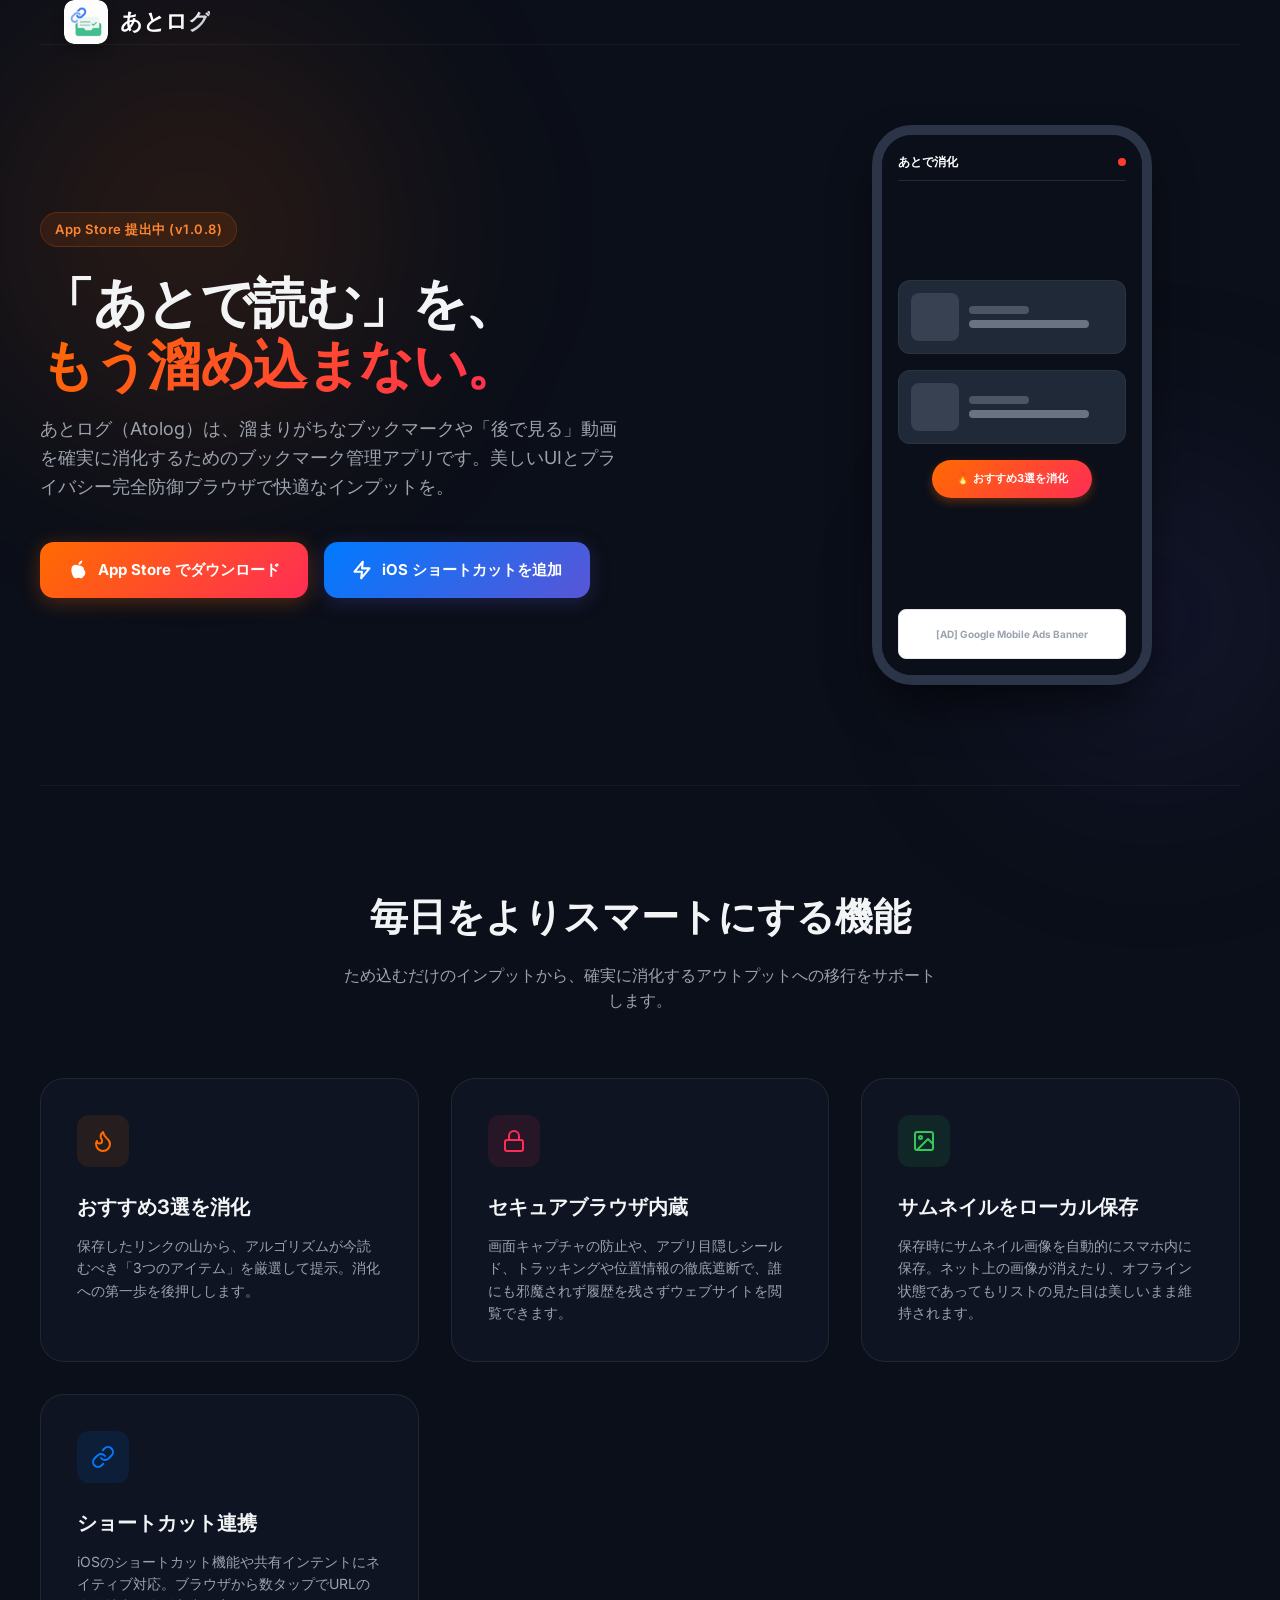
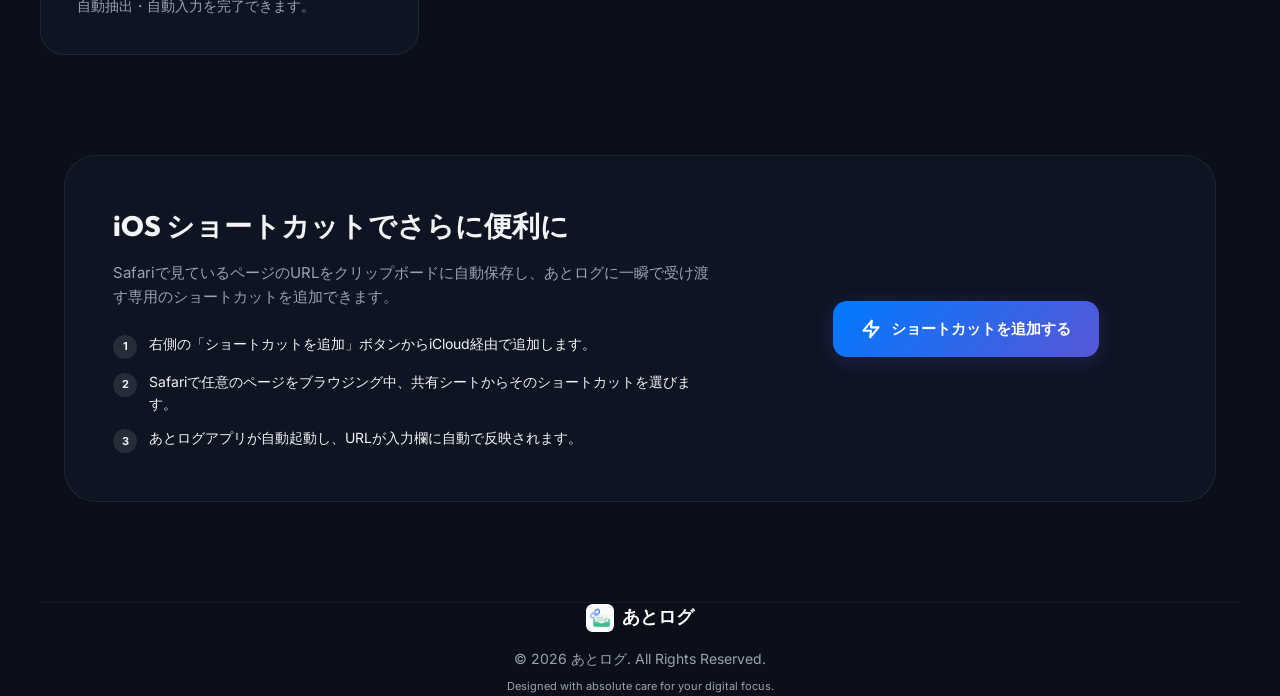
==== index.html @ 211afc04 "deploy: deploy Atolog (あとログ) product landing page v1.0.8" ====
<!DOCTYPE html>
<html lang="ja">
<head>
    <meta charset="UTF-8">
    <meta name="viewport" content="width=device-width, initial-scale=1.0">
    <title>あとログ - 「あとで読む」を、もう溜め込まない。</title>
    <meta name="description" content="あとログ（Atolog）は、あなたの積読消化を強力にサポートするプライバシー重視のあとで読む・消化する管理アプリです。おすすめ3選機能やセキュアブラウザ、オフライン対応のサムネイルキャッシュ、iOSショートカット連携を搭載。">
    <!-- Google Fonts -->
    <link rel="preconnect" href="https://fonts.googleapis.com">
    <link rel="preconnect" href="https://fonts.gstatic.com" crossorigin>
    <link href="https://fonts.googleapis.com/css2?family=Inter:wght@300;400;600;700;800&family=Outfit:wght@400;600;800&display=swap" rel="stylesheet">
    <style>
        :root {
            --bg-color: #0B0F19;
            --card-bg: rgba(17, 24, 39, 0.7);
            --card-border: rgba(255, 255, 255, 0.08);
            --text-color: #F3F4F6;
            --text-muted: #9CA3AF;
            --primary-grad: linear-gradient(135deg, #FF6B00 0%, #FF2D55 100%);
            --accent-grad: linear-gradient(135deg, #007AFF 0%, #5856D6 100%);
            --accent-blue: #007AFF;
            --accent-orange: #FF6B00;
        }

        * {
            box-sizing: border-box;
            margin: 0;
            padding: 0;
        }

        body {
            font-family: 'Inter', -apple-system, BlinkMacSystemFont, "Segoe UI", Roboto, sans-serif;
            background-color: var(--bg-color);
            color: var(--text-color);
            line-height: 1.6;
            overflow-x: hidden;
        }

        /* Background Glows */
        .glow-1 {
            position: absolute;
            top: -10%;
            left: -10%;
            width: 50vw;
            height: 50vw;
            background: radial-gradient(circle, rgba(255, 107, 0, 0.15) 0%, transparent 70%);
            z-index: -1;
            filter: blur(80px);
        }

        .glow-2 {
            position: absolute;
            top: 40%;
            right: -10%;
            width: 40vw;
            height: 40vw;
            background: radial-gradient(circle, rgba(88, 86, 214, 0.12) 0%, transparent 70%);
            z-index: -1;
            filter: blur(80px);
        }

        /* Container */
        .container {
            max-width: 1200px;
            margin: 0 auto;
            padding: 0 24px;
        }

        /* Header */
        header {
            padding: 24px 0;
            display: flex;
            justify-content: space-between;
            align-items: center;
            border-bottom: 1px solid rgba(255, 255, 255, 0.05);
        }

        .logo-container {
            display: flex;
            align-items: center;
            gap: 12px;
        }

        .app-icon {
            width: 44px;
            height: 44px;
            border-radius: 10px;
            box-shadow: 0 4px 12px rgba(0, 0, 0, 0.3);
        }

        .logo-text {
            font-family: 'Outfit', sans-serif;
            font-size: 22px;
            font-weight: 800;
            background: linear-gradient(135deg, #fff 60%, #9CA3AF 100%);
            -webkit-background-clip: text;
            -webkit-text-fill-color: transparent;
            letter-spacing: -0.5px;
        }

        /* Hero Section */
        .hero {
            padding: 80px 0 100px 0;
            display: flex;
            align-items: center;
            gap: 60px;
        }

        .hero-info {
            flex: 1.2;
        }

        .hero-visual {
            flex: 0.8;
            display: flex;
            justify-content: center;
            align-items: center;
            position: relative;
        }

        .hero-badge {
            display: inline-block;
            padding: 6px 14px;
            background: rgba(255, 107, 0, 0.1);
            border: 1px solid rgba(255, 107, 0, 0.2);
            color: #FF8533;
            border-radius: 20px;
            font-size: 13px;
            font-weight: 600;
            margin-bottom: 24px;
            letter-spacing: 0.5px;
            animation: pulse 2s infinite;
        }

        h1 {
            font-family: 'Outfit', sans-serif;
            font-size: 54px;
            line-height: 1.15;
            font-weight: 800;
            letter-spacing: -1.5px;
            margin-bottom: 20px;
        }

        h1 span {
            background: var(--primary-grad);
            -webkit-background-clip: text;
            -webkit-text-fill-color: transparent;
        }

        .hero-desc {
            font-size: 18px;
            color: var(--text-muted);
            margin-bottom: 40px;
            max-width: 580px;
        }

        .btn-group {
            display: flex;
            flex-wrap: wrap;
            gap: 16px;
        }

        .btn {
            display: inline-flex;
            align-items: center;
            justify-content: center;
            gap: 10px;
            padding: 16px 28px;
            border-radius: 14px;
            font-size: 15px;
            font-weight: 700;
            text-decoration: none;
            transition: all 0.2s ease;
            cursor: pointer;
        }

        .btn-primary {
            background: var(--primary-grad);
            color: white;
            box-shadow: 0 4px 20px rgba(255, 107, 0, 0.3);
        }

        .btn-primary:hover {
            transform: translateY(-2px);
            box-shadow: 0 6px 24px rgba(255, 107, 0, 0.4);
        }

        .btn-secondary {
            background: var(--accent-grad);
            color: white;
            box-shadow: 0 4px 20px rgba(88, 86, 214, 0.25);
        }

        .btn-secondary:hover {
            transform: translateY(-2px);
            box-shadow: 0 6px 24px rgba(88, 86, 214, 0.35);
        }

        /* Mock Phone Visualization */
        .mock-phone {
            width: 280px;
            height: 560px;
            background: #111827;
            border: 10px solid #2B3547;
            border-radius: 40px;
            box-shadow: 0 25px 50px -12px rgba(0, 0, 0, 0.7);
            position: relative;
            overflow: hidden;
            display: flex;
            flex-direction: column;
        }

        .mock-screen {
            flex: 1;
            background: #0B0F19;
            padding: 16px;
            display: flex;
            flex-direction: column;
            justify-content: space-between;
        }

        .mock-header {
            height: 30px;
            display: flex;
            justify-content: space-between;
            align-items: center;
            border-bottom: 1px solid #1F2937;
            padding-bottom: 8px;
        }

        .mock-logo-text {
            font-size: 12px;
            font-weight: bold;
            color: #fff;
        }

        .mock-content {
            flex: 1;
            justify-content: center;
            align-items: center;
            display: flex;
            flex-direction: column;
            gap: 16px;
        }

        .mock-card {
            width: 100%;
            background: #1F2937;
            border-radius: 12px;
            padding: 12px;
            border: 1px solid rgba(255,255,255,0.05);
            display: flex;
            gap: 10px;
            align-items: center;
        }

        .mock-card-img {
            width: 48px;
            height: 48px;
            background: #374151;
            border-radius: 8px;
        }

        .mock-card-text {
            flex: 1;
        }

        .mock-line-short {
            width: 60px;
            height: 8px;
            background: #4B5563;
            border-radius: 4px;
            margin-bottom: 6px;
        }

        .mock-line-long {
            width: 120px;
            height: 8px;
            background: #6B7280;
            border-radius: 4px;
        }

        .mock-ad {
            height: 50px;
            width: 100%;
            background: #fff;
            border-radius: 8px;
            display: flex;
            justify-content: center;
            align-items: center;
            border: 1px solid #E5E7EB;
        }

        .mock-ad-text {
            color: #9CA3AF;
            font-size: 10px;
            font-weight: bold;
        }

        .mock-btn {
            background: var(--primary-grad);
            width: 160px;
            height: 38px;
            border-radius: 20px;
            display: flex;
            justify-content: center;
            align-items: center;
            box-shadow: 0 4px 10px rgba(255,107,0,0.3);
            margin-bottom: 12px;
        }

        .mock-btn-text {
            color: #fff;
            font-size: 11px;
            font-weight: bold;
        }

        /* Feature Section */
        .features {
            padding: 100px 0;
            border-top: 1px solid rgba(255, 255, 255, 0.05);
        }

        .section-header {
            text-align: center;
            margin-bottom: 64px;
        }

        .section-header h2 {
            font-family: 'Outfit', sans-serif;
            font-size: 38px;
            font-weight: 800;
            margin-bottom: 16px;
        }

        .section-header p {
            color: var(--text-muted);
            font-size: 16px;
            max-width: 600px;
            margin: 0 auto;
        }

        .feature-grid {
            display: grid;
            grid-template-columns: repeat(auto-fit, minmax(280px, 1fr));
            gap: 32px;
        }

        .feature-card {
            background: var(--card-bg);
            border: 1px solid var(--card-border);
            border-radius: 24px;
            padding: 36px;
            transition: all 0.3s ease;
            backdrop-filter: blur(12px);
        }

        .feature-card:hover {
            transform: translateY(-5px);
            border-color: rgba(255, 255, 255, 0.15);
            box-shadow: 0 20px 40px rgba(0, 0, 0, 0.2);
        }

        .icon-box {
            width: 52px;
            height: 52px;
            border-radius: 12px;
            display: flex;
            justify-content: center;
            align-items: center;
            margin-bottom: 24px;
            background: rgba(255, 255, 255, 0.05);
        }

        .feature-card:nth-child(1) .icon-box { background: rgba(255, 107, 0, 0.1); color: #FF6B00; }
        .feature-card:nth-child(2) .icon-box { background: rgba(255, 45, 85, 0.1); color: #FF2D55; }
        .feature-card:nth-child(3) .icon-box { background: rgba(52, 199, 89, 0.1); color: #34C759; }
        .feature-card:nth-child(4) .icon-box { background: rgba(0, 122, 255, 0.1); color: #007AFF; }

        .feature-card h3 {
            font-size: 20px;
            font-weight: 700;
            margin-bottom: 12px;
        }

        .feature-card p {
            color: var(--text-muted);
            font-size: 14px;
            line-height: 1.6;
        }

        /* How to install Section */
        .installation {
            padding: 80px 0;
            background: radial-gradient(circle at center, rgba(88, 86, 214, 0.05) 0%, transparent 60%);
            border-top: 1px solid rgba(255, 255, 255, 0.05);
            border-bottom: 1px solid rgba(255, 255, 255, 0.05);
        }

        .install-box {
            background: var(--card-bg);
            border: 1px solid var(--card-border);
            border-radius: 32px;
            padding: 48px;
            display: flex;
            align-items: center;
            gap: 48px;
            backdrop-filter: blur(12px);
        }

        .install-text {
            flex: 1.2;
        }

        .install-btn-container {
            flex: 0.8;
            display: flex;
            justify-content: center;
        }

        .install-title {
            font-family: 'Outfit', sans-serif;
            font-size: 28px;
            font-weight: 800;
            margin-bottom: 12px;
        }

        .install-desc {
            color: var(--text-muted);
            font-size: 15px;
            margin-bottom: 24px;
        }

        .step-list {
            list-style: none;
            display: flex;
            flex-direction: column;
            gap: 12px;
        }

        .step-item {
            display: flex;
            align-items: flex-start;
            gap: 12px;
            font-size: 14px;
            color: var(--text-color);
        }

        .step-num {
            background: rgba(255, 255, 255, 0.1);
            width: 24px;
            height: 24px;
            border-radius: 50%;
            display: flex;
            justify-content: center;
            align-items: center;
            font-size: 11px;
            font-weight: bold;
            flex-shrink: 0;
            margin-top: 2px;
        }

        /* Footer */
        footer {
            padding: 60px 0;
            text-align: center;
            border-top: 1px solid rgba(255, 255, 255, 0.05);
            color: var(--text-muted);
            font-size: 14px;
        }

        .footer-logo {
            display: inline-flex;
            align-items: center;
            gap: 8px;
            margin-bottom: 16px;
        }

        .footer-logo-text {
            font-family: 'Outfit', sans-serif;
            font-size: 18px;
            font-weight: 800;
            color: #fff;
        }

        /* Animations */
        @keyframes pulse {
            0% { transform: scale(1); opacity: 1; }
            50% { transform: scale(1.05); opacity: 0.8; }
            100% { transform: scale(1); opacity: 1; }
        }

        /* Responsive design */
        @media (max-width: 968px) {
            .hero {
                flex-direction: column;
                text-align: center;
                padding: 40px 0 60px 0;
            }

            .hero-desc {
                margin: 0 auto 30px auto;
            }

            .btn-group {
                justify-content: center;
            }

            h1 {
                font-size: 40px;
            }

            .install-box {
                flex-direction: column;
                padding: 32px;
                text-align: center;
            }

            .step-item {
                text-align: left;
            }
        }
    </style>
</head>
<body>
    <div class="glow-1"></div>
    <div class="glow-2"></div>

    <!-- Navigation Header -->
    <header class="container">
        <div class="logo-container">
            <img class="app-icon" src="icon.png" alt="あとログ アプリのアイコン">
            <span class="logo-text">あとログ</span>
        </div>
        <div>
            <!-- Header items can go here if needed -->
        </div>
    </header>

    <!-- Hero Section -->
    <section class="container hero">
        <div class="hero-info">
            <span class="hero-badge">App Store 提出中 (v1.0.8)</span>
            <h1>「あとで読む」を、<br><span>もう溜め込まない。</span></h1>
            <p class="hero-desc">
                あとログ（Atolog）は、溜まりがちなブックマークや「後で見る」動画を確実に消化するためのブックマーク管理アプリです。美しいUIとプライバシー完全防御ブラウザで快適なインプットを。
            </p>
            <div class="btn-group">
                <a href="#" class="btn btn-primary">
                    <svg width="20" height="20" viewBox="0 0 24 24" fill="currentColor"><path d="M18.71,19.5C17.88,20.74,17,21.95,15.66,22c-1.31,0-1.72-.8-3.22-.8c-1.49,0-1.95.78-3.2.83-1.28.05-2.22-1.16-3.06-2.37C4.47,17,3.13,11.23,4.9,8.19c.88-1.5,2.43-2.45,4.13-2.48,1.3-.02,2.52.88,3.32.88c.8,0,2.27-.1,3.81.47a5.16,5.16,0,0,1,3.22,4.8A5.06,5.06,0,0,1,18.71,19.5ZM15.9,4.17a5,5,0,0,0,1.21-3.48,5.1,5.1,0,0,0-3.34,1.72,4.8,4.8,0,0,0-1.26,3.4A4.77,4.77,0,0,0,15.9,4.17Z"/></svg>
                    App Store でダウンロード
                </a>
                <a href="https://www.icloud.com/shortcuts/5d36f9e62f9043fb8826926f4b369603" class="btn btn-secondary">
                    <svg width="20" height="20" viewBox="0 0 24 24" fill="none" stroke="currentColor" stroke-width="2.5" stroke-linecap="round" stroke-linejoin="round"><polygon points="13 2 3 14 12 14 11 22 21 10 12 10 13 2"></polygon></svg>
                    iOS ショートカットを追加
                </a>
            </div>
        </div>

        <div class="hero-visual">
            <div class="mock-phone">
                <div class="mock-screen">
                    <div class="mock-header">
                        <span class="mock-logo-text">あとで消化</span>
                        <div style="width: 8px; height: 8px; border-radius: 4px; background: #FF3B30;"></div>
                    </div>
                    <div class="mock-content">
                        <div class="mock-card">
                            <div class="mock-card-img"></div>
                            <div class="mock-card-text">
                                <div class="mock-line-short"></div>
                                <div class="mock-line-long"></div>
                            </div>
                        </div>
                        <div class="mock-card">
                            <div class="mock-card-img"></div>
                            <div class="mock-card-text">
                                <div class="mock-line-short"></div>
                                <div class="mock-line-long"></div>
                            </div>
                        </div>
                        <div class="mock-btn">
                            <span class="mock-btn-text">🔥 おすすめ3選を消化</span>
                        </div>
                    </div>
                    <div class="mock-ad">
                        <span class="mock-ad-text">[AD] Google Mobile Ads Banner</span>
                    </div>
                </div>
            </div>
        </div>
    </section>

    <!-- Feature Grid Section -->
    <section class="features container">
        <div class="section-header">
            <h2>毎日をよりスマートにする機能</h2>
            <p>ため込むだけのインプットから、確実に消化するアウトプットへの移行をサポートします。</p>
        </div>

        <div class="feature-grid">
            <!-- Feature 1 -->
            <div class="feature-card">
                <div class="icon-box">
                    <svg width="24" height="24" viewBox="0 0 24 24" fill="none" stroke="currentColor" stroke-width="2" stroke-linecap="round" stroke-linejoin="round"><path d="M8.5 14.5A2.5 2.5 0 0 0 11 12c0-1.38-.5-2-1-3-1.072-2.143-.224-4.054 2-6 .5 2.5 2 4.9 4 6.5 2 1.6 3 3.5 3 5.5a7 7 0 1 1-14 0c0-1.153.433-2.294 1-3a2.5 2.5 0 0 0 2.5 2.5z"/></svg>
                </div>
                <h3>おすすめ3選を消化</h3>
                <p>保存したリンクの山から、アルゴリズムが今読むべき「3つのアイテム」を厳選して提示。消化への第一歩を後押しします。</p>
            </div>

            <!-- Feature 2 -->
            <div class="feature-card">
                <div class="icon-box">
                    <svg width="24" height="24" viewBox="0 0 24 24" fill="none" stroke="currentColor" stroke-width="2" stroke-linecap="round" stroke-linejoin="round"><rect x="3" y="11" width="18" height="11" rx="2" ry="2"/><path d="M7 11V7a5 5 0 0 1 10 0v4"/></svg>
                </div>
                <h3>セキュアブラウザ内蔵</h3>
                <p>画面キャプチャの防止や、アプリ目隠しシールド、トラッキングや位置情報の徹底遮断で、誰にも邪魔されず履歴を残さずウェブサイトを閲覧できます。</p>
            </div>

            <!-- Feature 3 -->
            <div class="feature-card">
                <div class="icon-box">
                    <svg width="24" height="24" viewBox="0 0 24 24" fill="none" stroke="currentColor" stroke-width="2" stroke-linecap="round" stroke-linejoin="round"><rect x="3" y="3" width="18" height="18" rx="2" ry="2"/><circle cx="8.5" cy="8.5" r="1.5"/><polyline points="21 15 16 10 5 21"/></svg>
                </div>
                <h3>サムネイルをローカル保存</h3>
                <p>保存時にサムネイル画像を自動的にスマホ内に保存。ネット上の画像が消えたり、オフライン状態であってもリストの見た目は美しいまま維持されます。</p>
            </div>

            <!-- Feature 4 -->
            <div class="feature-card">
                <div class="icon-box">
                    <svg width="24" height="24" viewBox="0 0 24 24" fill="none" stroke="currentColor" stroke-width="2" stroke-linecap="round" stroke-linejoin="round"><path d="M10 13a5 5 0 0 0 7.54.54l3-3a5 5 0 0 0-7.07-7.07l-1.72 1.71"/><path d="M14 11a5 5 0 0 0-7.54-.54l-3 3a5 5 0 0 0 7.07 7.07l1.71-1.71"/></svg>
                </div>
                <h3>ショートカット連携</h3>
                <p>iOSのショートカット機能や共有インテントにネイティブ対応。ブラウザから数タップでURLの自動抽出・自動入力を完了できます。</p>
            </div>
        </div>
    </section>

    <!-- Installation Box Section -->
    <section class="container" style="margin-bottom: 100px;">
        <div class="install-box">
            <div class="install-text">
                <h2 class="install-title">iOS ショートカットでさらに便利に</h2>
                <p class="install-desc">Safariで見ているページのURLをクリップボードに自動保存し、あとログに一瞬で受け渡す専用のショートカットを追加できます。</p>
                <ul class="step-list">
                    <li class="step-item">
                        <span class="step-num">1</span>
                        <span>右側の「ショートカットを追加」ボタンからiCloud経由で追加します。</span>
                    </li>
                    <li class="step-item">
                        <span class="step-num">2</span>
                        <span>Safariで任意のページをブラウジング中、共有シートからそのショートカットを選びます。</span>
                    </li>
                    <li class="step-item">
                        <span class="step-num">3</span>
                        <span>あとログアプリが自動起動し、URLが入力欄に自動で反映されます。</span>
                    </li>
                </ul>
            </div>
            <div class="install-btn-container">
                <a href="https://www.icloud.com/shortcuts/5d36f9e62f9043fb8826926f4b369603" class="btn btn-secondary">
                    <svg width="20" height="20" viewBox="0 0 24 24" fill="none" stroke="currentColor" stroke-width="2.5" stroke-linecap="round" stroke-linejoin="round"><polygon points="13 2 3 14 12 14 11 22 21 10 12 10 13 2"></polygon></svg>
                    ショートカットを追加する
                </a>
            </div>
        </div>
    </section>

    <!-- Footer -->
    <footer class="container">
        <div class="footer-logo">
            <img class="app-icon" src="icon.png" alt="あとログ アプリのアイコン" style="width: 28px; height: 28px; border-radius: 6px;">
            <span class="footer-logo-text">あとログ</span>
        </div>
        <p style="margin-bottom: 8px;">© 2026 あとログ. All Rights Reserved.</p>
        <p style="font-size: 11px;">Designed with absolute care for your digital focus.</p>
    </footer>
</body>
</html>
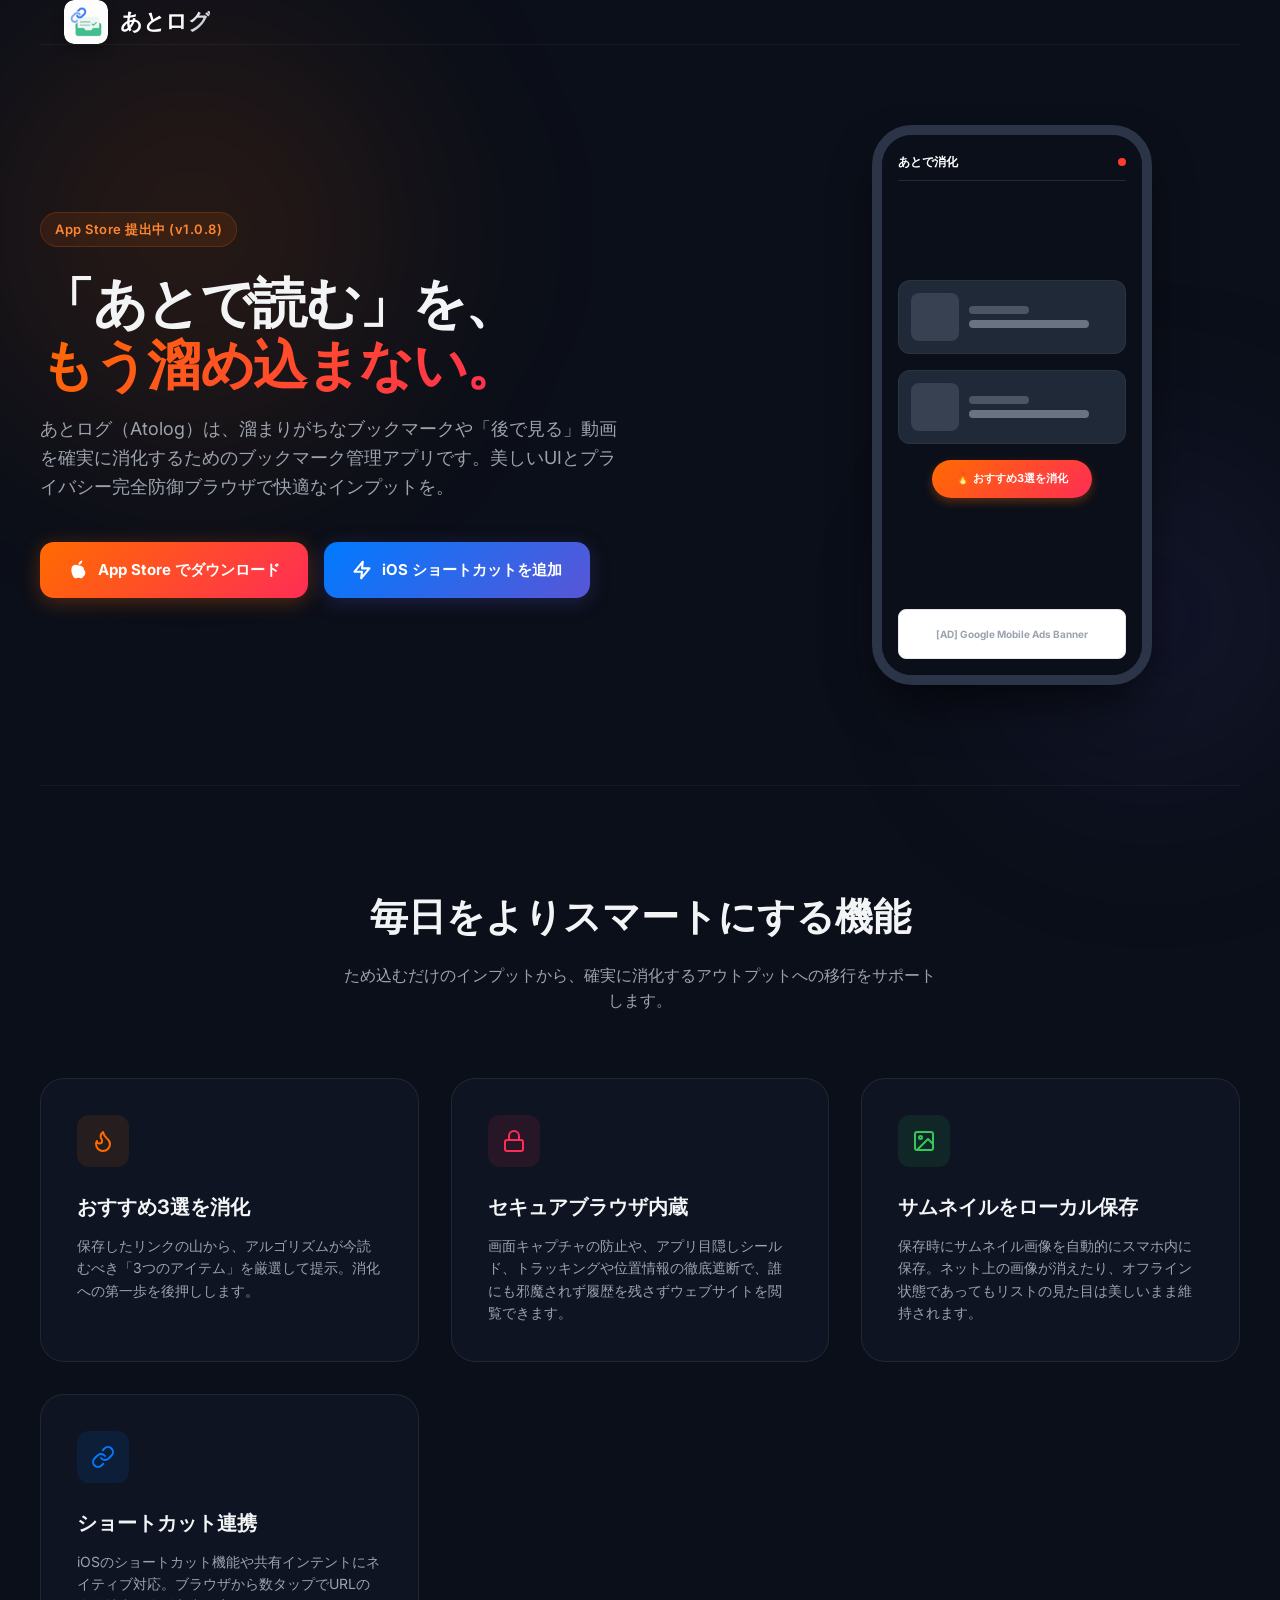
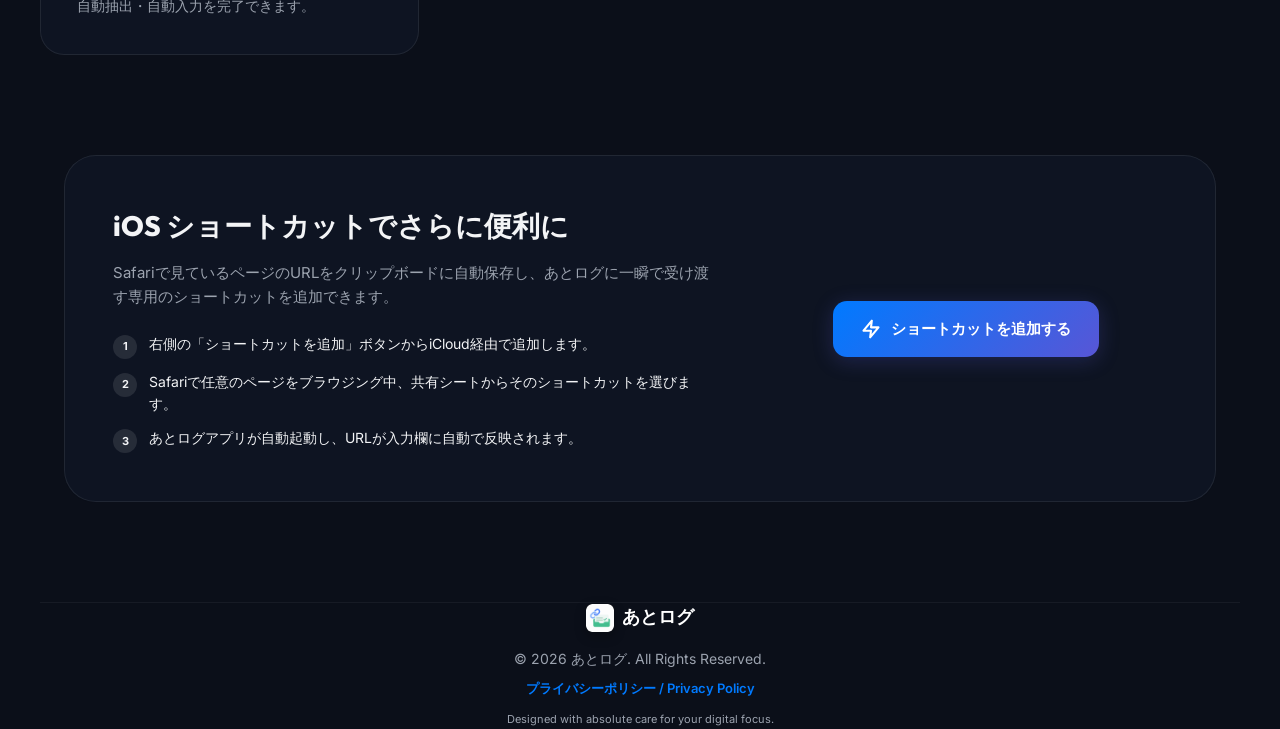
==== commit 83367d0f: "feat: add privacy policy page and link to footer" ====
--- a/index.html
+++ b/index.html
@@ -674,6 +674,9 @@
             <span class="footer-logo-text">あとログ</span>
         </div>
         <p style="margin-bottom: 8px;">© 2026 あとログ. All Rights Reserved.</p>
+        <p style="margin-bottom: 12px; font-size: 13px;">
+            <a href="privacy.html" style="color: var(--accent-blue); text-decoration: none; font-weight: 600;">プライバシーポリシー / Privacy Policy</a>
+        </p>
         <p style="font-size: 11px;">Designed with absolute care for your digital focus.</p>
     </footer>
 </body>
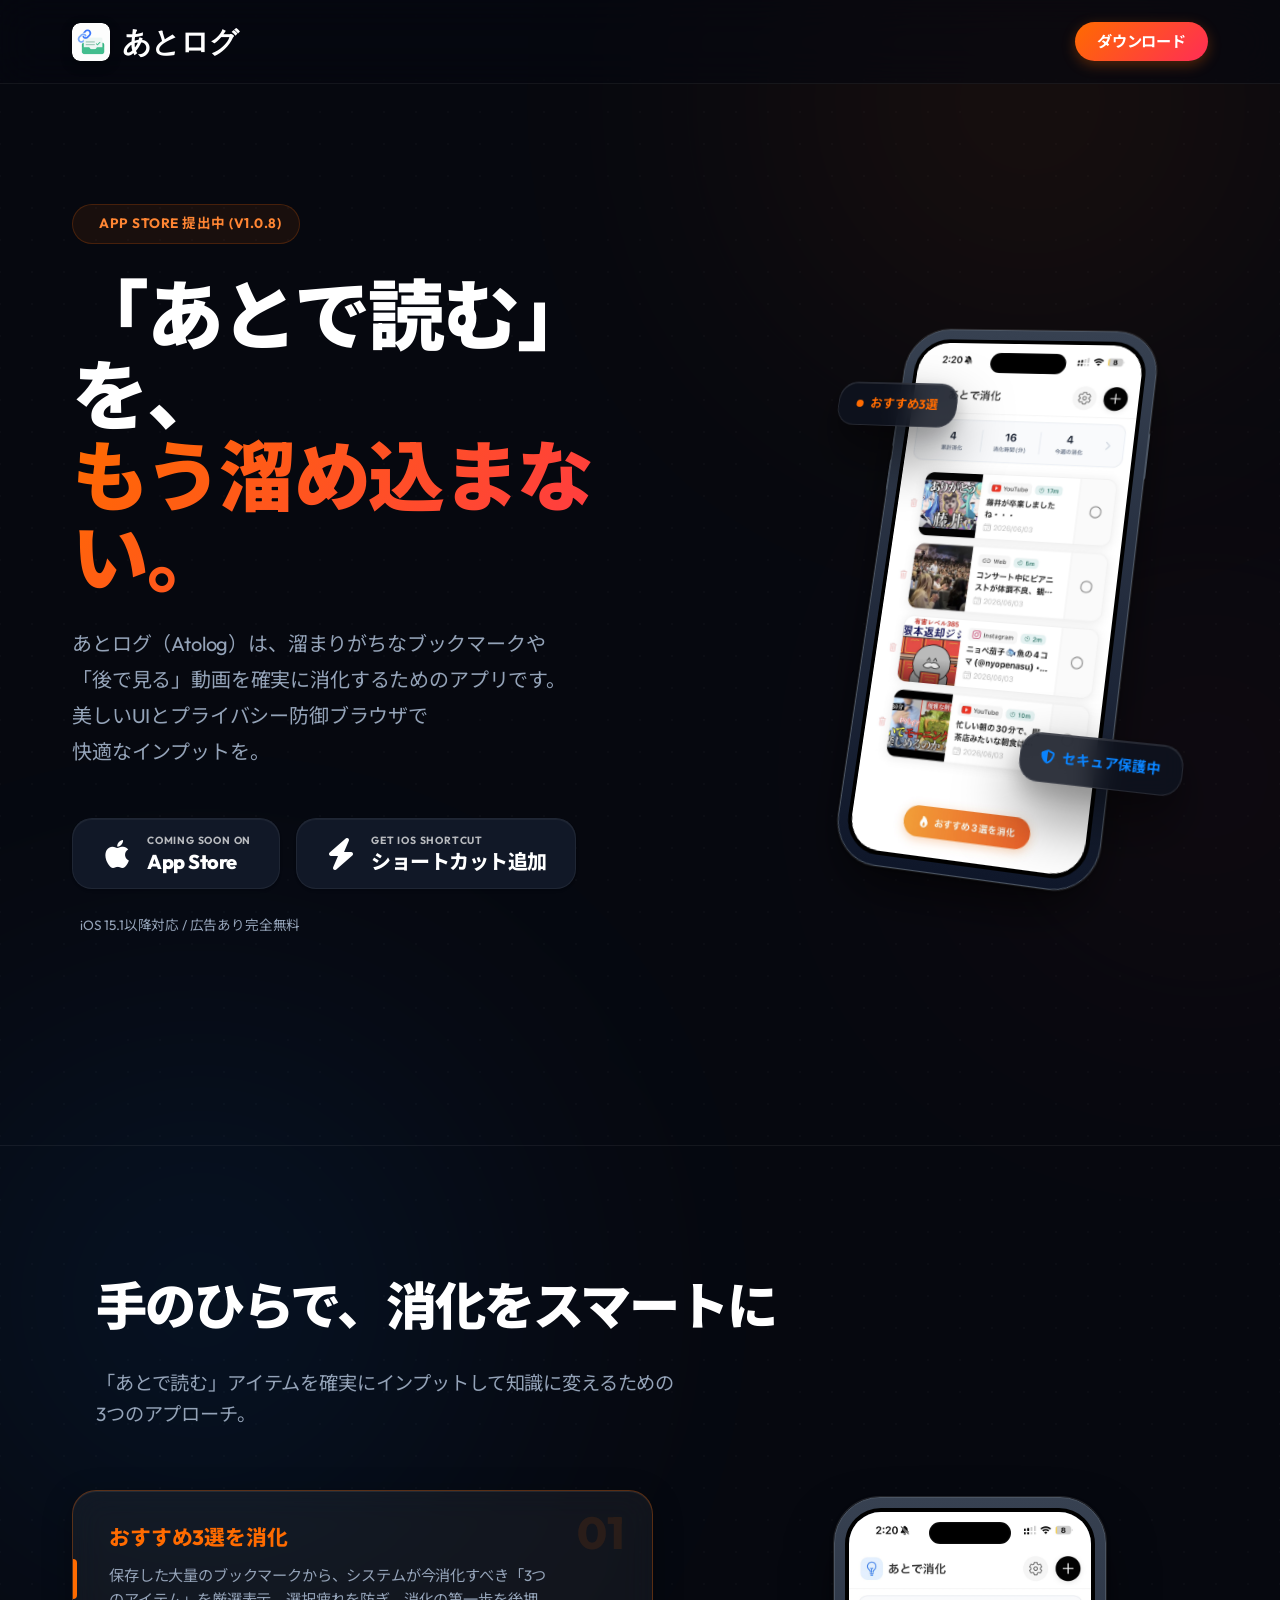
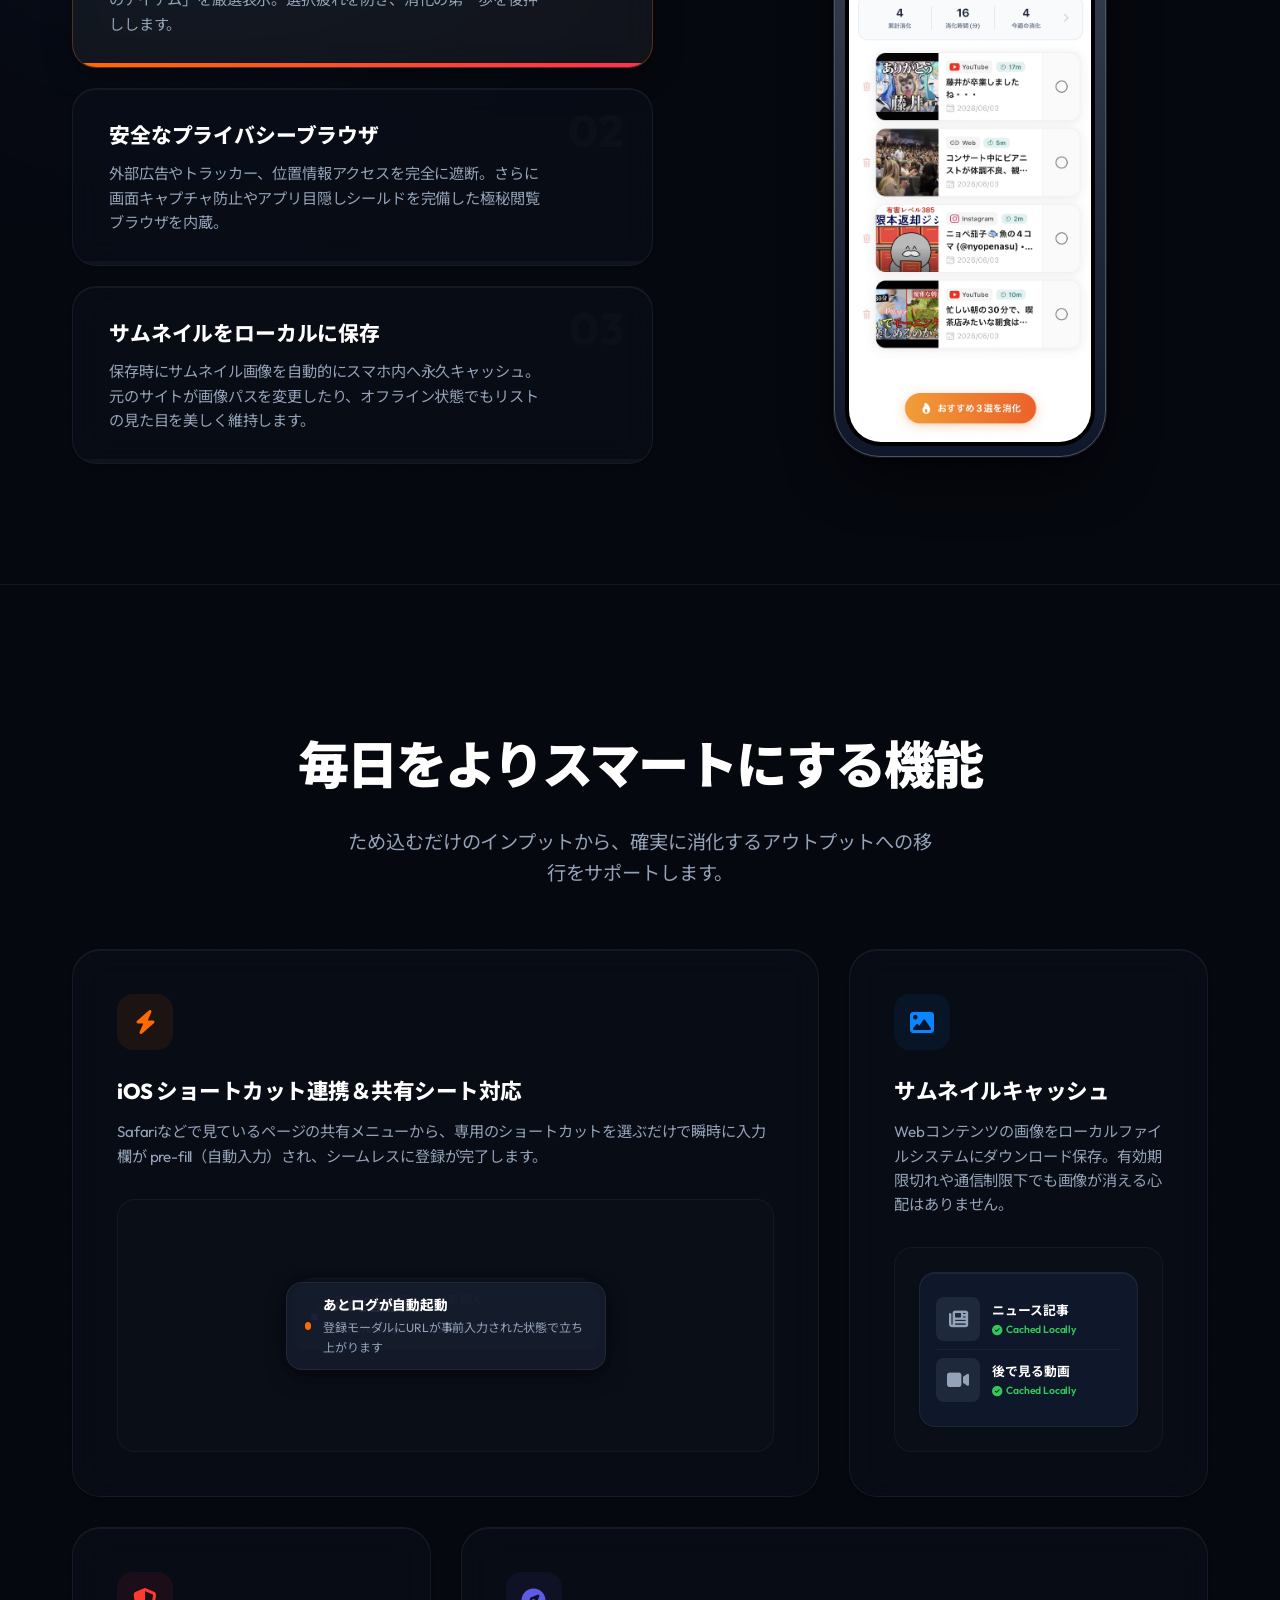
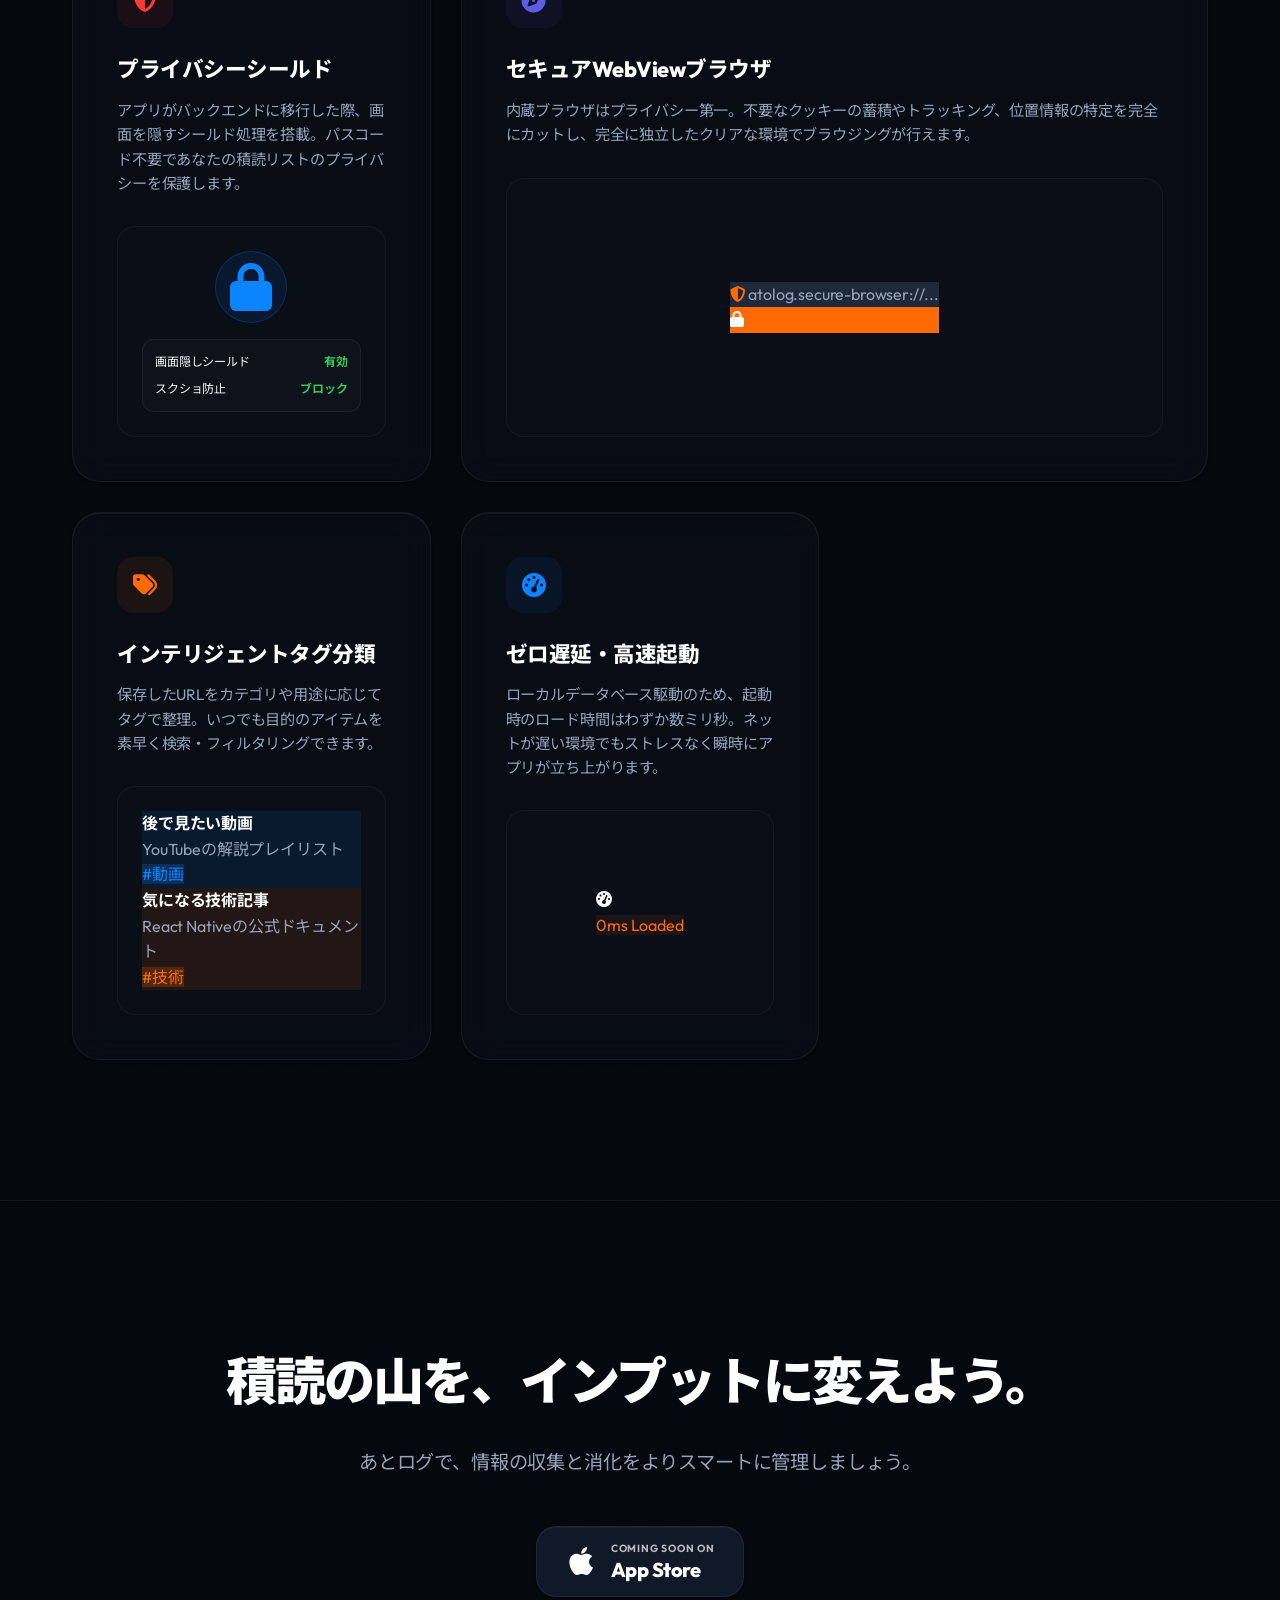
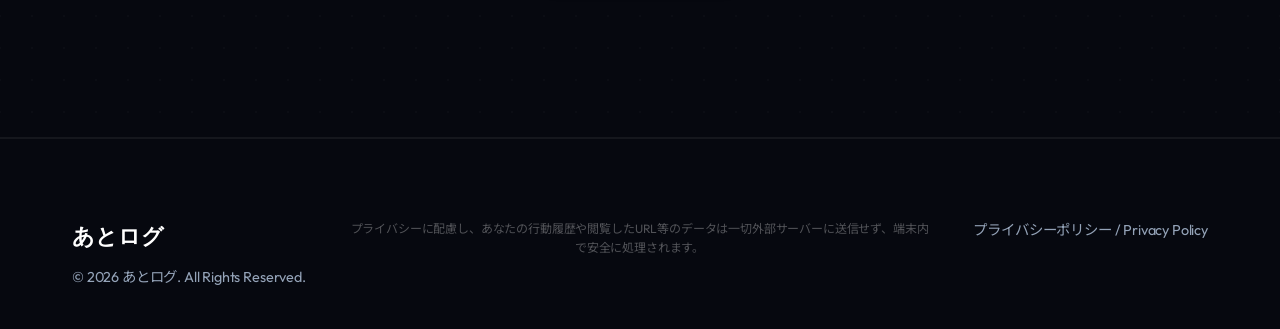
==== commit c5d96ff7: "Upgrade Atolog landing page to premium tech theme with live showcase and bento grid" ====
--- a/index.html
+++ b/index.html
@@ -1,683 +1,407 @@
 <!DOCTYPE html>
 <html lang="ja">
+
 <head>
     <meta charset="UTF-8">
     <meta name="viewport" content="width=device-width, initial-scale=1.0">
     <title>あとログ - 「あとで読む」を、もう溜め込まない。</title>
-    <meta name="description" content="あとログ（Atolog）は、あなたの積読消化を強力にサポートするプライバシー重視のあとで読む・消化する管理アプリです。おすすめ3選機能やセキュアブラウザ、オフライン対応のサムネイルキャッシュ、iOSショートカット連携を搭載。">
+    <meta name="description" content="あとログ（Atolog）は、あなたの積読や「後で見る」動画の消化を強力にサポートするプライバシー重視のブックマーク管理アプリです。おすすめ3選機能やセキュアブラウザ、オフライン対応のサムネイルキャッシュ、iOSショートカット連携を搭載。">
+    <meta name="keywords" content="あとログ, Atolog, あとで読む, 積読, ブックマーク, セキュアブラウザ, サムネイルキャッシュ, iOSショートカット">
+    <link rel="stylesheet" href="style.css">
+    
     <!-- Google Fonts -->
     <link rel="preconnect" href="https://fonts.googleapis.com">
     <link rel="preconnect" href="https://fonts.gstatic.com" crossorigin>
-    <link href="https://fonts.googleapis.com/css2?family=Inter:wght@300;400;600;700;800&family=Outfit:wght@400;600;800&display=swap" rel="stylesheet">
-    <style>
-        :root {
-            --bg-color: #0B0F19;
-            --card-bg: rgba(17, 24, 39, 0.7);
-            --card-border: rgba(255, 255, 255, 0.08);
-            --text-color: #F3F4F6;
-            --text-muted: #9CA3AF;
-            --primary-grad: linear-gradient(135deg, #FF6B00 0%, #FF2D55 100%);
-            --accent-grad: linear-gradient(135deg, #007AFF 0%, #5856D6 100%);
-            --accent-blue: #007AFF;
-            --accent-orange: #FF6B00;
+    <link href="https://fonts.googleapis.com/css2?family=Plus+Jakarta+Sans:wght@300;400;500;600;700;800&family=Outfit:wght@300;400;600;800;900&family=Noto+Sans+JP:wght@300;400;500;700;900&display=swap" rel="stylesheet">
+    
+    <!-- Font Awesome -->
+    <link rel="stylesheet" href="https://cdnjs.cloudflare.com/ajax/libs/font-awesome/6.4.0/css/all.min.css">
+
+    <!-- Favicon -->
+    <link rel="icon" type="image/png" href="icon.png">
+
+    <!-- Open Graph Protocol (OGP) -->
+    <meta property="og:title" content="あとログ - 「あとで読む」を、もう溜め込まない。">
+    <meta property="og:description" content="積読や「後で見る」動画の消化を強力にサポート。おすすめ3選機能、セキュアブラウザ、サムネイルキャッシュ、iOSショートカット連携を搭載。">
+    <meta property="og:image" content="icon.png">
+    <meta property="og:type" content="website">
+    <meta property="og:site_name" content="あとログ">
+</head>
+
+<body>
+
+    <!-- Ambient Grid & Fluid Mesh Background -->
+    <div class="grid-overlay"></div>
+    <div class="mesh-glow mesh-glow-1"></div>
+    <div class="mesh-glow mesh-glow-2"></div>
+    <div class="mesh-glow mesh-glow-3"></div>
+
+    <!-- Navbar -->
+    <nav class="navbar">
+        <div class="container navbar-container">
+            <a href="#" class="logo">
+                <img src="icon.png" alt="あとログ" class="logo-icon">
+                <span>あとログ</span>
+            </a>
+            <ul class="nav-links">
+                <li><a href="#download" class="nav-cta">ダウンロード</a></li>
+            </ul>
+        </div>
+    </nav>
+
+    <!-- Hero Section -->
+    <header class="hero">
+        <div class="container hero-container">
+            <div class="hero-content">
+                <span class="hero-tag"><i class="fa-solid fa-sparkles"></i> App Store 提出中 (v1.0.8)</span>
+                <h1>「あとで読む」を、<br><span>もう溜め込まない。</span></h1>
+                <p><span class="nobr">あとログ（Atolog）は、</span><span class="nobr">溜まりがちなブックマークや</span><span class="nobr">「後で見る」動画を確実に</span><span class="nobr">消化するためのアプリです。</span><span class="nobr">美しいUIと</span><span class="nobr">プライバシー防御ブラウザで</span><span class="nobr">快適なインプットを。</span></p>
+                <div class="app-buttons">
+                    <a href="#" class="btn-store">
+                        <i class="fa-brands fa-apple"></i>
+                        <div class="btn-text">
+                            <span class="small-text">Coming soon on</span>
+                            <span class="big-text">App Store</span>
+                        </div>
+                    </a>
+                    <a href="https://www.icloud.com/shortcuts/5d36f9e62f9043fb8826926f4b369603" class="btn-store" target="_blank" rel="noopener noreferrer">
+                        <i class="fa-solid fa-bolt"></i>
+                        <div class="btn-text">
+                            <span class="small-text">Get iOS Shortcut</span>
+                            <span class="big-text">ショートカット追加</span>
+                        </div>
+                    </a>
+                </div>
+                <p class="release-note"><i class="fa-solid fa-shield-check"></i> iOS 15.1以降対応 / 広告あり完全無料</p>
+            </div>
+            
+            <div class="hero-image">
+                <div class="phone-mockup-perspective">
+                    <div class="iphone-frame">
+                        <div class="iphone-screen-area">
+                            <div class="dynamic-island"></div>
+                            <img src="images/screen-home.jpg" alt="あとログ ホーム画面" class="phone-screenshot">
+                            <div class="glass-reflection"></div>
+                        </div>
+                    </div>
+                    <!-- Floating abstract UI badges for world-class look -->
+                    <div class="floating-badge badge-live"><span></span>おすすめ3選</div>
+                    <div class="floating-badge badge-bell"><i class="fa-solid fa-shield-halved"></i> セキュア保護中</div>
+                </div>
+            </div>
+        </div>
+    </header>
+
+    <!-- Interactive App Showcase Section -->
+    <section id="interactive-showcase" class="interactive-sec">
+        <div class="container">
+            <div class="section-header-left">
+                <h2>手のひらで、消化をスマートに</h2>
+                <p><span class="nobr">「あとで読む」アイテムを</span><span class="nobr">確実にインプットして</span><span class="nobr">知識に変えるための</span><span class="nobr">3つのアプローチ。</span></p>
+            </div>
+            
+            <div class="showcase-container">
+                <!-- Interactive Controllers -->
+                <div class="showcase-controls">
+                    <!-- Tab 01 -->
+                    <div class="showcase-tab active" onclick="switchShowcase(0)">
+                        <div class="tab-num">01</div>
+                        <div class="tab-content">
+                            <h3>おすすめ3選を消化</h3>
+                            <p>保存した大量のブックマークから、システムが今消化すべき「3つのアイテム」を厳選表示。選択疲れを防ぎ、消化の第一歩を後押しします。</p>
+                        </div>
+                        <div class="tab-progress-bar"><div class="progress"></div></div>
+                    </div>
+                    
+                    <!-- Tab 02 -->
+                    <div class="showcase-tab" onclick="switchShowcase(1)">
+                        <div class="tab-num">02</div>
+                        <div class="tab-content">
+                            <h3>安全なプライバシーブラウザ</h3>
+                            <p>外部広告やトラッカー、位置情報アクセスを完全に遮断。さらに画面キャプチャ防止やアプリ目隠しシールドを完備した極秘閲覧ブラウザを内蔵。</p>
+                        </div>
+                        <div class="tab-progress-bar"><div class="progress"></div></div>
+                    </div>
+                    
+                    <!-- Tab 03 -->
+                    <div class="showcase-tab" onclick="switchShowcase(2)">
+                        <div class="tab-num">03</div>
+                        <div class="tab-content">
+                            <h3>サムネイルをローカルに保存</h3>
+                            <p>保存時にサムネイル画像を自動的にスマホ内へ永久キャッシュ。元のサイトが画像パスを変更したり、オフライン状態でもリストの見た目を美しく維持します。</p>
+                        </div>
+                        <div class="tab-progress-bar"><div class="progress"></div></div>
+                    </div>
+                </div>
+                
+                <!-- Interactive Phone Simulator -->
+                <div class="showcase-simulator">
+                    <div class="simulator-wrapper">
+                        <div class="simulator-phone">
+                            <div class="simulator-screen-area">
+                                <div class="dynamic-island"></div>
+                                <!-- Slidable Screen Track -->
+                                <div class="screen-track" id="screenTrack">
+                                    <img src="images/screen-home.jpg" alt="おすすめ3選画面" class="simulator-image">
+                                    <img src="images/screen-detail.jpg" alt="内蔵セキュアブラウザ画面" class="simulator-image">
+                                    <img src="images/screen-home.jpg" alt="ローカルサムネイルキャッシュ画面" class="simulator-image">
+                                </div>
+                                <div class="glass-reflection"></div>
+                            </div>
+                        </div>
+                    </div>
+                </div>
+            </div>
+        </div>
+    </section>
+
+    <!-- Bento Grid Features Section -->
+    <section id="features" class="features-sec">
+        <div class="container">
+            <div class="section-header">
+                <h2>毎日をよりスマートにする機能</h2>
+                <p>ため込むだけのインプットから、確実に消化するアウトプットへの移行をサポートします。</p>
+            </div>
+            
+            <div class="bento-grid">
+                <!-- Card 1: iOS Shortcuts (Wide) -->
+                <div class="bento-card bento-wide">
+                    <div class="bento-text">
+                        <div class="icon-wrapper icon-orange"><i class="fa-solid fa-bolt"></i></div>
+                        <h3>iOS ショートカット連携＆共有シート対応</h3>
+                        <p>Safariなどで見ているページの共有メニューから、専用のショートカットを選ぶだけで瞬時に入力欄が pre-fill（自動入力）され、シームレスに登録が完了します。</p>
+                    </div>
+                    <div class="bento-visual">
+                        <div class="visual-notification-stack">
+                            <div class="noti-stack-item noti-stack-item-1">
+                                <div class="noti-dot" style="background-color: var(--accent-blue);"></div>
+                                <div class="noti-text">
+                                    <h4>Safariで共有シートを開く</h4>
+                                    <p>「あとで読む」ショートカットを実行</p>
+                                </div>
+                            </div>
+                            <div class="noti-stack-item noti-stack-item-2">
+                                <div class="noti-dot" style="background-color: var(--accent-purple);"></div>
+                                <div class="noti-text">
+                                    <h4>URLを自動抽出</h4>
+                                    <p>https://example.com/article をクリップボードへ</p>
+                                </div>
+                            </div>
+                            <div class="noti-stack-item noti-stack-item-3">
+                                <div class="noti-dot"></div>
+                                <div class="noti-text">
+                                    <h4>あとログが自動起動</h4>
+                                    <p>登録モーダルにURLが事前入力された状態で立ち上がります</p>
+                                </div>
+                            </div>
+                        </div>
+                    </div>
+                </div>
+                
+                <!-- Card 2: Local Cache (Square) -->
+                <div class="bento-card">
+                    <div class="bento-text">
+                        <div class="icon-wrapper icon-blue"><i class="fa-solid fa-image"></i></div>
+                        <h3>サムネイルキャッシュ</h3>
+                        <p>Webコンテンツの画像をローカルファイルシステムにダウンロード保存。有効期限切れや通信制限下でも画像が消える心配はありません。</p>
+                    </div>
+                    <div class="bento-visual">
+                        <div class="visual-thumbnail-caching">
+                            <div class="thumb-row">
+                                <div class="thumb-box"><i class="fa-solid fa-newspaper"></i></div>
+                                <div class="thumb-text">
+                                    <div class="thumb-title">ニュース記事</div>
+                                    <div class="thumb-status"><i class="fa-solid fa-circle-check"></i> Cached Locally</div>
+                                </div>
+                            </div>
+                            <div class="thumb-row">
+                                <div class="thumb-box"><i class="fa-solid fa-video"></i></div>
+                                <div class="thumb-text">
+                                    <div class="thumb-title">後で見る動画</div>
+                                    <div class="thumb-status"><i class="fa-solid fa-circle-check"></i> Cached Locally</div>
+                                </div>
+                            </div>
+                        </div>
+                    </div>
+                </div>
+                
+                <!-- Card 3: Secure Shield (Square) -->
+                <div class="bento-card">
+                    <div class="bento-text">
+                        <div class="icon-wrapper icon-red"><i class="fa-solid fa-shield-halved"></i></div>
+                        <h3>プライバシーシールド</h3>
+                        <p>アプリがバックエンドに移行した際、画面を隠すシールド処理を搭載。パスコード不要であなたの積読リストのプライバシーを保護します。</p>
+                    </div>
+                    <div class="bento-visual">
+                        <div class="visual-secure-shield">
+                            <div class="secure-shield-icon">
+                                <i class="fa-solid fa-lock"></i>
+                            </div>
+                            <div class="secure-list">
+                                <div class="secure-item">
+                                    <span>画面隠しシールド</span>
+                                    <span>有効</span>
+                                </div>
+                                <div class="secure-item">
+                                    <span>スクショ防止</span>
+                                    <span>ブロック</span>
+                                </div>
+                            </div>
+                        </div>
+                    </div>
+                </div>
+                
+                <!-- Card 4: Webview Guard (Wide) -->
+                <div class="bento-card bento-wide">
+                    <div class="bento-text">
+                        <div class="icon-wrapper icon-purple"><i class="fa-solid fa-compass"></i></div>
+                        <h3>セキュアWebViewブラウザ</h3>
+                        <p>内蔵ブラウザはプライバシー第一。不要なクッキーの蓄積やトラッキング、位置情報の特定を完全にカットし、完全に独立したクリアな環境でブラウジングが行えます。</p>
+                    </div>
+                    <div class="bento-visual">
+                        <div class="visual-webview-sim">
+                            <div class="webview-header">
+                                <div class="webview-dots">
+                                    <div class="webview-dot"></div>
+                                    <div class="webview-dot" style="background-color: #ef4444;"></div>
+                                    <div class="webview-dot" style="background-color: #34C759;"></div>
+                                </div>
+                                <div class="webview-address-bar" style="background-color: #1e293b;">
+                                    <i class="fa-solid fa-shield-halved" style="color: var(--accent-orange);"></i>
+                                    <span style="color: #94a3b8;">atolog.secure-browser://...</span>
+                                </div>
+                            </div>
+                            <div class="webview-content" style="background-color: #0b0f19;">
+                                <div class="webview-video" style="background-color: #111827;">
+                                    <div class="player-play-btn" style="background-color: var(--accent-orange); border-color: var(--accent-orange);"><i class="fa-solid fa-lock"></i></div>
+                                </div>
+                                <div class="webview-chat" style="background-color: #1f2937;">
+                                    <div class="chat-bubble-sim" style="background-color: #374151;"></div>
+                                    <div class="chat-bubble-sim" style="background-color: #4b5563; width: 50%;"></div>
+                                    <div class="chat-bubble-sim" style="background-color: #374151; width: 70%;"></div>
+                                </div>
+                            </div>
+                        </div>
+                    </div>
+                </div>
+
+                <!-- Card 5: Smart Tags (Square) -->
+                <div class="bento-card">
+                    <div class="bento-text">
+                        <div class="icon-wrapper icon-orange"><i class="fa-solid fa-tags"></i></div>
+                        <h3>インテリジェントタグ分類</h3>
+                        <p>保存したURLをカテゴリや用途に応じてタグで整理。いつでも目的のアイテムを素早く検索・フィルタリングできます。</p>
+                    </div>
+                    <div class="bento-visual">
+                        <div class="visual-memo-stack">
+                            <div class="memo-card-sim memo-card-sim-2" style="background: rgba(10, 132, 255, 0.1); border-color: rgba(10, 132, 255, 0.2);">
+                                <h4 style="color: #fff;">後で見たい動画</h4>
+                                <p style="color: #94a3b8;">YouTubeの解説プレイリスト</p>
+                                <span class="memo-tag-sim" style="background: rgba(10, 132, 255, 0.2); color: var(--accent-blue);">#動画</span>
+                            </div>
+                            <div class="memo-card-sim" style="background: rgba(255, 107, 0, 0.1); border-color: rgba(255, 107, 0, 0.2);">
+                                <h4 style="color: #fff;">気になる技術記事</h4>
+                                <p style="color: #94a3b8;">React Nativeの公式ドキュメント</p>
+                                <span class="memo-tag-sim" style="background: rgba(255, 107, 0, 0.2); color: var(--accent-orange);">#技術</span>
+                            </div>
+                        </div>
+                    </div>
+                </div>
+                
+                <!-- Card 6: Zero Delay (Square) -->
+                <div class="bento-card">
+                    <div class="bento-text">
+                        <div class="icon-wrapper icon-blue"><i class="fa-solid fa-gauge-high"></i></div>
+                        <h3>ゼロ遅延・高速起動</h3>
+                        <p>ローカルデータベース駆動のため、起動時のロード時間はわずか数ミリ秒。ネットが遅い環境でもストレスなく瞬時にアプリが立ち上がります。</p>
+                    </div>
+                    <div class="bento-visual">
+                        <div class="visual-sync">
+                            <div class="sync-loader" style="border-top-color: var(--accent-orange);">
+                                <i class="fa-solid fa-gauge-high"></i>
+                            </div>
+                            <span class="sync-status-badge" style="background: rgba(255, 107, 0, 0.08); border-color: rgba(255, 107, 0, 0.2); color: var(--accent-orange);">0ms Loaded</span>
+                        </div>
+                    </div>
+                </div>
+            </div>
+        </div>
+    </section>
+
+    <!-- Download Call To Action Section -->
+    <section id="download" class="cta">
+        <div class="cta-inner container">
+            <h2>積読の山を、インプットに変えよう。</h2>
+            <p><span class="nobr">あとログで、</span><span class="nobr">情報の収集と消化を</span><span class="nobr">よりスマートに管理しましょう。</span></p>
+            <div class="app-buttons">
+                <a href="#" class="btn-store">
+                    <i class="fa-brands fa-apple"></i>
+                    <div class="btn-text">
+                        <span class="small-text">Coming soon on</span>
+                        <span class="big-text">App Store</span>
+                    </div>
+                </a>
+            </div>
+        </div>
+    </section>
+
+    <!-- Footer -->
+    <footer>
+        <div class="container footer-container">
+            <div class="footer-left">
+                <h3>あとログ</h3>
+                <p>&copy; 2026 あとログ. All Rights Reserved.</p>
+            </div>
+            <div class="footer-center">
+                <p class="disclaimer">プライバシーに配慮し、あなたの行動履歴や閲覧したURL等のデータは一切外部サーバーに送信せず、端末内で安全に処理されます。</p>
+            </div>
+            <div class="footer-right">
+                <ul class="footer-links">
+                    <li><a href="privacy.html">プライバシーポリシー / Privacy Policy</a></li>
+                </ul>
+            </div>
+        </div>
+    </footer>
+
+    <!-- Interactive Showcase Logic (Vanilla JS) -->
+    <script>
+        const track = document.getElementById('screenTrack');
+        const tabs = document.querySelectorAll('.showcase-tab');
+        let currentIndex = 0;
+        let autoplayTimer = null;
+
+        function switchShowcase(index) {
+            // Update active state of tabs
+            tabs.forEach((tab, idx) => {
+                if (idx === index) {
+                    tab.classList.add('active');
+                } else {
+                    tab.classList.remove('active');
+                }
+            });
+
+            // Slide the screen track
+            track.style.transform = `translateX(-${index * 100}%)`;
+            currentIndex = index;
+
+            // Reset autoplay timer when user manually interacts
+            resetAutoplay();
         }
 
-        * {
-            box-sizing: border-box;
-            margin: 0;
-            padding: 0;
+        function autoplay() {
+            let nextIndex = (currentIndex + 1) % tabs.length;
+            switchShowcase(nextIndex);
         }
 
-        body {
-            font-family: 'Inter', -apple-system, BlinkMacSystemFont, "Segoe UI", Roboto, sans-serif;
-            background-color: var(--bg-color);
-            color: var(--text-color);
-            line-height: 1.6;
-            overflow-x: hidden;
+        function resetAutoplay() {
+            clearInterval(autoplayTimer);
+            autoplayTimer = setInterval(autoplay, 7000); // Autoplay every 7 seconds
         }
 
-        /* Background Glows */
-        .glow-1 {
-            position: absolute;
-            top: -10%;
-            left: -10%;
-            width: 50vw;
-            height: 50vw;
-            background: radial-gradient(circle, rgba(255, 107, 0, 0.15) 0%, transparent 70%);
-            z-index: -1;
-            filter: blur(80px);
-        }
-
-        .glow-2 {
-            position: absolute;
-            top: 40%;
-            right: -10%;
-            width: 40vw;
-            height: 40vw;
-            background: radial-gradient(circle, rgba(88, 86, 214, 0.12) 0%, transparent 70%);
-            z-index: -1;
-            filter: blur(80px);
-        }
-
-        /* Container */
-        .container {
-            max-width: 1200px;
-            margin: 0 auto;
-            padding: 0 24px;
-        }
-
-        /* Header */
-        header {
-            padding: 24px 0;
-            display: flex;
-            justify-content: space-between;
-            align-items: center;
-            border-bottom: 1px solid rgba(255, 255, 255, 0.05);
-        }
-
-        .logo-container {
-            display: flex;
-            align-items: center;
-            gap: 12px;
-        }
-
-        .app-icon {
-            width: 44px;
-            height: 44px;
-            border-radius: 10px;
-            box-shadow: 0 4px 12px rgba(0, 0, 0, 0.3);
-        }
-
-        .logo-text {
-            font-family: 'Outfit', sans-serif;
-            font-size: 22px;
-            font-weight: 800;
-            background: linear-gradient(135deg, #fff 60%, #9CA3AF 100%);
-            -webkit-background-clip: text;
-            -webkit-text-fill-color: transparent;
-            letter-spacing: -0.5px;
-        }
-
-        /* Hero Section */
-        .hero {
-            padding: 80px 0 100px 0;
-            display: flex;
-            align-items: center;
-            gap: 60px;
-        }
-
-        .hero-info {
-            flex: 1.2;
-        }
-
-        .hero-visual {
-            flex: 0.8;
-            display: flex;
-            justify-content: center;
-            align-items: center;
-            position: relative;
-        }
-
-        .hero-badge {
-            display: inline-block;
-            padding: 6px 14px;
-            background: rgba(255, 107, 0, 0.1);
-            border: 1px solid rgba(255, 107, 0, 0.2);
-            color: #FF8533;
-            border-radius: 20px;
-            font-size: 13px;
-            font-weight: 600;
-            margin-bottom: 24px;
-            letter-spacing: 0.5px;
-            animation: pulse 2s infinite;
-        }
-
-        h1 {
-            font-family: 'Outfit', sans-serif;
-            font-size: 54px;
-            line-height: 1.15;
-            font-weight: 800;
-            letter-spacing: -1.5px;
-            margin-bottom: 20px;
-        }
-
-        h1 span {
-            background: var(--primary-grad);
-            -webkit-background-clip: text;
-            -webkit-text-fill-color: transparent;
-        }
-
-        .hero-desc {
-            font-size: 18px;
-            color: var(--text-muted);
-            margin-bottom: 40px;
-            max-width: 580px;
-        }
-
-        .btn-group {
-            display: flex;
-            flex-wrap: wrap;
-            gap: 16px;
-        }
-
-        .btn {
-            display: inline-flex;
-            align-items: center;
-            justify-content: center;
-            gap: 10px;
-            padding: 16px 28px;
-            border-radius: 14px;
-            font-size: 15px;
-            font-weight: 700;
-            text-decoration: none;
-            transition: all 0.2s ease;
-            cursor: pointer;
-        }
-
-        .btn-primary {
-            background: var(--primary-grad);
-            color: white;
-            box-shadow: 0 4px 20px rgba(255, 107, 0, 0.3);
-        }
-
-        .btn-primary:hover {
-            transform: translateY(-2px);
-            box-shadow: 0 6px 24px rgba(255, 107, 0, 0.4);
-        }
-
-        .btn-secondary {
-            background: var(--accent-grad);
-            color: white;
-            box-shadow: 0 4px 20px rgba(88, 86, 214, 0.25);
-        }
-
-        .btn-secondary:hover {
-            transform: translateY(-2px);
-            box-shadow: 0 6px 24px rgba(88, 86, 214, 0.35);
-        }
-
-        /* Mock Phone Visualization */
-        .mock-phone {
-            width: 280px;
-            height: 560px;
-            background: #111827;
-            border: 10px solid #2B3547;
-            border-radius: 40px;
-            box-shadow: 0 25px 50px -12px rgba(0, 0, 0, 0.7);
-            position: relative;
-            overflow: hidden;
-            display: flex;
-            flex-direction: column;
-        }
-
-        .mock-screen {
-            flex: 1;
-            background: #0B0F19;
-            padding: 16px;
-            display: flex;
-            flex-direction: column;
-            justify-content: space-between;
-        }
-
-        .mock-header {
-            height: 30px;
-            display: flex;
-            justify-content: space-between;
-            align-items: center;
-            border-bottom: 1px solid #1F2937;
-            padding-bottom: 8px;
-        }
-
-        .mock-logo-text {
-            font-size: 12px;
-            font-weight: bold;
-            color: #fff;
-        }
-
-        .mock-content {
-            flex: 1;
-            justify-content: center;
-            align-items: center;
-            display: flex;
-            flex-direction: column;
-            gap: 16px;
-        }
-
-        .mock-card {
-            width: 100%;
-            background: #1F2937;
-            border-radius: 12px;
-            padding: 12px;
-            border: 1px solid rgba(255,255,255,0.05);
-            display: flex;
-            gap: 10px;
-            align-items: center;
-        }
-
-        .mock-card-img {
-            width: 48px;
-            height: 48px;
-            background: #374151;
-            border-radius: 8px;
-        }
-
-        .mock-card-text {
-            flex: 1;
-        }
-
-        .mock-line-short {
-            width: 60px;
-            height: 8px;
-            background: #4B5563;
-            border-radius: 4px;
-            margin-bottom: 6px;
-        }
-
-        .mock-line-long {
-            width: 120px;
-            height: 8px;
-            background: #6B7280;
-            border-radius: 4px;
-        }
-
-        .mock-ad {
-            height: 50px;
-            width: 100%;
-            background: #fff;
-            border-radius: 8px;
-            display: flex;
-            justify-content: center;
-            align-items: center;
-            border: 1px solid #E5E7EB;
-        }
-
-        .mock-ad-text {
-            color: #9CA3AF;
-            font-size: 10px;
-            font-weight: bold;
-        }
-
-        .mock-btn {
-            background: var(--primary-grad);
-            width: 160px;
-            height: 38px;
-            border-radius: 20px;
-            display: flex;
-            justify-content: center;
-            align-items: center;
-            box-shadow: 0 4px 10px rgba(255,107,0,0.3);
-            margin-bottom: 12px;
-        }
-
-        .mock-btn-text {
-            color: #fff;
-            font-size: 11px;
-            font-weight: bold;
-        }
-
-        /* Feature Section */
-        .features {
-            padding: 100px 0;
-            border-top: 1px solid rgba(255, 255, 255, 0.05);
-        }
-
-        .section-header {
-            text-align: center;
-            margin-bottom: 64px;
-        }
-
-        .section-header h2 {
-            font-family: 'Outfit', sans-serif;
-            font-size: 38px;
-            font-weight: 800;
-            margin-bottom: 16px;
-        }
-
-        .section-header p {
-            color: var(--text-muted);
-            font-size: 16px;
-            max-width: 600px;
-            margin: 0 auto;
-        }
-
-        .feature-grid {
-            display: grid;
-            grid-template-columns: repeat(auto-fit, minmax(280px, 1fr));
-            gap: 32px;
-        }
-
-        .feature-card {
-            background: var(--card-bg);
-            border: 1px solid var(--card-border);
-            border-radius: 24px;
-            padding: 36px;
-            transition: all 0.3s ease;
-            backdrop-filter: blur(12px);
-        }
-
-        .feature-card:hover {
-            transform: translateY(-5px);
-            border-color: rgba(255, 255, 255, 0.15);
-            box-shadow: 0 20px 40px rgba(0, 0, 0, 0.2);
-        }
-
-        .icon-box {
-            width: 52px;
-            height: 52px;
-            border-radius: 12px;
-            display: flex;
-            justify-content: center;
-            align-items: center;
-            margin-bottom: 24px;
-            background: rgba(255, 255, 255, 0.05);
-        }
-
-        .feature-card:nth-child(1) .icon-box { background: rgba(255, 107, 0, 0.1); color: #FF6B00; }
-        .feature-card:nth-child(2) .icon-box { background: rgba(255, 45, 85, 0.1); color: #FF2D55; }
-        .feature-card:nth-child(3) .icon-box { background: rgba(52, 199, 89, 0.1); color: #34C759; }
-        .feature-card:nth-child(4) .icon-box { background: rgba(0, 122, 255, 0.1); color: #007AFF; }
-
-        .feature-card h3 {
-            font-size: 20px;
-            font-weight: 700;
-            margin-bottom: 12px;
-        }
-
-        .feature-card p {
-            color: var(--text-muted);
-            font-size: 14px;
-            line-height: 1.6;
-        }
-
-        /* How to install Section */
-        .installation {
-            padding: 80px 0;
-            background: radial-gradient(circle at center, rgba(88, 86, 214, 0.05) 0%, transparent 60%);
-            border-top: 1px solid rgba(255, 255, 255, 0.05);
-            border-bottom: 1px solid rgba(255, 255, 255, 0.05);
-        }
-
-        .install-box {
-            background: var(--card-bg);
-            border: 1px solid var(--card-border);
-            border-radius: 32px;
-            padding: 48px;
-            display: flex;
-            align-items: center;
-            gap: 48px;
-            backdrop-filter: blur(12px);
-        }
-
-        .install-text {
-            flex: 1.2;
-        }
-
-        .install-btn-container {
-            flex: 0.8;
-            display: flex;
-            justify-content: center;
-        }
-
-        .install-title {
-            font-family: 'Outfit', sans-serif;
-            font-size: 28px;
-            font-weight: 800;
-            margin-bottom: 12px;
-        }
-
-        .install-desc {
-            color: var(--text-muted);
-            font-size: 15px;
-            margin-bottom: 24px;
-        }
-
-        .step-list {
-            list-style: none;
-            display: flex;
-            flex-direction: column;
-            gap: 12px;
-        }
-
-        .step-item {
-            display: flex;
-            align-items: flex-start;
-            gap: 12px;
-            font-size: 14px;
-            color: var(--text-color);
-        }
-
-        .step-num {
-            background: rgba(255, 255, 255, 0.1);
-            width: 24px;
-            height: 24px;
-            border-radius: 50%;
-            display: flex;
-            justify-content: center;
-            align-items: center;
-            font-size: 11px;
-            font-weight: bold;
-            flex-shrink: 0;
-            margin-top: 2px;
-        }
-
-        /* Footer */
-        footer {
-            padding: 60px 0;
-            text-align: center;
-            border-top: 1px solid rgba(255, 255, 255, 0.05);
-            color: var(--text-muted);
-            font-size: 14px;
-        }
-
-        .footer-logo {
-            display: inline-flex;
-            align-items: center;
-            gap: 8px;
-            margin-bottom: 16px;
-        }
-
-        .footer-logo-text {
-            font-family: 'Outfit', sans-serif;
-            font-size: 18px;
-            font-weight: 800;
-            color: #fff;
-        }
-
-        /* Animations */
-        @keyframes pulse {
-            0% { transform: scale(1); opacity: 1; }
-            50% { transform: scale(1.05); opacity: 0.8; }
-            100% { transform: scale(1); opacity: 1; }
-        }
-
-        /* Responsive design */
-        @media (max-width: 968px) {
-            .hero {
-                flex-direction: column;
-                text-align: center;
-                padding: 40px 0 60px 0;
-            }
-
-            .hero-desc {
-                margin: 0 auto 30px auto;
-            }
-
-            .btn-group {
-                justify-content: center;
-            }
-
-            h1 {
-                font-size: 40px;
-            }
-
-            .install-box {
-                flex-direction: column;
-                padding: 32px;
-                text-align: center;
-            }
-
-            .step-item {
-                text-align: left;
-            }
-        }
-    </style>
-</head>
-<body>
-    <div class="glow-1"></div>
-    <div class="glow-2"></div>
-
-    <!-- Navigation Header -->
-    <header class="container">
-        <div class="logo-container">
-            <img class="app-icon" src="icon.png" alt="あとログ アプリのアイコン">
-            <span class="logo-text">あとログ</span>
-        </div>
-        <div>
-            <!-- Header items can go here if needed -->
-        </div>
-    </header>
-
-    <!-- Hero Section -->
-    <section class="container hero">
-        <div class="hero-info">
-            <span class="hero-badge">App Store 提出中 (v1.0.8)</span>
-            <h1>「あとで読む」を、<br><span>もう溜め込まない。</span></h1>
-            <p class="hero-desc">
-                あとログ（Atolog）は、溜まりがちなブックマークや「後で見る」動画を確実に消化するためのブックマーク管理アプリです。美しいUIとプライバシー完全防御ブラウザで快適なインプットを。
-            </p>
-            <div class="btn-group">
-                <a href="#" class="btn btn-primary">
-                    <svg width="20" height="20" viewBox="0 0 24 24" fill="currentColor"><path d="M18.71,19.5C17.88,20.74,17,21.95,15.66,22c-1.31,0-1.72-.8-3.22-.8c-1.49,0-1.95.78-3.2.83-1.28.05-2.22-1.16-3.06-2.37C4.47,17,3.13,11.23,4.9,8.19c.88-1.5,2.43-2.45,4.13-2.48,1.3-.02,2.52.88,3.32.88c.8,0,2.27-.1,3.81.47a5.16,5.16,0,0,1,3.22,4.8A5.06,5.06,0,0,1,18.71,19.5ZM15.9,4.17a5,5,0,0,0,1.21-3.48,5.1,5.1,0,0,0-3.34,1.72,4.8,4.8,0,0,0-1.26,3.4A4.77,4.77,0,0,0,15.9,4.17Z"/></svg>
-                    App Store でダウンロード
-                </a>
-                <a href="https://www.icloud.com/shortcuts/5d36f9e62f9043fb8826926f4b369603" class="btn btn-secondary">
-                    <svg width="20" height="20" viewBox="0 0 24 24" fill="none" stroke="currentColor" stroke-width="2.5" stroke-linecap="round" stroke-linejoin="round"><polygon points="13 2 3 14 12 14 11 22 21 10 12 10 13 2"></polygon></svg>
-                    iOS ショートカットを追加
-                </a>
-            </div>
-        </div>
-
-        <div class="hero-visual">
-            <div class="mock-phone">
-                <div class="mock-screen">
-                    <div class="mock-header">
-                        <span class="mock-logo-text">あとで消化</span>
-                        <div style="width: 8px; height: 8px; border-radius: 4px; background: #FF3B30;"></div>
-                    </div>
-                    <div class="mock-content">
-                        <div class="mock-card">
-                            <div class="mock-card-img"></div>
-                            <div class="mock-card-text">
-                                <div class="mock-line-short"></div>
-                                <div class="mock-line-long"></div>
-                            </div>
-                        </div>
-                        <div class="mock-card">
-                            <div class="mock-card-img"></div>
-                            <div class="mock-card-text">
-                                <div class="mock-line-short"></div>
-                                <div class="mock-line-long"></div>
-                            </div>
-                        </div>
-                        <div class="mock-btn">
-                            <span class="mock-btn-text">🔥 おすすめ3選を消化</span>
-                        </div>
-                    </div>
-                    <div class="mock-ad">
-                        <span class="mock-ad-text">[AD] Google Mobile Ads Banner</span>
-                    </div>
-                </div>
-            </div>
-        </div>
-    </section>
-
-    <!-- Feature Grid Section -->
-    <section class="features container">
-        <div class="section-header">
-            <h2>毎日をよりスマートにする機能</h2>
-            <p>ため込むだけのインプットから、確実に消化するアウトプットへの移行をサポートします。</p>
-        </div>
-
-        <div class="feature-grid">
-            <!-- Feature 1 -->
-            <div class="feature-card">
-                <div class="icon-box">
-                    <svg width="24" height="24" viewBox="0 0 24 24" fill="none" stroke="currentColor" stroke-width="2" stroke-linecap="round" stroke-linejoin="round"><path d="M8.5 14.5A2.5 2.5 0 0 0 11 12c0-1.38-.5-2-1-3-1.072-2.143-.224-4.054 2-6 .5 2.5 2 4.9 4 6.5 2 1.6 3 3.5 3 5.5a7 7 0 1 1-14 0c0-1.153.433-2.294 1-3a2.5 2.5 0 0 0 2.5 2.5z"/></svg>
-                </div>
-                <h3>おすすめ3選を消化</h3>
-                <p>保存したリンクの山から、アルゴリズムが今読むべき「3つのアイテム」を厳選して提示。消化への第一歩を後押しします。</p>
-            </div>
-
-            <!-- Feature 2 -->
-            <div class="feature-card">
-                <div class="icon-box">
-                    <svg width="24" height="24" viewBox="0 0 24 24" fill="none" stroke="currentColor" stroke-width="2" stroke-linecap="round" stroke-linejoin="round"><rect x="3" y="11" width="18" height="11" rx="2" ry="2"/><path d="M7 11V7a5 5 0 0 1 10 0v4"/></svg>
-                </div>
-                <h3>セキュアブラウザ内蔵</h3>
-                <p>画面キャプチャの防止や、アプリ目隠しシールド、トラッキングや位置情報の徹底遮断で、誰にも邪魔されず履歴を残さずウェブサイトを閲覧できます。</p>
-            </div>
-
-            <!-- Feature 3 -->
-            <div class="feature-card">
-                <div class="icon-box">
-                    <svg width="24" height="24" viewBox="0 0 24 24" fill="none" stroke="currentColor" stroke-width="2" stroke-linecap="round" stroke-linejoin="round"><rect x="3" y="3" width="18" height="18" rx="2" ry="2"/><circle cx="8.5" cy="8.5" r="1.5"/><polyline points="21 15 16 10 5 21"/></svg>
-                </div>
-                <h3>サムネイルをローカル保存</h3>
-                <p>保存時にサムネイル画像を自動的にスマホ内に保存。ネット上の画像が消えたり、オフライン状態であってもリストの見た目は美しいまま維持されます。</p>
-            </div>
-
-            <!-- Feature 4 -->
-            <div class="feature-card">
-                <div class="icon-box">
-                    <svg width="24" height="24" viewBox="0 0 24 24" fill="none" stroke="currentColor" stroke-width="2" stroke-linecap="round" stroke-linejoin="round"><path d="M10 13a5 5 0 0 0 7.54.54l3-3a5 5 0 0 0-7.07-7.07l-1.72 1.71"/><path d="M14 11a5 5 0 0 0-7.54-.54l-3 3a5 5 0 0 0 7.07 7.07l1.71-1.71"/></svg>
-                </div>
-                <h3>ショートカット連携</h3>
-                <p>iOSのショートカット機能や共有インテントにネイティブ対応。ブラウザから数タップでURLの自動抽出・自動入力を完了できます。</p>
-            </div>
-        </div>
-    </section>
-
-    <!-- Installation Box Section -->
-    <section class="container" style="margin-bottom: 100px;">
-        <div class="install-box">
-            <div class="install-text">
-                <h2 class="install-title">iOS ショートカットでさらに便利に</h2>
-                <p class="install-desc">Safariで見ているページのURLをクリップボードに自動保存し、あとログに一瞬で受け渡す専用のショートカットを追加できます。</p>
-                <ul class="step-list">
-                    <li class="step-item">
-                        <span class="step-num">1</span>
-                        <span>右側の「ショートカットを追加」ボタンからiCloud経由で追加します。</span>
-                    </li>
-                    <li class="step-item">
-                        <span class="step-num">2</span>
-                        <span>Safariで任意のページをブラウジング中、共有シートからそのショートカットを選びます。</span>
-                    </li>
-                    <li class="step-item">
-                        <span class="step-num">3</span>
-                        <span>あとログアプリが自動起動し、URLが入力欄に自動で反映されます。</span>
-                    </li>
-                </ul>
-            </div>
-            <div class="install-btn-container">
-                <a href="https://www.icloud.com/shortcuts/5d36f9e62f9043fb8826926f4b369603" class="btn btn-secondary">
-                    <svg width="20" height="20" viewBox="0 0 24 24" fill="none" stroke="currentColor" stroke-width="2.5" stroke-linecap="round" stroke-linejoin="round"><polygon points="13 2 3 14 12 14 11 22 21 10 12 10 13 2"></polygon></svg>
-                    ショートカットを追加する
-                </a>
-            </div>
-        </div>
-    </section>
-
-    <!-- Footer -->
-    <footer class="container">
-        <div class="footer-logo">
-            <img class="app-icon" src="icon.png" alt="あとログ アプリのアイコン" style="width: 28px; height: 28px; border-radius: 6px;">
-            <span class="footer-logo-text">あとログ</span>
-        </div>
-        <p style="margin-bottom: 8px;">© 2026 あとログ. All Rights Reserved.</p>
-        <p style="margin-bottom: 12px; font-size: 13px;">
-            <a href="privacy.html" style="color: var(--accent-blue); text-decoration: none; font-weight: 600;">プライバシーポリシー / Privacy Policy</a>
-        </p>
-        <p style="font-size: 11px;">Designed with absolute care for your digital focus.</p>
-    </footer>
+        // Initialize autoplay on load
+        resetAutoplay();
+    </script>
+
 </body>
+
 </html>
--- a/style.css
+++ b/style.css
@@ -0,0 +1,1409 @@
+/* ==========================================================================
+   あとログ (Atolog) Premium Tech Website Stylesheet
+   Theme: Ultimate Premium Tech Dark Design (Glassmorphism & Fine Layout Aesthetics)
+   ========================================================================== */
+
+/* Design System Tokens */
+:root {
+    --bg-dark: #06080F;
+    --bg-card: rgba(13, 18, 30, 0.45);
+    --color-white: #ffffff;
+    --color-slate: #f8fafc;
+    --color-muted: #94a3b8;
+    --color-border: rgba(255, 255, 255, 0.06);
+    
+    /* Premium Brand Colors */
+    --accent-orange: #FF6B00; /* Atolog Brand Orange */
+    --accent-red: #FF3B30; /* Vivid Alert Red */
+    --accent-blue: #0A84FF; /* Secure iOS Blue */
+    --accent-purple: #5E5CE6; /* Royal Indigo */
+    
+    /* Gradients */
+    --primary-grad: linear-gradient(135deg, #FF6B00 0%, #FF2D55 100%);
+    --secure-grad: linear-gradient(135deg, #0A84FF 0%, #5E5CE6 100%);
+    
+    /* Shadows - Layered & Diffused for High-End Depth */
+    --shadow-sm: 
+        0 1px 2px rgba(0, 0, 0, 0.05), 
+        0 2px 4px rgba(0, 0, 0, 0.03),
+        inset 0 1px 0 rgba(255, 255, 255, 0.05);
+    --shadow-md: 
+        0 8px 30px rgba(0, 0, 0, 0.3), 
+        0 1px 3px rgba(0, 0, 0, 0.1),
+        inset 0 1px 0 rgba(255, 255, 255, 0.08);
+    --shadow-lg: 
+        0 30px 60px rgba(0, 0, 0, 0.5), 
+        0 10px 20px rgba(0, 0, 0, 0.2),
+        inset 0 1px 0 rgba(255, 255, 255, 0.1);
+    --shadow-phone: 
+        0 25px 60px -15px rgba(0, 0, 0, 0.8), 
+        0 0 0 1px rgba(255, 255, 255, 0.12), 
+        0 2px 4px rgba(0, 0, 0, 0.5);
+
+    /* Fonts */
+    --font-sans: 'Outfit', 'Plus Jakarta Sans', 'Noto Sans JP', -apple-system, BlinkMacSystemFont, sans-serif;
+}
+
+/* Reset & Base Styles */
+* {
+    margin: 0;
+    padding: 0;
+    box-sizing: border-box;
+}
+
+html {
+    scroll-behavior: smooth;
+    font-size: 16px;
+    overflow-x: hidden;
+    width: 100%;
+}
+
+body {
+    font-family: var(--font-sans);
+    color: var(--color-slate);
+    background-color: var(--bg-dark);
+    line-height: 1.6;
+    overflow-x: hidden;
+    width: 100%;
+    position: relative;
+    -webkit-font-smoothing: antialiased;
+    letter-spacing: -0.01em;
+}
+
+/* Base Container */
+.container {
+    max-width: 1200px;
+    margin: 0 auto;
+    padding: 0 32px;
+}
+
+/* ==========================================================================
+   Background dot-grid pattern & Flowing Glow
+   ========================================================================== */
+.grid-overlay {
+    position: absolute;
+    top: 0;
+    left: 0;
+    width: 100%;
+    height: 100%;
+    background-image: radial-gradient(rgba(255, 255, 255, 0.02) 1.5px, transparent 1.5px);
+    background-size: 32px 32px;
+    background-position: center top;
+    z-index: -2;
+    pointer-events: none;
+}
+
+/* Fluid Multi-Source Mesh Glow Aura */
+.mesh-glow {
+    position: absolute;
+    border-radius: 50%;
+    filter: blur(140px);
+    z-index: -1;
+    pointer-events: none;
+    opacity: 0.15;
+    animation: floatGlow 22s infinite alternate ease-in-out;
+}
+
+.mesh-glow-1 {
+    width: 700px;
+    height: 700px;
+    background: radial-gradient(circle, var(--accent-orange) 0%, transparent 70%);
+    top: -250px;
+    right: -100px;
+}
+
+.mesh-glow-2 {
+    width: 800px;
+    height: 800px;
+    background: radial-gradient(circle, var(--accent-blue) 0%, transparent 70%);
+    top: 900px;
+    left: -200px;
+    animation-delay: -8s;
+}
+
+.mesh-glow-3 {
+    width: 650px;
+    height: 650px;
+    background: radial-gradient(circle, var(--accent-red) 0%, transparent 70%);
+    top: 450px;
+    right: -250px;
+    animation-delay: -4s;
+    opacity: 0.08;
+}
+
+@keyframes floatGlow {
+    0% {
+        transform: translate(0, 0) scale(1) rotate(0deg);
+    }
+    100% {
+        transform: translate(120px, 60px) scale(1.1) rotate(45deg);
+    }
+}
+
+/* ==========================================================================
+   Navbar (Glassmorphism Header)
+   ========================================================================== */
+.navbar {
+    background: rgba(6, 8, 15, 0.6);
+    border-bottom: 1px solid var(--color-border);
+    backdrop-filter: blur(20px);
+    -webkit-backdrop-filter: blur(20px);
+    position: sticky;
+    top: 0;
+    z-index: 1000;
+    height: 84px;
+}
+
+.navbar-container {
+    display: flex;
+    justify-content: space-between;
+    align-items: center;
+    height: 100%;
+}
+
+.logo {
+    font-family: 'Outfit', sans-serif;
+    font-size: 1.8rem;
+    font-weight: 900;
+    color: var(--color-white);
+    letter-spacing: -1px;
+    display: flex;
+    align-items: center;
+    gap: 12px;
+    text-decoration: none;
+}
+
+.logo-icon {
+    width: 38px;
+    height: 38px;
+    border-radius: 8px;
+    box-shadow: 0 4px 12px rgba(0,0,0,0.3);
+}
+
+.nav-links {
+    display: flex;
+    align-items: center;
+    gap: 36px;
+    list-style: none;
+}
+
+.nav-links a {
+    font-size: 0.95rem;
+    font-weight: 600;
+    color: var(--color-muted);
+    text-decoration: none;
+    transition: color 0.4s cubic-bezier(0.16, 1, 0.3, 1);
+}
+
+.nav-links a:hover {
+    color: var(--color-white);
+}
+
+.nav-cta {
+    background: var(--primary-grad);
+    color: var(--color-white) !important;
+    padding: 10px 22px;
+    border-radius: 30px;
+    font-weight: 700 !important;
+    box-shadow: 0 4px 14px rgba(255, 107, 0, 0.3);
+    transition: all 0.5s cubic-bezier(0.16, 1, 0.3, 1);
+}
+
+.nav-cta:hover {
+    transform: translateY(-2px);
+    box-shadow: 0 10px 24px rgba(255, 107, 0, 0.5);
+}
+
+/* ==========================================================================
+   Hero Section
+   ========================================================================== */
+.hero {
+    padding: 120px 0 160px;
+    position: relative;
+}
+
+.hero-container {
+    display: flex;
+    align-items: center;
+    justify-content: space-between;
+    gap: 80px;
+}
+
+.hero-content {
+    flex: 1.2;
+}
+
+.hero-tag {
+    display: inline-flex;
+    align-items: center;
+    gap: 8px;
+    background-color: rgba(255, 107, 0, 0.08);
+    border: 1px solid rgba(255, 107, 0, 0.2);
+    color: #FF8533;
+    padding: 8px 18px;
+    border-radius: 30px;
+    font-size: 0.85rem;
+    font-weight: 700;
+    margin-bottom: 32px;
+    letter-spacing: 0.5px;
+    text-transform: uppercase;
+}
+
+.hero-content h1 {
+    font-family: 'Outfit', var(--font-sans);
+    font-size: 4.8rem;
+    line-height: 1.05;
+    font-weight: 900;
+    margin-bottom: 28px;
+    letter-spacing: -2.5px;
+    color: var(--color-white);
+}
+
+.hero-content h1 span {
+    background: var(--primary-grad);
+    -webkit-background-clip: text;
+    -webkit-text-fill-color: transparent;
+    display: inline-block;
+}
+
+.hero-content p {
+    font-size: 1.25rem;
+    color: var(--color-muted);
+    margin-bottom: 48px;
+    max-width: 540px;
+    font-weight: 400;
+    line-height: 1.8;
+}
+
+.release-note {
+    font-size: 0.85rem !important;
+    color: var(--color-muted) !important;
+    margin-top: 24px;
+    display: flex;
+    align-items: center;
+    gap: 8px;
+}
+
+.release-note i {
+    color: var(--accent-blue);
+}
+
+/* Store Buttons (Gloss Sheen Hover Effect) */
+.app-buttons {
+    display: flex;
+    gap: 16px;
+}
+
+.btn-store {
+    background-color: #111827;
+    border: 1px solid var(--color-border);
+    color: var(--color-white);
+    display: flex;
+    align-items: center;
+    padding: 14px 28px;
+    border-radius: 20px;
+    position: relative;
+    overflow: hidden;
+    text-decoration: none;
+    transition: all 0.5s cubic-bezier(0.16, 1, 0.3, 1);
+    box-shadow: var(--shadow-sm);
+}
+
+.btn-store::after {
+    content: '';
+    position: absolute;
+    top: -50%;
+    left: -60%;
+    width: 30%;
+    height: 200%;
+    background: linear-gradient(
+        to right,
+        rgba(255, 255, 255, 0) 0%,
+        rgba(255, 255, 255, 0.08) 50%,
+        rgba(255, 255, 255, 0) 100%
+    );
+    transform: rotate(25deg);
+    transition: all 0.6s ease;
+    pointer-events: none;
+}
+
+.btn-store:hover {
+    transform: translateY(-4px);
+    background-color: #1f2937;
+    border-color: rgba(255,255,255,0.2);
+    box-shadow: var(--shadow-lg);
+}
+
+.btn-store:hover::after {
+    left: 130%;
+}
+
+.btn-store i, .btn-store svg {
+    font-size: 2rem;
+    margin-right: 14px;
+    width: 32px;
+    height: 32px;
+    display: flex;
+    align-items: center;
+    justify-content: center;
+    fill: currentColor;
+}
+
+.btn-text {
+    display: flex;
+    flex-direction: column;
+    align-items: flex-start;
+}
+
+.btn-text .small-text {
+    font-size: 0.65rem;
+    font-weight: 700;
+    text-transform: uppercase;
+    letter-spacing: 0.8px;
+    opacity: 0.7;
+}
+
+.btn-text .big-text {
+    font-size: 1.25rem;
+    font-weight: 800;
+    letter-spacing: -0.5px;
+    line-height: 1.2;
+}
+
+/* ==========================================================================
+   iPhone 15 Pro Realistic Mockup Frame
+   ========================================================================== */
+.hero-image {
+    flex: 0.8;
+    display: flex;
+    justify-content: center;
+    align-items: center;
+    perspective: 1500px;
+}
+
+.phone-mockup-perspective {
+    position: relative;
+    transform: rotateY(-18deg) rotateX(12deg) rotateZ(4deg);
+    transition: transform 1s cubic-bezier(0.16, 1, 0.3, 1);
+    display: flex;
+    justify-content: center;
+}
+
+.phone-mockup-perspective:hover {
+    transform: rotateY(0deg) rotateX(0deg) rotateZ(0deg) scale(1.03);
+}
+
+.phone-mockup-perspective:hover .floating-badge {
+    transform: translateZ(40px) scale(1.05);
+}
+
+/* High Fidelity iPhone Mockup Wrapper */
+.iphone-frame {
+    position: relative;
+    width: 272px;
+    height: 560px;
+    background: linear-gradient(to bottom, #374151, #0f172a);
+    border-radius: 46px;
+    box-shadow: var(--shadow-phone);
+    padding: 10px; /* Bezel margin */
+    border: 1px solid #4b5563;
+    flex-shrink: 0;
+}
+
+/* Realistic simulated side hardware buttons */
+.iphone-frame::before {
+    /* Power/Side Button */
+    content: '';
+    position: absolute;
+    right: -2px;
+    top: 105px;
+    width: 2px;
+    height: 48px;
+    background: #4b5563;
+    border-radius: 0 3px 3px 0;
+}
+
+.iphone-frame::after {
+    /* Volume Up & Down Buttons */
+    content: '';
+    position: absolute;
+    left: -2px;
+    top: 95px;
+    width: 2px;
+    height: 34px;
+    background: #4b5563;
+    border-radius: 3px 0 0 3px;
+    box-shadow: 0 48px 0 #4b5563; /* Volume down offset */
+}
+
+/* Inner Screen Bezel */
+.iphone-screen-area {
+    position: relative;
+    width: 100%;
+    height: 100%;
+    background-color: #000;
+    border-radius: 36px;
+    overflow: hidden;
+    border: 4px solid #000; /* Outer screen border bezel */
+}
+
+/* Dynamic Island */
+.dynamic-island {
+    position: absolute;
+    top: 10px;
+    left: 50%;
+    transform: translateX(-50%);
+    width: 82px;
+    height: 22px;
+    background-color: #000000;
+    border-radius: 20px;
+    z-index: 100;
+    box-shadow: inset 0 0 2px rgba(255,255,255,0.2);
+}
+
+.phone-screenshot {
+    width: 100%;
+    height: 100%;
+    object-fit: cover;
+    border-radius: 32px;
+    pointer-events: none;
+    display: block;
+}
+
+/* Glass reflection overlay */
+.glass-reflection {
+    position: absolute;
+    top: 0;
+    left: 0;
+    width: 100%;
+    height: 100%;
+    background: linear-gradient(135deg, rgba(255,255,255,0.06) 0%, rgba(255,255,255,0.01) 30%, transparent 60%);
+    pointer-events: none;
+    z-index: 90;
+    border-radius: 32px;
+}
+
+/* Floating UI Widgets */
+.floating-badge {
+    position: absolute;
+    padding: 12px 20px;
+    background: rgba(13, 18, 30, 0.85);
+    border: 1px solid rgba(255, 255, 255, 0.1);
+    backdrop-filter: blur(12px);
+    border-radius: 20px;
+    box-shadow: var(--shadow-lg);
+    font-weight: 700;
+    font-size: 0.85rem;
+    z-index: 150;
+    display: flex;
+    align-items: center;
+    gap: 8px;
+    transition: transform 0.8s cubic-bezier(0.16, 1, 0.3, 1);
+}
+
+.badge-live {
+    top: 60px;
+    left: -70px;
+    color: var(--accent-orange);
+}
+
+.badge-live span {
+    width: 8px;
+    height: 8px;
+    background-color: var(--accent-orange);
+    border-radius: 50%;
+    display: inline-block;
+    animation: pulseOrange 1s infinite alternate;
+}
+
+.badge-bell {
+    bottom: 100px;
+    right: -70px;
+    color: var(--accent-blue);
+}
+
+@keyframes pulseOrange {
+    0% { opacity: 0.3; }
+    100% { opacity: 1; }
+}
+
+/* ==========================================================================
+   Interactive Showcase Section (World-Class Simulator)
+   ========================================================================== */
+.interactive-sec {
+    padding: 120px 0;
+    background-color: transparent;
+    border-top: 1px solid var(--color-border);
+    border-bottom: 1px solid var(--color-border);
+    position: relative;
+}
+
+.showcase-container {
+    display: flex;
+    align-items: center;
+    justify-content: space-between;
+    gap: 80px;
+    margin-top: 60px;
+}
+
+.showcase-controls {
+    flex: 1.1;
+    display: flex;
+    flex-direction: column;
+    gap: 20px;
+}
+
+.showcase-tab {
+    background: var(--bg-card);
+    border: 1px solid var(--color-border);
+    border-radius: 24px;
+    padding: 30px 36px;
+    cursor: pointer;
+    position: relative;
+    overflow: hidden;
+    transition: all 0.5s cubic-bezier(0.16, 1, 0.3, 1);
+    box-shadow: var(--shadow-sm);
+    backdrop-filter: blur(16px);
+    -webkit-backdrop-filter: blur(16px);
+}
+
+.showcase-tab::before {
+    content: '';
+    position: absolute;
+    left: 0;
+    top: 50%;
+    transform: translateY(-50%) scaleY(0);
+    width: 4px;
+    height: 40px;
+    background: var(--accent-orange);
+    border-radius: 0 4px 4px 0;
+    transition: transform 0.4s cubic-bezier(0.2, 1, 0.2, 1);
+}
+
+.showcase-tab:hover {
+    transform: translateX(6px);
+    background: rgba(255, 255, 255, 0.04);
+}
+
+.showcase-tab.active {
+    background: rgba(255, 255, 255, 0.05);
+    border-color: rgba(255, 107, 0, 0.3);
+    box-shadow: var(--shadow-md);
+}
+
+.showcase-tab.active::before {
+    transform: translateY(-50%) scaleY(1);
+}
+
+.tab-num {
+    font-family: 'Outfit', sans-serif;
+    font-size: 2.8rem;
+    font-weight: 800;
+    color: rgba(255, 255, 255, 0.02);
+    position: absolute;
+    right: 28px;
+    top: 20px;
+    line-height: 1;
+    transition: color 0.4s;
+    user-select: none;
+}
+
+.showcase-tab.active .tab-num {
+    color: rgba(255, 107, 0, 0.1);
+}
+
+.tab-content h3 {
+    font-size: 1.3rem;
+    font-weight: 800;
+    margin-bottom: 10px;
+    transition: color 0.4s;
+    color: var(--color-white);
+}
+
+.showcase-tab.active .tab-content h3 {
+    color: var(--accent-orange);
+}
+
+.tab-content p {
+    font-size: 0.95rem;
+    color: var(--color-muted);
+    max-width: 440px;
+    line-height: 1.6;
+}
+
+.tab-progress-bar {
+    position: absolute;
+    bottom: 0;
+    left: 0;
+    width: 100%;
+    height: 4px;
+    background-color: rgba(255, 255, 255, 0.03);
+}
+
+.tab-progress-bar .progress {
+    width: 0%;
+    height: 100%;
+    background: var(--primary-grad);
+    transition: width 7s linear;
+}
+
+.showcase-tab.active .tab-progress-bar .progress {
+    width: 100%;
+}
+
+/* Simulator Phone Container */
+.showcase-simulator {
+    flex: 0.9;
+    display: flex;
+    justify-content: center;
+}
+
+.simulator-wrapper {
+    position: relative;
+}
+
+.simulator-phone {
+    position: relative;
+    width: 272px;
+    height: 560px;
+    background: linear-gradient(to bottom, #374151, #0f172a);
+    border-radius: 46px;
+    box-shadow: var(--shadow-phone);
+    padding: 10px;
+    border: 1px solid #4b5563;
+    overflow: hidden;
+    flex-shrink: 0;
+}
+
+.simulator-phone::before {
+    /* Power Button */
+    content: '';
+    position: absolute;
+    right: -2px;
+    top: 105px;
+    width: 2px;
+    height: 48px;
+    background: #4b5563;
+    border-radius: 0 3px 3px 0;
+}
+
+.simulator-phone::after {
+    /* Volume Buttons */
+    content: '';
+    position: absolute;
+    left: -2px;
+    top: 95px;
+    width: 2px;
+    height: 34px;
+    background: #4b5563;
+    border-radius: 3px 0 0 3px;
+    box-shadow: 0 48px 0 #4b5563;
+}
+
+.simulator-screen-area {
+    position: relative;
+    width: 100%;
+    height: 100%;
+    background-color: #000;
+    border-radius: 36px;
+    overflow: hidden;
+    border: 4px solid #000;
+}
+
+.screen-track {
+    display: flex;
+    width: 100%;
+    height: 100%;
+    transition: transform 0.6s cubic-bezier(0.16, 1, 0.3, 1);
+}
+
+.simulator-image {
+    width: 100%;
+    height: 100%;
+    object-fit: cover;
+    flex-shrink: 0;
+}
+
+/* ==========================================================================
+   Bento Grid Features Section
+   ========================================================================== */
+.features-sec {
+    padding: 140px 0;
+    background-color: transparent;
+}
+
+.section-header {
+    text-align: center;
+    margin-bottom: 60px;
+}
+
+.section-header h2 {
+    font-family: 'Outfit', var(--font-sans);
+    font-size: 3.2rem;
+    font-weight: 900;
+    margin-bottom: 20px;
+    letter-spacing: -2px;
+    color: var(--color-white);
+}
+
+.section-header p {
+    color: var(--color-muted);
+    font-size: 1.2rem;
+    max-width: 600px;
+    margin: 0 auto;
+}
+
+/* Bento Grid */
+.bento-grid {
+    display: grid;
+    grid-template-columns: repeat(3, 1fr);
+    grid-auto-rows: minmax(320px, auto);
+    gap: 30px;
+}
+
+.bento-card {
+    background: var(--bg-card);
+    border: 1px solid var(--color-border);
+    border-radius: 28px;
+    padding: 44px;
+    position: relative;
+    overflow: hidden;
+    transition: all 0.6s cubic-bezier(0.16, 1, 0.3, 1);
+    box-shadow: var(--shadow-sm);
+    backdrop-filter: blur(16px);
+    -webkit-backdrop-filter: blur(16px);
+    display: flex;
+    flex-direction: column;
+    justify-content: space-between;
+}
+
+.bento-card:hover {
+    transform: translateY(-6px);
+    background: rgba(255, 255, 255, 0.03);
+    border-color: rgba(255, 255, 255, 0.12);
+    box-shadow: var(--shadow-lg);
+}
+
+/* Card sizes */
+.bento-wide {
+    grid-column: span 2;
+}
+
+.bento-tall {
+    grid-row: span 2;
+}
+
+/* Icon Wrap */
+.icon-wrapper {
+    width: 56px;
+    height: 56px;
+    border-radius: 16px;
+    display: flex;
+    align-items: center;
+    justify-content: center;
+    font-size: 1.5rem;
+    margin-bottom: 24px;
+    transition: all 0.5s cubic-bezier(0.16, 1, 0.3, 1);
+}
+
+.bento-card:hover .icon-wrapper {
+    transform: scale(1.08) rotate(-5deg);
+}
+
+/* Icon Colors */
+.icon-orange { background-color: rgba(255, 107, 0, 0.08); color: var(--accent-orange); }
+.icon-blue { background-color: rgba(10, 132, 255, 0.08); color: var(--accent-blue); }
+.icon-red { background-color: rgba(255, 45, 85, 0.08); color: var(--accent-red); }
+.icon-purple { background-color: rgba(94, 92, 230, 0.08); color: var(--accent-purple); }
+
+.bento-text h3 {
+    font-size: 1.35rem;
+    font-weight: 800;
+    margin-bottom: 12px;
+    color: var(--color-white);
+    letter-spacing: -0.5px;
+}
+
+.bento-text p {
+    color: var(--color-muted);
+    font-size: 0.95rem;
+    line-height: 1.6;
+}
+
+/* Utility: Non-breaking words */
+.nobr {
+    display: inline-block;
+    white-space: nowrap;
+}
+
+/* Section Header Left alignment */
+.section-header-left {
+    text-align: left;
+    margin-bottom: 60px;
+    padding: 0 24px;
+}
+
+.section-header-left h2 {
+    font-family: 'Outfit', var(--font-sans);
+    font-size: 3.2rem;
+    font-weight: 900;
+    margin-bottom: 20px;
+    letter-spacing: -2px;
+    color: var(--color-white);
+}
+
+.section-header-left p {
+    color: var(--color-muted);
+    font-size: 1.2rem;
+    max-width: 600px;
+    margin-left: 0;
+    margin-right: auto;
+}
+
+@media (max-width: 768px) {
+    .section-header-left {
+        text-align: center;
+    }
+    .section-header-left p {
+        margin: 0 auto;
+    }
+}
+
+/* Mockup visuals inside Bento Cards */
+.bento-visual {
+    margin-top: 30px;
+    border-radius: 18px;
+    background-color: rgba(255, 255, 255, 0.01);
+    border: 1px solid rgba(255, 255, 255, 0.04);
+    padding: 24px;
+    flex-grow: 1;
+    display: flex;
+    align-items: center;
+    justify-content: center;
+}
+
+/* Card 1: Notification Stack Simulation */
+.visual-notification-stack {
+    position: relative;
+    width: 100%;
+    max-width: 320px;
+    height: 120px;
+    display: flex;
+    justify-content: center;
+    align-items: center;
+}
+
+.noti-stack-item {
+    position: absolute;
+    width: 100%;
+    background: rgba(22, 28, 45, 0.9);
+    border: 1px solid rgba(255, 255, 255, 0.06);
+    border-radius: 16px;
+    padding: 12px 18px;
+    box-shadow: 0 8px 20px rgba(0,0,0,0.4);
+    display: flex;
+    align-items: center;
+    gap: 12px;
+    transition: transform 0.4s cubic-bezier(0.16, 1, 0.3, 1);
+}
+
+.noti-stack-item-1 {
+    transform: translateY(-16px) scale(0.92);
+    opacity: 0.4;
+    z-index: 1;
+}
+
+.noti-stack-item-2 {
+    transform: translateY(-8px) scale(0.96);
+    opacity: 0.7;
+    z-index: 2;
+}
+
+.noti-stack-item-3 {
+    transform: translateY(0) scale(1);
+    z-index: 3;
+}
+
+.bento-card:hover .noti-stack-item-1 { transform: translateY(-24px) scale(0.92); }
+.bento-card:hover .noti-stack-item-2 { transform: translateY(-12px) scale(0.96); }
+.bento-card:hover .noti-stack-item-3 { transform: translateY(0) scale(1.02); }
+
+.noti-dot {
+    width: 8px;
+    height: 8px;
+    background-color: var(--accent-orange);
+    border-radius: 50%;
+}
+
+.noti-text h4 {
+    font-size: 0.85rem;
+    font-weight: 800;
+    color: var(--color-white);
+    margin-bottom: 2px;
+}
+
+.noti-text p {
+    font-size: 0.75rem;
+    color: var(--color-muted);
+}
+
+/* Card 2: Local Thumbnail caching simulation */
+.visual-thumbnail-caching {
+    width: 100%;
+    max-width: 240px;
+    background: #0f172a;
+    border: 1px solid rgba(255,255,255,0.06);
+    border-radius: 16px;
+    padding: 16px;
+    box-shadow: var(--shadow-sm);
+}
+
+.thumb-row {
+    display: flex;
+    align-items: center;
+    gap: 12px;
+    padding: 8px 0;
+    border-bottom: 1px solid rgba(255,255,255,0.04);
+}
+
+.thumb-row:last-child {
+    border-bottom: none;
+}
+
+.thumb-box {
+    width: 44px;
+    height: 44px;
+    border-radius: 8px;
+    background: #1e293b;
+    display: flex;
+    align-items: center;
+    justify-content: center;
+    font-size: 1.2rem;
+    overflow: hidden;
+    position: relative;
+}
+
+.thumb-box i {
+    color: var(--color-muted);
+}
+
+.thumb-cache-indicator {
+    position: absolute;
+    bottom: 2px;
+    right: 2px;
+    background: var(--accent-orange);
+    color: #fff;
+    width: 14px;
+    height: 14px;
+    border-radius: 50%;
+    font-size: 0.5rem;
+    display: flex;
+    align-items: center;
+    justify-content: center;
+    border: 1px solid #0f172a;
+}
+
+.thumb-text {
+    flex: 1;
+}
+
+.thumb-title {
+    font-size: 0.8rem;
+    font-weight: 700;
+    color: var(--color-white);
+    margin-bottom: 2px;
+}
+
+.thumb-status {
+    font-size: 0.65rem;
+    color: #34C759; /* Apple Green */
+    font-weight: 600;
+    display: flex;
+    align-items: center;
+    gap: 4px;
+}
+
+/* Card 3: Secure Shield Simulation */
+.visual-secure-shield {
+    width: 100%;
+    max-width: 280px;
+    display: flex;
+    flex-direction: column;
+    align-items: center;
+    gap: 16px;
+}
+
+.secure-shield-icon {
+    font-size: 3rem;
+    background: rgba(10, 132, 255, 0.1);
+    color: var(--accent-blue);
+    width: 72px;
+    height: 72px;
+    border-radius: 50%;
+    display: flex;
+    align-items: center;
+    justify-content: center;
+    border: 1px solid rgba(10, 132, 255, 0.2);
+    animation: floatIcon 3s ease-in-out infinite alternate;
+}
+
+@keyframes floatIcon {
+    0% { transform: translateY(0); }
+    100% { transform: translateY(-8px); }
+}
+
+.secure-list {
+    width: 100%;
+    background: rgba(255,255,255,0.02);
+    border: 1px solid rgba(255,255,255,0.06);
+    border-radius: 12px;
+    padding: 12px;
+    font-size: 0.75rem;
+    display: flex;
+    flex-direction: column;
+    gap: 8px;
+}
+
+.secure-item {
+    display: flex;
+    justify-content: space-between;
+    color: var(--color-slate);
+}
+
+.secure-item span:last-child {
+    color: #34C759;
+    font-weight: 700;
+}
+
+/* ==========================================================================
+   CTA Section
+   ========================================================================== */
+.cta {
+    background-color: transparent;
+    border-top: 1px solid var(--color-border);
+    border-bottom: 1px solid var(--color-border);
+    padding: 140px 0;
+    text-align: center;
+    position: relative;
+}
+
+.cta h2 {
+    font-family: 'Outfit', var(--font-sans);
+    font-size: 3.2rem;
+    font-weight: 900;
+    margin-bottom: 24px;
+    letter-spacing: -2px;
+    color: var(--color-white);
+}
+
+.cta p {
+    font-size: 1.2rem;
+    color: var(--color-muted);
+    margin-bottom: 48px;
+    max-width: 600px;
+    margin-left: auto;
+    margin-right: auto;
+}
+
+.cta .app-buttons {
+    justify-content: center;
+}
+
+/* ==========================================================================
+   Footer
+   ========================================================================== */
+footer {
+    background-color: var(--bg-dark);
+    color: var(--color-muted);
+    padding: 80px 0 40px;
+    font-size: 0.9rem;
+    border-top: 1px solid var(--color-border);
+}
+
+.footer-container {
+    display: flex;
+    justify-content: space-between;
+    flex-wrap: wrap;
+    gap: 40px;
+    align-items: flex-start;
+}
+
+.footer-left h3 {
+    font-family: 'Outfit', sans-serif;
+    font-size: 1.4rem;
+    font-weight: 900;
+    margin-bottom: 12px;
+    color: var(--color-white);
+}
+
+.footer-center {
+    flex: 2;
+    text-align: center;
+    max-width: 600px;
+    margin: 0 auto;
+}
+
+.disclaimer {
+    font-size: 0.75rem;
+    color: rgba(255,255,255,0.3);
+    line-height: 1.6;
+}
+
+.footer-right ul {
+    display: flex;
+    flex-direction: column;
+    gap: 12px;
+    list-style: none;
+}
+
+.footer-right a {
+    color: var(--color-muted);
+    text-decoration: none;
+    transition: color 0.3s;
+}
+
+.footer-right a:hover {
+    color: var(--color-white);
+    text-decoration: underline;
+}
+
+/* ==========================================================================
+   Responsive Adaptations
+   ========================================================================== */
+@media (max-width: 1200px) {
+    .container {
+        padding: 0 40px;
+    }
+    
+    .hero-content h1 {
+        font-size: 4rem;
+    }
+    
+    .bento-grid {
+        grid-template-columns: repeat(2, 1fr);
+    }
+    
+    .bento-wide {
+        grid-column: span 2;
+    }
+}
+
+@media (max-width: 1024px) {
+    .hero-container {
+        gap: 40px;
+    }
+    
+    .hero-content h1 {
+        font-size: 3.5rem;
+    }
+    
+    .showcase-container {
+        gap: 40px;
+    }
+}
+
+@media (max-width: 768px) {
+    .container {
+        padding: 0 20px;
+    }
+
+    .navbar {
+        height: 72px;
+        padding: 0;
+    }
+
+    .navbar-container {
+        flex-direction: row;
+        justify-content: space-between;
+        align-items: center;
+    }
+
+    .logo {
+        font-size: 1.4rem;
+        gap: 6px;
+    }
+
+    .logo-icon {
+        width: 30px;
+        height: 30px;
+    }
+
+    .nav-links {
+        gap: 0;
+    }
+
+    .nav-cta {
+        padding: 8px 16px;
+        font-size: 0.85rem;
+    }
+
+    .hero {
+        padding: 50px 0 80px;
+    }
+
+    .hero-container {
+        flex-direction: column;
+        text-align: center;
+        gap: 40px;
+    }
+
+    .hero-content h1 {
+        font-size: 2.6rem !important;
+        letter-spacing: -2px !important;
+        line-height: 1.1 !important;
+    }
+
+    .hero-content p {
+        margin-left: auto;
+        margin-right: auto;
+        font-size: 1.1rem;
+    }
+
+    .app-buttons {
+        justify-content: center;
+        flex-wrap: wrap;
+        gap: 12px;
+    }
+
+    .hero-image {
+        margin-top: 20px;
+        width: 100%;
+        max-width: 272px;
+    }
+
+    .phone-mockup-perspective {
+        transform: none !important;
+    }
+
+    .floating-badge {
+        display: none !important; /* Disable floating badges on mobile */
+    }
+
+    /* Showcase mobile optimization */
+    .showcase-container {
+        flex-direction: column;
+        gap: 32px;
+    }
+
+    .showcase-controls {
+        flex-direction: row;
+        width: 100%;
+        gap: 8px;
+    }
+
+    .showcase-tab {
+        padding: 12px 8px;
+        border-radius: 14px;
+        flex: 1;
+        text-align: center;
+        box-shadow: var(--shadow-sm);
+    }
+    
+    .showcase-tab::before {
+        display: none !important;
+    }
+
+    .showcase-tab:hover {
+        transform: none !important;
+    }
+
+    .showcase-tab .tab-content p,
+    .showcase-tab .tab-num,
+    .showcase-tab .tab-progress-bar {
+        display: none !important;
+    }
+
+    .showcase-tab .tab-content h3 {
+        font-size: 0.8rem;
+        margin-bottom: 0;
+        font-weight: 700;
+        white-space: nowrap;
+    }
+
+    .showcase-simulator {
+        width: 100%;
+        max-width: 272px;
+        margin: 0 auto;
+    }
+
+    /* Bento Grid mobile padding fixes */
+    .bento-grid {
+        grid-template-columns: 1fr;
+        gap: 20px;
+    }
+
+    .bento-wide {
+        grid-column: span 1;
+    }
+
+    .bento-card {
+        padding: 28px 20px;
+        border-radius: 20px;
+    }
+
+    .bento-visual {
+        padding: 16px;
+        margin-top: 20px;
+    }
+
+    .visual-notification-stack {
+        max-width: 100%;
+        height: 100px;
+    }
+
+    .noti-stack-item {
+        padding: 10px 14px;
+        gap: 10px;
+    }
+
+    .noti-text h4 {
+        font-size: 0.8rem;
+    }
+
+    .noti-text p {
+        font-size: 0.7rem;
+    }
+
+    .visual-thumbnail-caching {
+        max-width: 100%;
+    }
+
+    .visual-secure-shield {
+        max-width: 100%;
+    }
+
+    .section-header h2,
+    .section-header-left h2 {
+        font-size: 2.0rem !important;
+        letter-spacing: -1.5px !important;
+        line-height: 1.15 !important;
+    }
+
+    .cta h2 {
+        font-size: 2.0rem !important;
+        letter-spacing: -1.5px !important;
+    }
+
+    .footer-container {
+        flex-direction: column;
+        text-align: center;
+        align-items: center;
+        gap: 30px;
+    }
+
+    .footer-center {
+        order: 3;
+    }
+}
+
+/* Extra support for small viewport sizes */
+@media (max-width: 350px) {
+    .iphone-frame, .simulator-phone {
+        width: 236px;
+        height: 486px;
+    }
+    
+    .showcase-tab .tab-content h3 {
+        font-size: 0.72rem;
+    }
+}
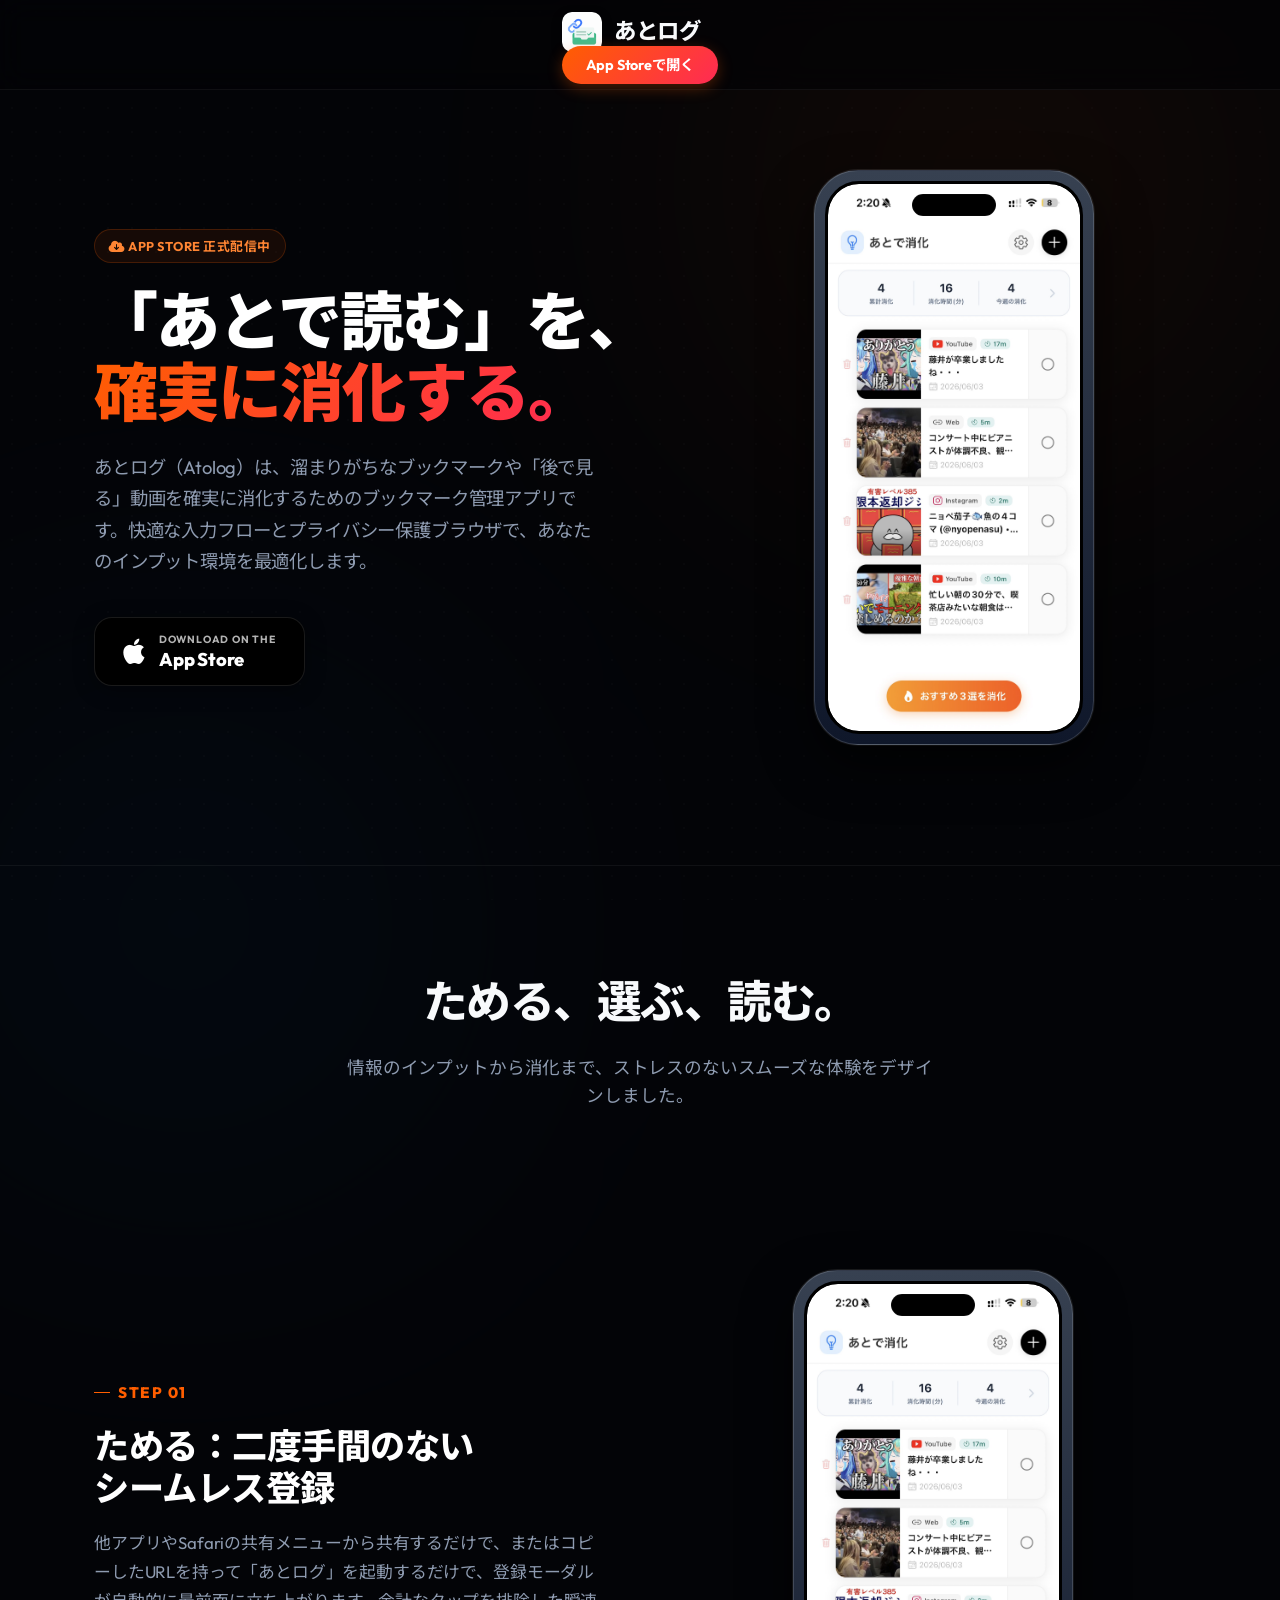
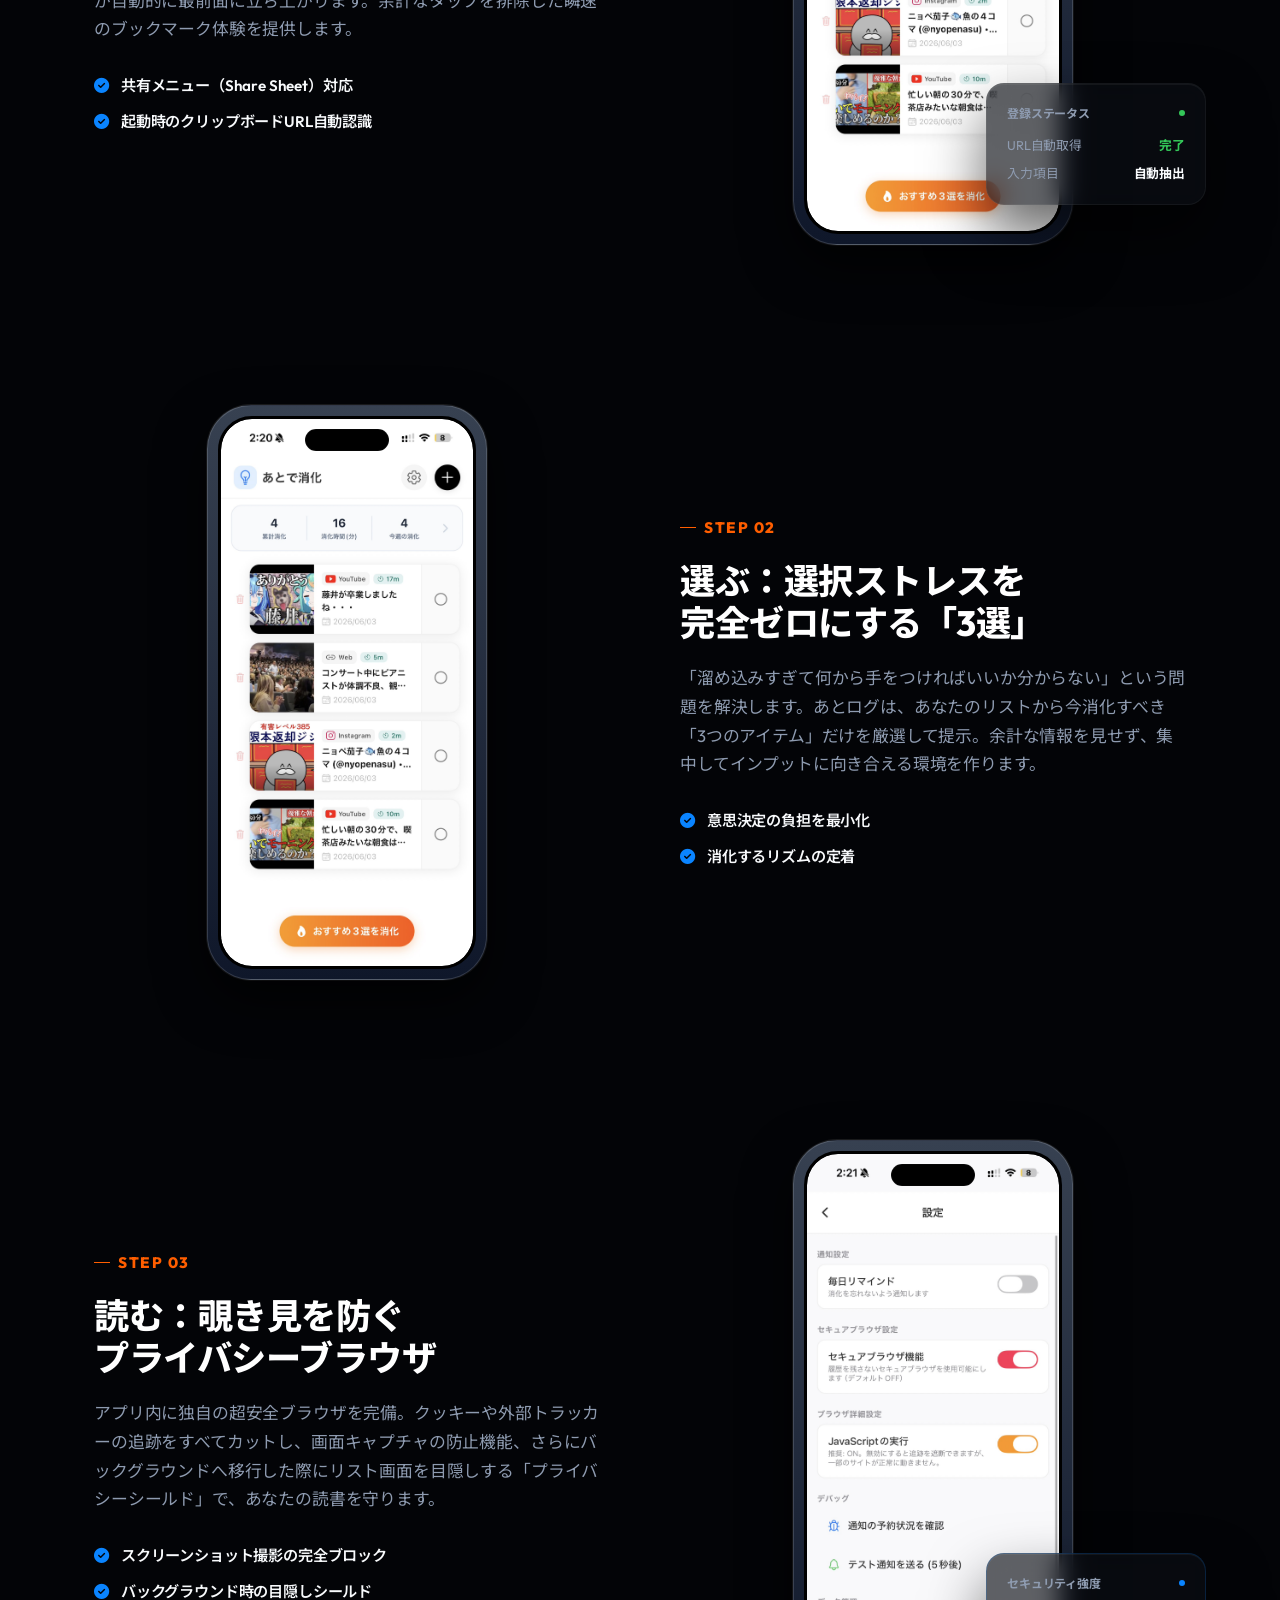
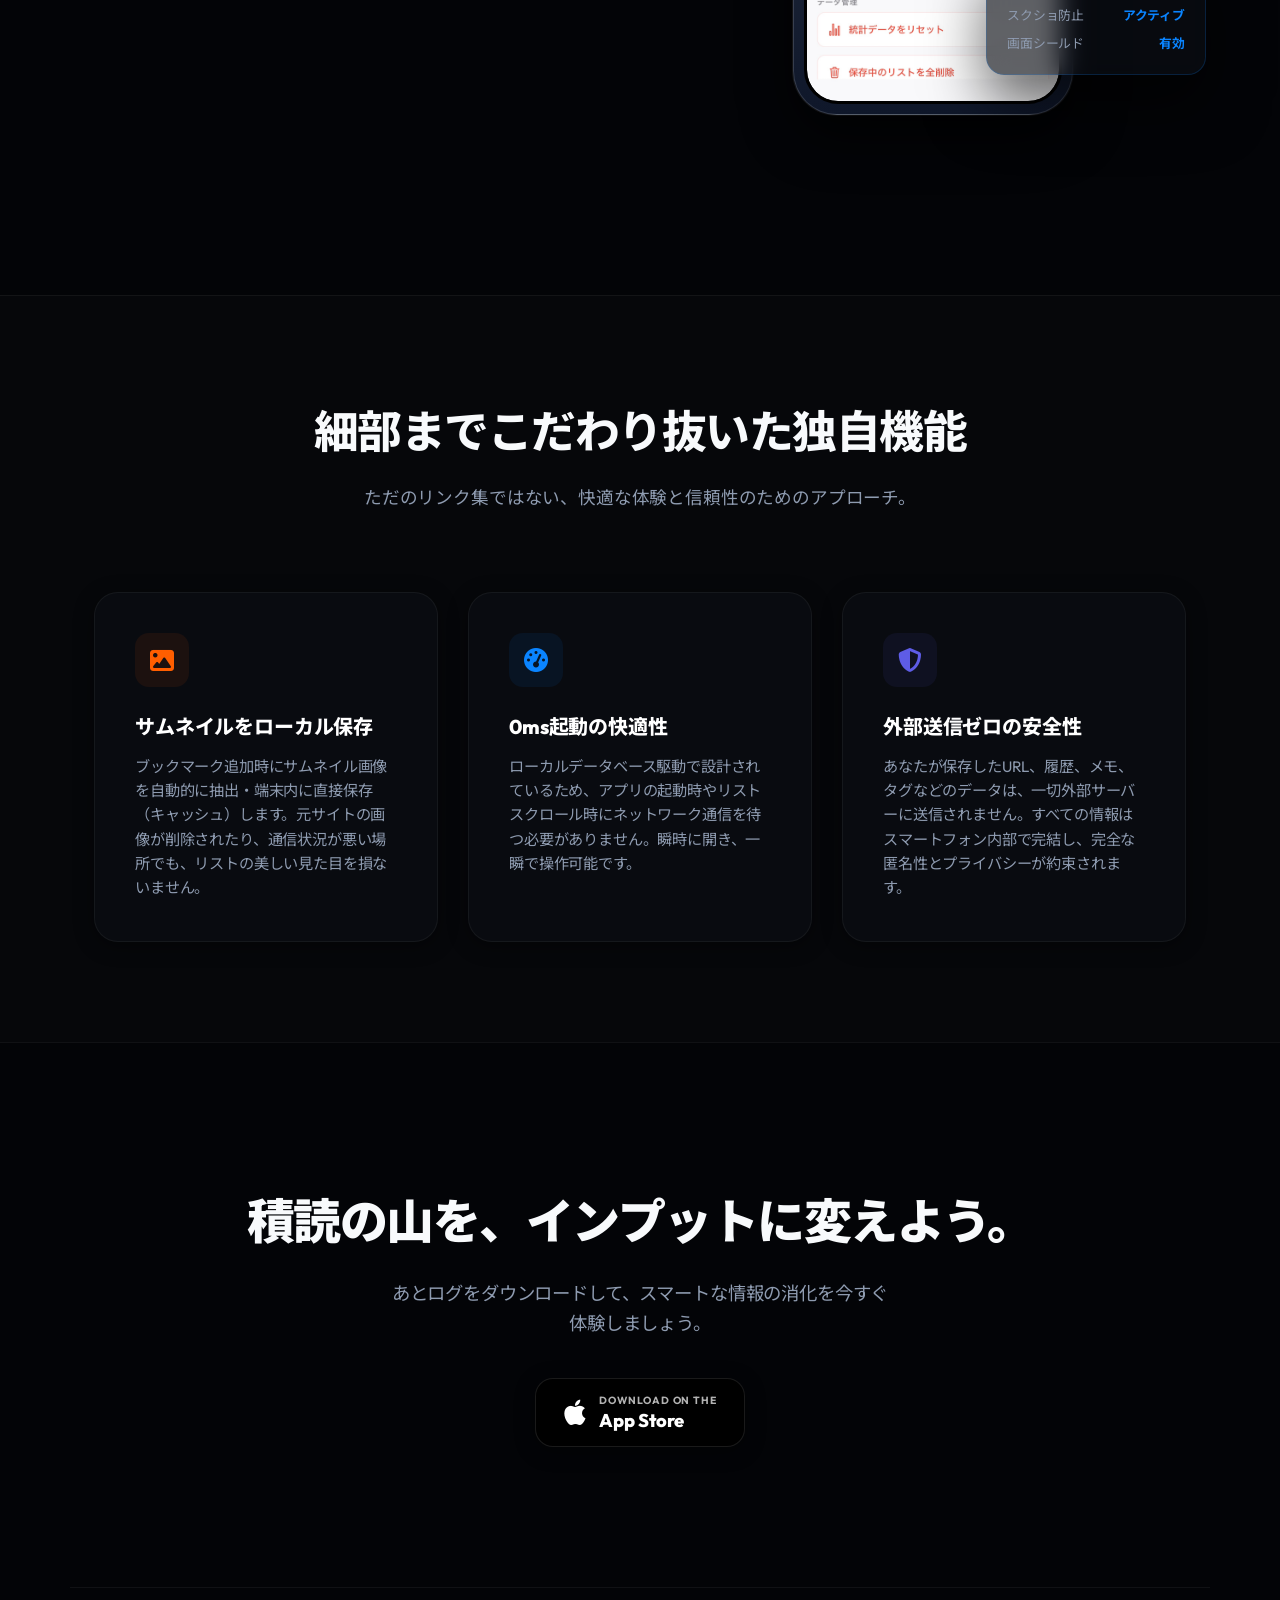
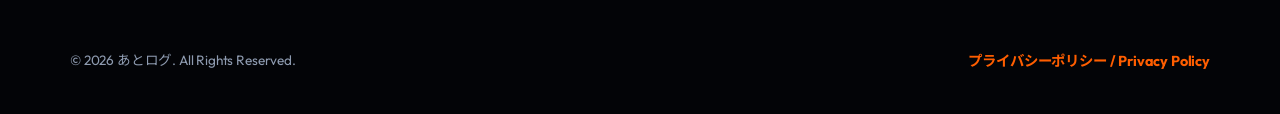
==== commit ea1a55db: "Rewrite website with original minimal premium tech theme and update App Store link" ====
--- a/index.html
+++ b/index.html
@@ -5,14 +5,14 @@
     <meta charset="UTF-8">
     <meta name="viewport" content="width=device-width, initial-scale=1.0">
     <title>あとログ - 「あとで読む」を、もう溜め込まない。</title>
-    <meta name="description" content="あとログ（Atolog）は、あなたの積読や「後で見る」動画の消化を強力にサポートするプライバシー重視のブックマーク管理アプリです。おすすめ3選機能やセキュアブラウザ、オフライン対応のサムネイルキャッシュ、iOSショートカット連携を搭載。">
-    <meta name="keywords" content="あとログ, Atolog, あとで読む, 積読, ブックマーク, セキュアブラウザ, サムネイルキャッシュ, iOSショートカット">
+    <meta name="description" content="あとログ（Atolog）は、積読や「後で見る」動画の消化を強力にサポートするプライバシー重視のブックマーク管理アプリです。おすすめ3選機能やセキュアブラウザ、オフライン対応のサムネイルキャッシュを搭載。">
+    <meta name="keywords" content="あとログ, Atolog, あとで読む, 積読, ブックマーク, セキュアブラウザ, サムネイルキャッシュ">
     <link rel="stylesheet" href="style.css">
     
     <!-- Google Fonts -->
     <link rel="preconnect" href="https://fonts.googleapis.com">
     <link rel="preconnect" href="https://fonts.gstatic.com" crossorigin>
-    <link href="https://fonts.googleapis.com/css2?family=Plus+Jakarta+Sans:wght@300;400;500;600;700;800&family=Outfit:wght@300;400;600;800;900&family=Noto+Sans+JP:wght@300;400;500;700;900&display=swap" rel="stylesheet">
+    <link href="https://fonts.googleapis.com/css2?family=Plus+Jakarta+Sans:wght@400;500;600;700;800&family=Outfit:wght@400;600;800;900&family=Noto+Sans+JP:wght@400;500;700;900&display=swap" rel="stylesheet">
     
     <!-- Font Awesome -->
     <link rel="stylesheet" href="https://cdnjs.cloudflare.com/ajax/libs/font-awesome/6.4.0/css/all.min.css">
@@ -22,7 +22,7 @@
 
     <!-- Open Graph Protocol (OGP) -->
     <meta property="og:title" content="あとログ - 「あとで読む」を、もう溜め込まない。">
-    <meta property="og:description" content="積読や「後で見る」動画の消化を強力にサポート。おすすめ3選機能、セキュアブラウザ、サムネイルキャッシュ、iOSショートカット連携を搭載。">
+    <meta property="og:description" content="積読や「後で見る」動画の消化を強力にサポート。おすすめ3選機能、セキュアブラウザ、サムネイルキャッシュを搭載。">
     <meta property="og:image" content="icon.png">
     <meta property="og:type" content="website">
     <meta property="og:site_name" content="あとログ">
@@ -30,315 +30,210 @@
 
 <body>
 
-    <!-- Ambient Grid & Fluid Mesh Background -->
-    <div class="grid-overlay"></div>
-    <div class="mesh-glow mesh-glow-1"></div>
-    <div class="mesh-glow mesh-glow-2"></div>
-    <div class="mesh-glow mesh-glow-3"></div>
-
-    <!-- Navbar -->
-    <nav class="navbar">
+    <!-- Ambient Grid & Fluid Background Glow -->
+    <div class="dot-pattern"></div>
+    <div class="aurora-glow glow-orange"></div>
+    <div class="aurora-glow glow-blue"></div>
+
+    <!-- Header Navbar -->
+    <nav class="header-nav">
         <div class="container navbar-container">
-            <a href="#" class="logo">
-                <img src="icon.png" alt="あとログ" class="logo-icon">
-                <span>あとログ</span>
+            <a href="#" class="nav-brand">
+                <img src="icon.png" alt="あとログ" class="brand-icon">
+                <span class="brand-name">あとログ</span>
             </a>
-            <ul class="nav-links">
-                <li><a href="#download" class="nav-cta">ダウンロード</a></li>
-            </ul>
+            <a href="https://apps.apple.com/jp/app/%E3%81%82%E3%81%A8%E3%83%AD%E3%82%B0-%E3%81%82%E3%81%A8%E3%81%A7%E3%81%BE%E3%81%A8%E3%82%81%E8%A1%A8%E7%A4%BA/id6759195555" class="btn-download-nav" target="_blank" rel="noopener noreferrer">App Storeで開く</a>
         </div>
     </nav>
 
     <!-- Hero Section -->
-    <header class="hero">
-        <div class="container hero-container">
-            <div class="hero-content">
-                <span class="hero-tag"><i class="fa-solid fa-sparkles"></i> App Store 提出中 (v1.0.8)</span>
-                <h1>「あとで読む」を、<br><span>もう溜め込まない。</span></h1>
-                <p><span class="nobr">あとログ（Atolog）は、</span><span class="nobr">溜まりがちなブックマークや</span><span class="nobr">「後で見る」動画を確実に</span><span class="nobr">消化するためのアプリです。</span><span class="nobr">美しいUIと</span><span class="nobr">プライバシー防御ブラウザで</span><span class="nobr">快適なインプットを。</span></p>
-                <div class="app-buttons">
-                    <a href="#" class="btn-store">
+    <header class="hero-sec">
+        <div class="container hero-wrap">
+            <div class="hero-info">
+                <span class="hero-badge"><i class="fa-solid fa-cloud-arrow-down"></i> App Store 正式配信中</span>
+                <h1>「あとで読む」を、<br><span>確実に消化する。</span></h1>
+                <p>
+                    あとログ（Atolog）は、溜まりがちなブックマークや「後で見る」動画を確実に消化するためのブックマーク管理アプリです。快適な入力フローとプライバシー保護ブラウザで、あなたのインプット環境を最適化します。
+                </p>
+                <div class="app-action-group">
+                    <a href="https://apps.apple.com/jp/app/%E3%81%82%E3%81%A8%E3%83%AD%E3%82%B0-%E3%81%82%E3%81%A8%E3%81%A7%E3%81%BE%E3%81%A8%E3%82%81%E8%A1%A8%E7%A4%BA/id6759195555" class="hero-cta" target="_blank" rel="noopener noreferrer">
                         <i class="fa-brands fa-apple"></i>
-                        <div class="btn-text">
-                            <span class="small-text">Coming soon on</span>
-                            <span class="big-text">App Store</span>
+                        <div class="cta-text">
+                            <span class="cta-subtitle">Download on the</span>
+                            <span class="cta-title">App Store</span>
                         </div>
                     </a>
-                    <a href="https://www.icloud.com/shortcuts/5d36f9e62f9043fb8826926f4b369603" class="btn-store" target="_blank" rel="noopener noreferrer">
-                        <i class="fa-solid fa-bolt"></i>
-                        <div class="btn-text">
-                            <span class="small-text">Get iOS Shortcut</span>
-                            <span class="big-text">ショートカット追加</span>
-                        </div>
-                    </a>
-                </div>
-                <p class="release-note"><i class="fa-solid fa-shield-check"></i> iOS 15.1以降対応 / 広告あり完全無料</p>
+                </div>
             </div>
             
-            <div class="hero-image">
+            <div class="hero-media">
                 <div class="phone-mockup-perspective">
-                    <div class="iphone-frame">
-                        <div class="iphone-screen-area">
-                            <div class="dynamic-island"></div>
-                            <img src="images/screen-home.jpg" alt="あとログ ホーム画面" class="phone-screenshot">
-                            <div class="glass-reflection"></div>
-                        </div>
-                    </div>
-                    <!-- Floating abstract UI badges for world-class look -->
-                    <div class="floating-badge badge-live"><span></span>おすすめ3選</div>
-                    <div class="floating-badge badge-bell"><i class="fa-solid fa-shield-halved"></i> セキュア保護中</div>
+                    <div class="iphone-mockup">
+                        <div class="iphone-bezel">
+                            <div class="iphone-island"></div>
+                            <img src="images/screen-home.jpg" alt="あとログ ホーム画面" class="iphone-screen">
+                            <div class="glass-reflection"></div>
+                        </div>
+                    </div>
                 </div>
             </div>
         </div>
     </header>
 
-    <!-- Interactive App Showcase Section -->
-    <section id="interactive-showcase" class="interactive-sec">
+    <!-- Experience Steps Section -->
+    <section class="experience-sec">
         <div class="container">
-            <div class="section-header-left">
-                <h2>手のひらで、消化をスマートに</h2>
-                <p><span class="nobr">「あとで読む」アイテムを</span><span class="nobr">確実にインプットして</span><span class="nobr">知識に変えるための</span><span class="nobr">3つのアプローチ。</span></p>
+            <div class="section-title-wrap">
+                <h2>ためる、選ぶ、読む。</h2>
+                <p>情報のインプットから消化まで、ストレスのないスムーズな体験をデザインしました。</p>
+            </div>
+
+            <!-- Step 1: Stock -->
+            <div class="step-block">
+                <div class="step-desc">
+                    <div class="step-num"><span></span>Step 01</div>
+                    <h3>ためる：二度手間のない<br>シームレス登録</h3>
+                    <p>
+                        他アプリやSafariの共有メニューから共有するだけで、またはコピーしたURLを持って「あとログ」を起動するだけで、登録モーダルが自動的に最前面に立ち上がります。余計なタップを排除した瞬速のブックマーク体験を提供します。
+                    </p>
+                    <ul class="step-feature-list">
+                        <li class="step-feature-item"><i class="fa-solid fa-circle-check"></i> 共有メニュー（Share Sheet）対応</li>
+                        <li class="step-feature-item"><i class="fa-solid fa-circle-check"></i> 起動時のクリップボードURL自動認識</li>
+                    </ul>
+                </div>
+                <div class="step-media">
+                    <div class="iphone-mockup">
+                        <div class="iphone-bezel">
+                            <div class="iphone-island"></div>
+                            <img src="images/screen-home.jpg" alt="URL自動認識登録" class="iphone-screen">
+                            <div class="glass-reflection"></div>
+                        </div>
+                    </div>
+                    <div class="detail-status-card">
+                        <div class="status-header">
+                            <span>登録ステータス</span>
+                            <span class="status-circle"></span>
+                        </div>
+                        <div class="status-row">
+                            <span class="status-label">URL自動取得</span>
+                            <span class="status-value green">完了</span>
+                        </div>
+                        <div class="status-row">
+                            <span class="status-label">入力項目</span>
+                            <span class="status-value">自動抽出</span>
+                        </div>
+                    </div>
+                </div>
+            </div>
+
+            <!-- Step 2: Select -->
+            <div class="step-block reverse">
+                <div class="step-desc">
+                    <div class="step-num"><span></span>Step 02</div>
+                    <h3>選ぶ：選択ストレスを<br>完全ゼロにする「3選」</h3>
+                    <p>
+                        「溜め込みすぎて何から手をつければいいか分からない」という問題を解決します。あとログは、あなたのリストから今消化すべき「3つのアイテム」だけを厳選して提示。余計な情報を見せず、集中してインプットに向き合える環境を作ります。
+                    </p>
+                    <ul class="step-feature-list">
+                        <li class="step-feature-item"><i class="fa-solid fa-circle-check"></i> 意思決定の負担を最小化</li>
+                        <li class="step-feature-item"><i class="fa-solid fa-circle-check"></i> 消化するリズムの定着</li>
+                    </ul>
+                </div>
+                <div class="step-media">
+                    <div class="iphone-mockup">
+                        <div class="iphone-bezel">
+                            <div class="iphone-island"></div>
+                            <img src="images/screen-home.jpg" alt="おすすめ3選画面" class="iphone-screen">
+                            <div class="glass-reflection"></div>
+                        </div>
+                    </div>
+                </div>
+            </div>
+
+            <!-- Step 3: Read -->
+            <div class="step-block">
+                <div class="step-desc">
+                    <div class="step-num"><span></span>Step 03</div>
+                    <h3>読む：覗き見を防ぐ<br>プライバシーブラウザ</h3>
+                    <p>
+                        アプリ内に独自の超安全ブラウザを完備。クッキーや外部トラッカーの追跡をすべてカットし、画面キャプチャの防止機能、さらにバックグラウンドへ移行した際にリスト画面を目隠しする「プライバシーシールド」で、あなたの読書を守ります。
+                    </p>
+                    <ul class="step-feature-list">
+                        <li class="step-feature-item"><i class="fa-solid fa-circle-check"></i> スクリーンショット撮影の完全ブロック</li>
+                        <li class="step-feature-item"><i class="fa-solid fa-circle-check"></i> バックグラウンド時の目隠しシールド</li>
+                    </ul>
+                </div>
+                <div class="step-media">
+                    <div class="iphone-mockup">
+                        <div class="iphone-bezel">
+                            <div class="iphone-island"></div>
+                            <img src="images/screen-detail.jpg" alt="内蔵セキュアブラウザ画面" class="iphone-screen">
+                            <div class="glass-reflection"></div>
+                        </div>
+                    </div>
+                    <div class="detail-status-card" style="border-color: rgba(10, 132, 255, 0.2);">
+                        <div class="status-header">
+                            <span>セキュリティ強度</span>
+                            <span class="status-circle" style="background: var(--accent-blue);"></span>
+                        </div>
+                        <div class="status-row">
+                            <span class="status-label">スクショ防止</span>
+                            <span class="status-value" style="color: var(--accent-blue);">アクティブ</span>
+                        </div>
+                        <div class="status-row">
+                            <span class="status-label">画面シールド</span>
+                            <span class="status-value" style="color: var(--accent-blue);">有効</span>
+                        </div>
+                    </div>
+                </div>
+            </div>
+        </div>
+    </section>
+
+    <!-- Detailed Features Grid Section -->
+    <section class="features-grid-sec">
+        <div class="container">
+            <div class="section-title-wrap">
+                <h2>細部までこだわり抜いた独自機能</h2>
+                <p>ただのリンク集ではない、快適な体験と信頼性のためのアプローチ。</p>
             </div>
             
-            <div class="showcase-container">
-                <!-- Interactive Controllers -->
-                <div class="showcase-controls">
-                    <!-- Tab 01 -->
-                    <div class="showcase-tab active" onclick="switchShowcase(0)">
-                        <div class="tab-num">01</div>
-                        <div class="tab-content">
-                            <h3>おすすめ3選を消化</h3>
-                            <p>保存した大量のブックマークから、システムが今消化すべき「3つのアイテム」を厳選表示。選択疲れを防ぎ、消化の第一歩を後押しします。</p>
-                        </div>
-                        <div class="tab-progress-bar"><div class="progress"></div></div>
-                    </div>
-                    
-                    <!-- Tab 02 -->
-                    <div class="showcase-tab" onclick="switchShowcase(1)">
-                        <div class="tab-num">02</div>
-                        <div class="tab-content">
-                            <h3>安全なプライバシーブラウザ</h3>
-                            <p>外部広告やトラッカー、位置情報アクセスを完全に遮断。さらに画面キャプチャ防止やアプリ目隠しシールドを完備した極秘閲覧ブラウザを内蔵。</p>
-                        </div>
-                        <div class="tab-progress-bar"><div class="progress"></div></div>
-                    </div>
-                    
-                    <!-- Tab 03 -->
-                    <div class="showcase-tab" onclick="switchShowcase(2)">
-                        <div class="tab-num">03</div>
-                        <div class="tab-content">
-                            <h3>サムネイルをローカルに保存</h3>
-                            <p>保存時にサムネイル画像を自動的にスマホ内へ永久キャッシュ。元のサイトが画像パスを変更したり、オフライン状態でもリストの見た目を美しく維持します。</p>
-                        </div>
-                        <div class="tab-progress-bar"><div class="progress"></div></div>
-                    </div>
+            <div class="custom-grid">
+                <!-- Card 1 -->
+                <div class="custom-card">
+                    <div class="card-icon"><i class="fa-solid fa-image"></i></div>
+                    <h3>サムネイルをローカル保存</h3>
+                    <p>ブックマーク追加時にサムネイル画像を自動的に抽出・端末内に直接保存（キャッシュ）します。元サイトの画像が削除されたり、通信状況が悪い場所でも、リストの美しい見た目を損ないません。</p>
                 </div>
                 
-                <!-- Interactive Phone Simulator -->
-                <div class="showcase-simulator">
-                    <div class="simulator-wrapper">
-                        <div class="simulator-phone">
-                            <div class="simulator-screen-area">
-                                <div class="dynamic-island"></div>
-                                <!-- Slidable Screen Track -->
-                                <div class="screen-track" id="screenTrack">
-                                    <img src="images/screen-home.jpg" alt="おすすめ3選画面" class="simulator-image">
-                                    <img src="images/screen-detail.jpg" alt="内蔵セキュアブラウザ画面" class="simulator-image">
-                                    <img src="images/screen-home.jpg" alt="ローカルサムネイルキャッシュ画面" class="simulator-image">
-                                </div>
-                                <div class="glass-reflection"></div>
-                            </div>
-                        </div>
-                    </div>
+                <!-- Card 2 -->
+                <div class="custom-card">
+                    <div class="card-icon"><i class="fa-solid fa-gauge-high"></i></div>
+                    <h3>0ms起動の快適性</h3>
+                    <p>ローカルデータベース駆動で設計されているため、アプリの起動時やリストスクロール時にネットワーク通信を待つ必要がありません。瞬時に開き、一瞬で操作可能です。</p>
+                </div>
+                
+                <!-- Card 3 -->
+                <div class="custom-card">
+                    <div class="card-icon"><i class="fa-solid fa-shield-halved"></i></div>
+                    <h3>外部送信ゼロの安全性</h3>
+                    <p>あなたが保存したURL、履歴、メモ、タグなどのデータは、一切外部サーバーに送信されません。すべての情報はスマートフォン内部で完結し、完全な匿名性とプライバシーが約束されます。</p>
                 </div>
             </div>
         </div>
     </section>
 
-    <!-- Bento Grid Features Section -->
-    <section id="features" class="features-sec">
-        <div class="container">
-            <div class="section-header">
-                <h2>毎日をよりスマートにする機能</h2>
-                <p>ため込むだけのインプットから、確実に消化するアウトプットへの移行をサポートします。</p>
-            </div>
-            
-            <div class="bento-grid">
-                <!-- Card 1: iOS Shortcuts (Wide) -->
-                <div class="bento-card bento-wide">
-                    <div class="bento-text">
-                        <div class="icon-wrapper icon-orange"><i class="fa-solid fa-bolt"></i></div>
-                        <h3>iOS ショートカット連携＆共有シート対応</h3>
-                        <p>Safariなどで見ているページの共有メニューから、専用のショートカットを選ぶだけで瞬時に入力欄が pre-fill（自動入力）され、シームレスに登録が完了します。</p>
-                    </div>
-                    <div class="bento-visual">
-                        <div class="visual-notification-stack">
-                            <div class="noti-stack-item noti-stack-item-1">
-                                <div class="noti-dot" style="background-color: var(--accent-blue);"></div>
-                                <div class="noti-text">
-                                    <h4>Safariで共有シートを開く</h4>
-                                    <p>「あとで読む」ショートカットを実行</p>
-                                </div>
-                            </div>
-                            <div class="noti-stack-item noti-stack-item-2">
-                                <div class="noti-dot" style="background-color: var(--accent-purple);"></div>
-                                <div class="noti-text">
-                                    <h4>URLを自動抽出</h4>
-                                    <p>https://example.com/article をクリップボードへ</p>
-                                </div>
-                            </div>
-                            <div class="noti-stack-item noti-stack-item-3">
-                                <div class="noti-dot"></div>
-                                <div class="noti-text">
-                                    <h4>あとログが自動起動</h4>
-                                    <p>登録モーダルにURLが事前入力された状態で立ち上がります</p>
-                                </div>
-                            </div>
-                        </div>
-                    </div>
-                </div>
-                
-                <!-- Card 2: Local Cache (Square) -->
-                <div class="bento-card">
-                    <div class="bento-text">
-                        <div class="icon-wrapper icon-blue"><i class="fa-solid fa-image"></i></div>
-                        <h3>サムネイルキャッシュ</h3>
-                        <p>Webコンテンツの画像をローカルファイルシステムにダウンロード保存。有効期限切れや通信制限下でも画像が消える心配はありません。</p>
-                    </div>
-                    <div class="bento-visual">
-                        <div class="visual-thumbnail-caching">
-                            <div class="thumb-row">
-                                <div class="thumb-box"><i class="fa-solid fa-newspaper"></i></div>
-                                <div class="thumb-text">
-                                    <div class="thumb-title">ニュース記事</div>
-                                    <div class="thumb-status"><i class="fa-solid fa-circle-check"></i> Cached Locally</div>
-                                </div>
-                            </div>
-                            <div class="thumb-row">
-                                <div class="thumb-box"><i class="fa-solid fa-video"></i></div>
-                                <div class="thumb-text">
-                                    <div class="thumb-title">後で見る動画</div>
-                                    <div class="thumb-status"><i class="fa-solid fa-circle-check"></i> Cached Locally</div>
-                                </div>
-                            </div>
-                        </div>
-                    </div>
-                </div>
-                
-                <!-- Card 3: Secure Shield (Square) -->
-                <div class="bento-card">
-                    <div class="bento-text">
-                        <div class="icon-wrapper icon-red"><i class="fa-solid fa-shield-halved"></i></div>
-                        <h3>プライバシーシールド</h3>
-                        <p>アプリがバックエンドに移行した際、画面を隠すシールド処理を搭載。パスコード不要であなたの積読リストのプライバシーを保護します。</p>
-                    </div>
-                    <div class="bento-visual">
-                        <div class="visual-secure-shield">
-                            <div class="secure-shield-icon">
-                                <i class="fa-solid fa-lock"></i>
-                            </div>
-                            <div class="secure-list">
-                                <div class="secure-item">
-                                    <span>画面隠しシールド</span>
-                                    <span>有効</span>
-                                </div>
-                                <div class="secure-item">
-                                    <span>スクショ防止</span>
-                                    <span>ブロック</span>
-                                </div>
-                            </div>
-                        </div>
-                    </div>
-                </div>
-                
-                <!-- Card 4: Webview Guard (Wide) -->
-                <div class="bento-card bento-wide">
-                    <div class="bento-text">
-                        <div class="icon-wrapper icon-purple"><i class="fa-solid fa-compass"></i></div>
-                        <h3>セキュアWebViewブラウザ</h3>
-                        <p>内蔵ブラウザはプライバシー第一。不要なクッキーの蓄積やトラッキング、位置情報の特定を完全にカットし、完全に独立したクリアな環境でブラウジングが行えます。</p>
-                    </div>
-                    <div class="bento-visual">
-                        <div class="visual-webview-sim">
-                            <div class="webview-header">
-                                <div class="webview-dots">
-                                    <div class="webview-dot"></div>
-                                    <div class="webview-dot" style="background-color: #ef4444;"></div>
-                                    <div class="webview-dot" style="background-color: #34C759;"></div>
-                                </div>
-                                <div class="webview-address-bar" style="background-color: #1e293b;">
-                                    <i class="fa-solid fa-shield-halved" style="color: var(--accent-orange);"></i>
-                                    <span style="color: #94a3b8;">atolog.secure-browser://...</span>
-                                </div>
-                            </div>
-                            <div class="webview-content" style="background-color: #0b0f19;">
-                                <div class="webview-video" style="background-color: #111827;">
-                                    <div class="player-play-btn" style="background-color: var(--accent-orange); border-color: var(--accent-orange);"><i class="fa-solid fa-lock"></i></div>
-                                </div>
-                                <div class="webview-chat" style="background-color: #1f2937;">
-                                    <div class="chat-bubble-sim" style="background-color: #374151;"></div>
-                                    <div class="chat-bubble-sim" style="background-color: #4b5563; width: 50%;"></div>
-                                    <div class="chat-bubble-sim" style="background-color: #374151; width: 70%;"></div>
-                                </div>
-                            </div>
-                        </div>
-                    </div>
-                </div>
-
-                <!-- Card 5: Smart Tags (Square) -->
-                <div class="bento-card">
-                    <div class="bento-text">
-                        <div class="icon-wrapper icon-orange"><i class="fa-solid fa-tags"></i></div>
-                        <h3>インテリジェントタグ分類</h3>
-                        <p>保存したURLをカテゴリや用途に応じてタグで整理。いつでも目的のアイテムを素早く検索・フィルタリングできます。</p>
-                    </div>
-                    <div class="bento-visual">
-                        <div class="visual-memo-stack">
-                            <div class="memo-card-sim memo-card-sim-2" style="background: rgba(10, 132, 255, 0.1); border-color: rgba(10, 132, 255, 0.2);">
-                                <h4 style="color: #fff;">後で見たい動画</h4>
-                                <p style="color: #94a3b8;">YouTubeの解説プレイリスト</p>
-                                <span class="memo-tag-sim" style="background: rgba(10, 132, 255, 0.2); color: var(--accent-blue);">#動画</span>
-                            </div>
-                            <div class="memo-card-sim" style="background: rgba(255, 107, 0, 0.1); border-color: rgba(255, 107, 0, 0.2);">
-                                <h4 style="color: #fff;">気になる技術記事</h4>
-                                <p style="color: #94a3b8;">React Nativeの公式ドキュメント</p>
-                                <span class="memo-tag-sim" style="background: rgba(255, 107, 0, 0.2); color: var(--accent-orange);">#技術</span>
-                            </div>
-                        </div>
-                    </div>
-                </div>
-                
-                <!-- Card 6: Zero Delay (Square) -->
-                <div class="bento-card">
-                    <div class="bento-text">
-                        <div class="icon-wrapper icon-blue"><i class="fa-solid fa-gauge-high"></i></div>
-                        <h3>ゼロ遅延・高速起動</h3>
-                        <p>ローカルデータベース駆動のため、起動時のロード時間はわずか数ミリ秒。ネットが遅い環境でもストレスなく瞬時にアプリが立ち上がります。</p>
-                    </div>
-                    <div class="bento-visual">
-                        <div class="visual-sync">
-                            <div class="sync-loader" style="border-top-color: var(--accent-orange);">
-                                <i class="fa-solid fa-gauge-high"></i>
-                            </div>
-                            <span class="sync-status-badge" style="background: rgba(255, 107, 0, 0.08); border-color: rgba(255, 107, 0, 0.2); color: var(--accent-orange);">0ms Loaded</span>
-                        </div>
-                    </div>
-                </div>
-            </div>
-        </div>
-    </section>
-
     <!-- Download Call To Action Section -->
-    <section id="download" class="cta">
-        <div class="cta-inner container">
+    <section id="download" class="cta-sec">
+        <div class="container cta-inner">
             <h2>積読の山を、インプットに変えよう。</h2>
-            <p><span class="nobr">あとログで、</span><span class="nobr">情報の収集と消化を</span><span class="nobr">よりスマートに管理しましょう。</span></p>
-            <div class="app-buttons">
-                <a href="#" class="btn-store">
+            <p>あとログをダウンロードして、スマートな情報の消化を今すぐ体験しましょう。</p>
+            <div class="app-action-group" style="justify-content: center; display: flex;">
+                <a href="https://apps.apple.com/jp/app/%E3%81%82%E3%81%A8%E3%83%AD%E3%82%B0-%E3%81%82%E3%81%A8%E3%81%A7%E3%81%BE%E3%81%A8%E3%82%81%E8%A1%A8%E7%A4%BA/id6759195555" class="hero-cta" target="_blank" rel="noopener noreferrer">
                     <i class="fa-brands fa-apple"></i>
-                    <div class="btn-text">
-                        <span class="small-text">Coming soon on</span>
-                        <span class="big-text">App Store</span>
+                    <div class="cta-text">
+                        <span class="cta-subtitle">Download on the</span>
+                        <span class="cta-title">App Store</span>
                     </div>
                 </a>
             </div>
@@ -347,61 +242,16 @@
 
     <!-- Footer -->
     <footer>
-        <div class="container footer-container">
-            <div class="footer-left">
-                <h3>あとログ</h3>
+        <div class="container footer-wrap">
+            <div class="footer-info">
                 <p>&copy; 2026 あとログ. All Rights Reserved.</p>
             </div>
-            <div class="footer-center">
-                <p class="disclaimer">プライバシーに配慮し、あなたの行動履歴や閲覧したURL等のデータは一切外部サーバーに送信せず、端末内で安全に処理されます。</p>
-            </div>
-            <div class="footer-right">
-                <ul class="footer-links">
-                    <li><a href="privacy.html">プライバシーポリシー / Privacy Policy</a></li>
-                </ul>
+            <div class="footer-links">
+                <a href="privacy.html" class="footer-privacy-link">プライバシーポリシー / Privacy Policy</a>
             </div>
         </div>
     </footer>
 
-    <!-- Interactive Showcase Logic (Vanilla JS) -->
-    <script>
-        const track = document.getElementById('screenTrack');
-        const tabs = document.querySelectorAll('.showcase-tab');
-        let currentIndex = 0;
-        let autoplayTimer = null;
-
-        function switchShowcase(index) {
-            // Update active state of tabs
-            tabs.forEach((tab, idx) => {
-                if (idx === index) {
-                    tab.classList.add('active');
-                } else {
-                    tab.classList.remove('active');
-                }
-            });
-
-            // Slide the screen track
-            track.style.transform = `translateX(-${index * 100}%)`;
-            currentIndex = index;
-
-            // Reset autoplay timer when user manually interacts
-            resetAutoplay();
-        }
-
-        function autoplay() {
-            let nextIndex = (currentIndex + 1) % tabs.length;
-            switchShowcase(nextIndex);
-        }
-
-        function resetAutoplay() {
-            clearInterval(autoplayTimer);
-            autoplayTimer = setInterval(autoplay, 7000); // Autoplay every 7 seconds
-        }
-
-        // Initialize autoplay on load
-        resetAutoplay();
-    </script>
-
 </body>
 
 </html>
--- a/style.css
+++ b/style.css
@@ -1,50 +1,40 @@
 /* ==========================================================================
-   あとログ (Atolog) Premium Tech Website Stylesheet
-   Theme: Ultimate Premium Tech Dark Design (Glassmorphism & Fine Layout Aesthetics)
-   ========================================================================== */
-
-/* Design System Tokens */
+   あとログ (Atolog) Brand Original Landing Page Stylesheet
+   Theme: Minimal Premium Tech Dark (Sunset Orange & Abyss Navy)
+   ========================================================================== */
+
 :root {
-    --bg-dark: #06080F;
-    --bg-card: rgba(13, 18, 30, 0.45);
-    --color-white: #ffffff;
-    --color-slate: #f8fafc;
-    --color-muted: #94a3b8;
-    --color-border: rgba(255, 255, 255, 0.06);
-    
-    /* Premium Brand Colors */
-    --accent-orange: #FF6B00; /* Atolog Brand Orange */
-    --accent-red: #FF3B30; /* Vivid Alert Red */
-    --accent-blue: #0A84FF; /* Secure iOS Blue */
-    --accent-purple: #5E5CE6; /* Royal Indigo */
-    
+    /* Color Palette */
+    --bg-abyss: #030407; /* Ultimate Dark Navy */
+    --bg-card: rgba(11, 14, 20, 0.65); /* Translucent Night Card */
+    --color-text-primary: #f8fafc;
+    --color-text-muted: #8e9bb0;
+    --border-glass: rgba(255, 255, 255, 0.05);
+    
+    /* Brand Accent Colors */
+    --accent-orange: #FF5E00; /* Sunset Orange */
+    --accent-red: #FF2A54; /* Rose Red */
+    --accent-blue: #0A84FF; /* iOS Secure Blue */
+    --accent-indigo: #5E5CE6; /* Royal Purple */
+
     /* Gradients */
-    --primary-grad: linear-gradient(135deg, #FF6B00 0%, #FF2D55 100%);
-    --secure-grad: linear-gradient(135deg, #0A84FF 0%, #5E5CE6 100%);
-    
-    /* Shadows - Layered & Diffused for High-End Depth */
-    --shadow-sm: 
-        0 1px 2px rgba(0, 0, 0, 0.05), 
-        0 2px 4px rgba(0, 0, 0, 0.03),
+    --brand-gradient: linear-gradient(135deg, var(--accent-orange) 0%, var(--accent-red) 100%);
+    --secure-gradient: linear-gradient(135deg, var(--accent-blue) 0%, var(--accent-indigo) 100%);
+    
+    /* Premium Shadows */
+    --shadow-soft: 0 4px 20px rgba(0, 0, 0, 0.4);
+    --shadow-premium: 
+        0 30px 60px rgba(0, 0, 0, 0.6), 
         inset 0 1px 0 rgba(255, 255, 255, 0.05);
-    --shadow-md: 
-        0 8px 30px rgba(0, 0, 0, 0.3), 
-        0 1px 3px rgba(0, 0, 0, 0.1),
-        inset 0 1px 0 rgba(255, 255, 255, 0.08);
-    --shadow-lg: 
-        0 30px 60px rgba(0, 0, 0, 0.5), 
-        0 10px 20px rgba(0, 0, 0, 0.2),
-        inset 0 1px 0 rgba(255, 255, 255, 0.1);
-    --shadow-phone: 
-        0 25px 60px -15px rgba(0, 0, 0, 0.8), 
-        0 0 0 1px rgba(255, 255, 255, 0.12), 
-        0 2px 4px rgba(0, 0, 0, 0.5);
+    --shadow-device: 
+        0 20px 50px rgba(0, 0, 0, 0.7),
+        0 0 0 1px rgba(255, 255, 255, 0.1);
 
     /* Fonts */
-    --font-sans: 'Outfit', 'Plus Jakarta Sans', 'Noto Sans JP', -apple-system, BlinkMacSystemFont, sans-serif;
-}
-
-/* Reset & Base Styles */
+    --font-family: 'Outfit', 'Plus Jakarta Sans', 'Noto Sans JP', sans-serif;
+}
+
+/* Reset and Base Rules */
 * {
     margin: 0;
     padding: 0;
@@ -54,1356 +44,637 @@
 html {
     scroll-behavior: smooth;
     font-size: 16px;
-    overflow-x: hidden;
-    width: 100%;
 }
 
 body {
-    font-family: var(--font-sans);
-    color: var(--color-slate);
-    background-color: var(--bg-dark);
+    font-family: var(--font-family);
+    color: var(--color-text-primary);
+    background-color: var(--bg-abyss);
     line-height: 1.6;
     overflow-x: hidden;
-    width: 100%;
-    position: relative;
-    -webkit-font-smoothing: antialiased;
     letter-spacing: -0.01em;
 }
 
-/* Base Container */
 .container {
-    max-width: 1200px;
+    max-width: 1140px;
     margin: 0 auto;
-    padding: 0 32px;
-}
-
-/* ==========================================================================
-   Background dot-grid pattern & Flowing Glow
-   ========================================================================== */
-.grid-overlay {
+    padding: 0 24px;
+}
+
+/* ==========================================================================
+   Ambient Decors (Background Aura)
+   ========================================================================== */
+.dot-pattern {
     position: absolute;
     top: 0;
     left: 0;
     width: 100%;
     height: 100%;
-    background-image: radial-gradient(rgba(255, 255, 255, 0.02) 1.5px, transparent 1.5px);
-    background-size: 32px 32px;
-    background-position: center top;
+    background-image: radial-gradient(rgba(255, 255, 255, 0.015) 1px, transparent 1px);
+    background-size: 24px 24px;
     z-index: -2;
     pointer-events: none;
 }
 
-/* Fluid Multi-Source Mesh Glow Aura */
-.mesh-glow {
+.aurora-glow {
     position: absolute;
+    width: 60vw;
+    height: 60vw;
+    max-width: 800px;
     border-radius: 50%;
-    filter: blur(140px);
+    filter: blur(160px);
     z-index: -1;
     pointer-events: none;
-    opacity: 0.15;
-    animation: floatGlow 22s infinite alternate ease-in-out;
-}
-
-.mesh-glow-1 {
-    width: 700px;
-    height: 700px;
+    opacity: 0.12;
+}
+
+.glow-orange {
     background: radial-gradient(circle, var(--accent-orange) 0%, transparent 70%);
-    top: -250px;
+    top: -200px;
     right: -100px;
 }
 
-.mesh-glow-2 {
-    width: 800px;
-    height: 800px;
+.glow-blue {
     background: radial-gradient(circle, var(--accent-blue) 0%, transparent 70%);
-    top: 900px;
+    top: 60%;
     left: -200px;
-    animation-delay: -8s;
-}
-
-.mesh-glow-3 {
-    width: 650px;
-    height: 650px;
-    background: radial-gradient(circle, var(--accent-red) 0%, transparent 70%);
-    top: 450px;
-    right: -250px;
-    animation-delay: -4s;
     opacity: 0.08;
 }
 
-@keyframes floatGlow {
-    0% {
-        transform: translate(0, 0) scale(1) rotate(0deg);
-    }
-    100% {
-        transform: translate(120px, 60px) scale(1.1) rotate(45deg);
-    }
-}
-
-/* ==========================================================================
-   Navbar (Glassmorphism Header)
-   ========================================================================== */
-.navbar {
-    background: rgba(6, 8, 15, 0.6);
-    border-bottom: 1px solid var(--color-border);
-    backdrop-filter: blur(20px);
-    -webkit-backdrop-filter: blur(20px);
+/* ==========================================================================
+   Header Navbar
+   ========================================================================== */
+.header-nav {
+    height: 90px;
+    display: flex;
+    align-items: center;
+    justify-content: space-between;
+    border-bottom: 1px solid var(--border-glass);
+    background: rgba(3, 4, 7, 0.7);
+    backdrop-filter: blur(15px);
     position: sticky;
     top: 0;
-    z-index: 1000;
-    height: 84px;
-}
-
-.navbar-container {
-    display: flex;
-    justify-content: space-between;
-    align-items: center;
-    height: 100%;
-}
-
-.logo {
-    font-family: 'Outfit', sans-serif;
-    font-size: 1.8rem;
-    font-weight: 900;
-    color: var(--color-white);
-    letter-spacing: -1px;
+    z-index: 100;
+}
+
+.nav-brand {
     display: flex;
     align-items: center;
     gap: 12px;
     text-decoration: none;
-}
-
-.logo-icon {
-    width: 38px;
-    height: 38px;
-    border-radius: 8px;
-    box-shadow: 0 4px 12px rgba(0,0,0,0.3);
-}
-
-.nav-links {
-    display: flex;
-    align-items: center;
-    gap: 36px;
-    list-style: none;
-}
-
-.nav-links a {
-    font-size: 0.95rem;
-    font-weight: 600;
-    color: var(--color-muted);
+    color: var(--color-text-primary);
+}
+
+.brand-icon {
+    width: 40px;
+    height: 40px;
+    border-radius: 10px;
+    box-shadow: 0 4px 10px rgba(0,0,0,0.5);
+}
+
+.brand-name {
+    font-size: 1.4rem;
+    font-weight: 800;
+    letter-spacing: -0.5px;
+}
+
+.btn-download-nav {
+    background: var(--brand-gradient);
+    color: #fff;
     text-decoration: none;
-    transition: color 0.4s cubic-bezier(0.16, 1, 0.3, 1);
-}
-
-.nav-links a:hover {
-    color: var(--color-white);
-}
-
-.nav-cta {
-    background: var(--primary-grad);
-    color: var(--color-white) !important;
-    padding: 10px 22px;
+    padding: 10px 24px;
     border-radius: 30px;
-    font-weight: 700 !important;
-    box-shadow: 0 4px 14px rgba(255, 107, 0, 0.3);
-    transition: all 0.5s cubic-bezier(0.16, 1, 0.3, 1);
-}
-
-.nav-cta:hover {
+    font-weight: 700;
+    font-size: 0.9rem;
+    box-shadow: 0 4px 15px rgba(255, 94, 0, 0.3);
+    transition: all 0.3s ease;
+}
+
+.btn-download-nav:hover {
     transform: translateY(-2px);
-    box-shadow: 0 10px 24px rgba(255, 107, 0, 0.5);
+    box-shadow: 0 8px 20px rgba(255, 94, 0, 0.5);
 }
 
 /* ==========================================================================
    Hero Section
    ========================================================================== */
-.hero {
-    padding: 120px 0 160px;
+.hero-sec {
+    padding: 80px 0 120px 0;
     position: relative;
 }
 
-.hero-container {
+.hero-wrap {
     display: flex;
     align-items: center;
     justify-content: space-between;
-    gap: 80px;
-}
-
-.hero-content {
-    flex: 1.2;
-}
-
-.hero-tag {
-    display: inline-flex;
-    align-items: center;
-    gap: 8px;
-    background-color: rgba(255, 107, 0, 0.08);
-    border: 1px solid rgba(255, 107, 0, 0.2);
+    gap: 60px;
+}
+
+.hero-info {
+    flex: 1.1;
+}
+
+.hero-badge {
+    display: inline-block;
+    padding: 6px 14px;
+    background: rgba(255, 94, 0, 0.08);
+    border: 1px solid rgba(255, 94, 0, 0.2);
     color: #FF8533;
-    padding: 8px 18px;
-    border-radius: 30px;
-    font-size: 0.85rem;
+    border-radius: 20px;
+    font-size: 0.8rem;
     font-weight: 700;
-    margin-bottom: 32px;
+    margin-bottom: 24px;
     letter-spacing: 0.5px;
     text-transform: uppercase;
 }
 
-.hero-content h1 {
-    font-family: 'Outfit', var(--font-sans);
-    font-size: 4.8rem;
-    line-height: 1.05;
+.hero-info h1 {
+    font-size: 4rem;
     font-weight: 900;
-    margin-bottom: 28px;
-    letter-spacing: -2.5px;
-    color: var(--color-white);
-}
-
-.hero-content h1 span {
-    background: var(--primary-grad);
+    line-height: 1.1;
+    letter-spacing: -2px;
+    margin-bottom: 24px;
+    color: #fff;
+}
+
+.hero-info h1 span {
+    background: var(--brand-gradient);
     -webkit-background-clip: text;
     -webkit-text-fill-color: transparent;
-    display: inline-block;
-}
-
-.hero-content p {
-    font-size: 1.25rem;
-    color: var(--color-muted);
-    margin-bottom: 48px;
-    max-width: 540px;
-    font-weight: 400;
-    line-height: 1.8;
-}
-
-.release-note {
-    font-size: 0.85rem !important;
-    color: var(--color-muted) !important;
-    margin-top: 24px;
-    display: flex;
-    align-items: center;
-    gap: 8px;
-}
-
-.release-note i {
-    color: var(--accent-blue);
-}
-
-/* Store Buttons (Gloss Sheen Hover Effect) */
-.app-buttons {
-    display: flex;
-    gap: 16px;
-}
-
-.btn-store {
-    background-color: #111827;
-    border: 1px solid var(--color-border);
-    color: var(--color-white);
-    display: flex;
-    align-items: center;
+}
+
+.hero-info p {
+    font-size: 1.15rem;
+    color: var(--color-text-muted);
+    margin-bottom: 40px;
+    line-height: 1.7;
+    max-width: 500px;
+}
+
+.hero-cta {
+    display: inline-flex;
+    align-items: center;
+    background: #000;
+    color: #fff;
+    text-decoration: none;
+    border: 1px solid rgba(255,255,255,0.1);
     padding: 14px 28px;
-    border-radius: 20px;
-    position: relative;
-    overflow: hidden;
-    text-decoration: none;
-    transition: all 0.5s cubic-bezier(0.16, 1, 0.3, 1);
-    box-shadow: var(--shadow-sm);
-}
-
-.btn-store::after {
-    content: '';
-    position: absolute;
-    top: -50%;
-    left: -60%;
-    width: 30%;
-    height: 200%;
-    background: linear-gradient(
-        to right,
-        rgba(255, 255, 255, 0) 0%,
-        rgba(255, 255, 255, 0.08) 50%,
-        rgba(255, 255, 255, 0) 100%
-    );
-    transform: rotate(25deg);
-    transition: all 0.6s ease;
-    pointer-events: none;
-}
-
-.btn-store:hover {
-    transform: translateY(-4px);
-    background-color: #1f2937;
+    border-radius: 18px;
+    box-shadow: var(--shadow-soft);
+    transition: all 0.3s;
+}
+
+.hero-cta:hover {
+    transform: translateY(-3px);
     border-color: rgba(255,255,255,0.2);
-    box-shadow: var(--shadow-lg);
-}
-
-.btn-store:hover::after {
-    left: 130%;
-}
-
-.btn-store i, .btn-store svg {
-    font-size: 2rem;
+    box-shadow: 0 12px 25px rgba(0,0,0,0.6);
+}
+
+.hero-cta i {
+    font-size: 1.8rem;
     margin-right: 14px;
-    width: 32px;
-    height: 32px;
-    display: flex;
-    align-items: center;
-    justify-content: center;
-    fill: currentColor;
-}
-
-.btn-text {
+}
+
+.cta-text {
     display: flex;
     flex-direction: column;
     align-items: flex-start;
 }
 
-.btn-text .small-text {
+.cta-subtitle {
     font-size: 0.65rem;
     font-weight: 700;
     text-transform: uppercase;
+    opacity: 0.7;
     letter-spacing: 0.8px;
-    opacity: 0.7;
-}
-
-.btn-text .big-text {
-    font-size: 1.25rem;
+}
+
+.cta-title {
+    font-size: 1.15rem;
     font-weight: 800;
-    letter-spacing: -0.5px;
     line-height: 1.2;
 }
 
-/* ==========================================================================
-   iPhone 15 Pro Realistic Mockup Frame
-   ========================================================================== */
-.hero-image {
-    flex: 0.8;
+.hero-media {
+    flex: 0.9;
     display: flex;
     justify-content: center;
-    align-items: center;
-    perspective: 1500px;
-}
-
-.phone-mockup-perspective {
+}
+
+/* ==========================================================================
+   iPhone Premium Device Frame
+   ========================================================================== */
+.iphone-mockup {
     position: relative;
-    transform: rotateY(-18deg) rotateX(12deg) rotateZ(4deg);
-    transition: transform 1s cubic-bezier(0.16, 1, 0.3, 1);
-    display: flex;
-    justify-content: center;
-}
-
-.phone-mockup-perspective:hover {
-    transform: rotateY(0deg) rotateX(0deg) rotateZ(0deg) scale(1.03);
-}
-
-.phone-mockup-perspective:hover .floating-badge {
-    transform: translateZ(40px) scale(1.05);
-}
-
-/* High Fidelity iPhone Mockup Wrapper */
-.iphone-frame {
-    position: relative;
-    width: 272px;
-    height: 560px;
-    background: linear-gradient(to bottom, #374151, #0f172a);
-    border-radius: 46px;
-    box-shadow: var(--shadow-phone);
-    padding: 10px; /* Bezel margin */
-    border: 1px solid #4b5563;
-    flex-shrink: 0;
-}
-
-/* Realistic simulated side hardware buttons */
-.iphone-frame::before {
-    /* Power/Side Button */
-    content: '';
-    position: absolute;
-    right: -2px;
-    top: 105px;
-    width: 2px;
-    height: 48px;
-    background: #4b5563;
-    border-radius: 0 3px 3px 0;
-}
-
-.iphone-frame::after {
-    /* Volume Up & Down Buttons */
-    content: '';
-    position: absolute;
-    left: -2px;
-    top: 95px;
-    width: 2px;
-    height: 34px;
-    background: #4b5563;
-    border-radius: 3px 0 0 3px;
-    box-shadow: 0 48px 0 #4b5563; /* Volume down offset */
-}
-
-/* Inner Screen Bezel */
-.iphone-screen-area {
+    width: 280px;
+    height: 575px;
+    background: linear-gradient(180deg, #374151, #0f172a);
+    border-radius: 44px;
+    box-shadow: var(--shadow-device);
+    padding: 10px;
+    border: 1.5px solid rgba(255,255,255,0.15);
+}
+
+.iphone-bezel {
     position: relative;
     width: 100%;
     height: 100%;
-    background-color: #000;
-    border-radius: 36px;
+    background: #000;
+    border-radius: 34px;
     overflow: hidden;
-    border: 4px solid #000; /* Outer screen border bezel */
-}
-
-/* Dynamic Island */
-.dynamic-island {
+    border: 3px solid #000;
+}
+
+.iphone-screen {
+    width: 100%;
+    height: 100%;
+    object-fit: cover;
+    border-radius: 31px;
+    pointer-events: none;
+    display: block;
+}
+
+.iphone-island {
     position: absolute;
     top: 10px;
     left: 50%;
     transform: translateX(-50%);
-    width: 82px;
+    width: 84px;
     height: 22px;
-    background-color: #000000;
+    background: #000;
     border-radius: 20px;
-    z-index: 100;
-    box-shadow: inset 0 0 2px rgba(255,255,255,0.2);
-}
-
-.phone-screenshot {
-    width: 100%;
-    height: 100%;
-    object-fit: cover;
-    border-radius: 32px;
-    pointer-events: none;
-    display: block;
-}
-
-/* Glass reflection overlay */
-.glass-reflection {
-    position: absolute;
-    top: 0;
-    left: 0;
-    width: 100%;
-    height: 100%;
-    background: linear-gradient(135deg, rgba(255,255,255,0.06) 0%, rgba(255,255,255,0.01) 30%, transparent 60%);
-    pointer-events: none;
-    z-index: 90;
-    border-radius: 32px;
-}
-
-/* Floating UI Widgets */
-.floating-badge {
-    position: absolute;
-    padding: 12px 20px;
-    background: rgba(13, 18, 30, 0.85);
-    border: 1px solid rgba(255, 255, 255, 0.1);
-    backdrop-filter: blur(12px);
-    border-radius: 20px;
-    box-shadow: var(--shadow-lg);
-    font-weight: 700;
-    font-size: 0.85rem;
-    z-index: 150;
-    display: flex;
-    align-items: center;
-    gap: 8px;
-    transition: transform 0.8s cubic-bezier(0.16, 1, 0.3, 1);
-}
-
-.badge-live {
-    top: 60px;
-    left: -70px;
-    color: var(--accent-orange);
-}
-
-.badge-live span {
-    width: 8px;
-    height: 8px;
-    background-color: var(--accent-orange);
-    border-radius: 50%;
-    display: inline-block;
-    animation: pulseOrange 1s infinite alternate;
-}
-
-.badge-bell {
-    bottom: 100px;
-    right: -70px;
-    color: var(--accent-blue);
-}
-
-@keyframes pulseOrange {
-    0% { opacity: 0.3; }
-    100% { opacity: 1; }
-}
-
-/* ==========================================================================
-   Interactive Showcase Section (World-Class Simulator)
-   ========================================================================== */
-.interactive-sec {
-    padding: 120px 0;
-    background-color: transparent;
-    border-top: 1px solid var(--color-border);
-    border-bottom: 1px solid var(--color-border);
-    position: relative;
-}
-
-.showcase-container {
-    display: flex;
-    align-items: center;
-    justify-content: space-between;
-    gap: 80px;
-    margin-top: 60px;
-}
-
-.showcase-controls {
-    flex: 1.1;
-    display: flex;
-    flex-direction: column;
-    gap: 20px;
-}
-
-.showcase-tab {
-    background: var(--bg-card);
-    border: 1px solid var(--color-border);
-    border-radius: 24px;
-    padding: 30px 36px;
-    cursor: pointer;
-    position: relative;
-    overflow: hidden;
-    transition: all 0.5s cubic-bezier(0.16, 1, 0.3, 1);
-    box-shadow: var(--shadow-sm);
-    backdrop-filter: blur(16px);
-    -webkit-backdrop-filter: blur(16px);
-}
-
-.showcase-tab::before {
-    content: '';
-    position: absolute;
-    left: 0;
-    top: 50%;
-    transform: translateY(-50%) scaleY(0);
-    width: 4px;
-    height: 40px;
-    background: var(--accent-orange);
-    border-radius: 0 4px 4px 0;
-    transition: transform 0.4s cubic-bezier(0.2, 1, 0.2, 1);
-}
-
-.showcase-tab:hover {
-    transform: translateX(6px);
-    background: rgba(255, 255, 255, 0.04);
-}
-
-.showcase-tab.active {
-    background: rgba(255, 255, 255, 0.05);
-    border-color: rgba(255, 107, 0, 0.3);
-    box-shadow: var(--shadow-md);
-}
-
-.showcase-tab.active::before {
-    transform: translateY(-50%) scaleY(1);
-}
-
-.tab-num {
-    font-family: 'Outfit', sans-serif;
+    z-index: 10;
+    box-shadow: inset 0 0 1px rgba(255,255,255,0.3);
+}
+
+/* ==========================================================================
+   Original Showcase Step-by-Step Experience
+   ========================================================================== */
+.experience-sec {
+    padding: 100px 0;
+    border-top: 1px solid var(--border-glass);
+}
+
+.section-title-wrap {
+    text-align: center;
+    margin-bottom: 80px;
+}
+
+.section-title-wrap h2 {
     font-size: 2.8rem;
     font-weight: 800;
-    color: rgba(255, 255, 255, 0.02);
-    position: absolute;
-    right: 28px;
-    top: 20px;
-    line-height: 1;
-    transition: color 0.4s;
-    user-select: none;
-}
-
-.showcase-tab.active .tab-num {
-    color: rgba(255, 107, 0, 0.1);
-}
-
-.tab-content h3 {
-    font-size: 1.3rem;
-    font-weight: 800;
-    margin-bottom: 10px;
-    transition: color 0.4s;
-    color: var(--color-white);
-}
-
-.showcase-tab.active .tab-content h3 {
-    color: var(--accent-orange);
-}
-
-.tab-content p {
-    font-size: 0.95rem;
-    color: var(--color-muted);
-    max-width: 440px;
-    line-height: 1.6;
-}
-
-.tab-progress-bar {
-    position: absolute;
-    bottom: 0;
-    left: 0;
-    width: 100%;
-    height: 4px;
-    background-color: rgba(255, 255, 255, 0.03);
-}
-
-.tab-progress-bar .progress {
-    width: 0%;
-    height: 100%;
-    background: var(--primary-grad);
-    transition: width 7s linear;
-}
-
-.showcase-tab.active .tab-progress-bar .progress {
-    width: 100%;
-}
-
-/* Simulator Phone Container */
-.showcase-simulator {
-    flex: 0.9;
-    display: flex;
-    justify-content: center;
-}
-
-.simulator-wrapper {
-    position: relative;
-}
-
-.simulator-phone {
-    position: relative;
-    width: 272px;
-    height: 560px;
-    background: linear-gradient(to bottom, #374151, #0f172a);
-    border-radius: 46px;
-    box-shadow: var(--shadow-phone);
-    padding: 10px;
-    border: 1px solid #4b5563;
-    overflow: hidden;
-    flex-shrink: 0;
-}
-
-.simulator-phone::before {
-    /* Power Button */
-    content: '';
-    position: absolute;
-    right: -2px;
-    top: 105px;
-    width: 2px;
-    height: 48px;
-    background: #4b5563;
-    border-radius: 0 3px 3px 0;
-}
-
-.simulator-phone::after {
-    /* Volume Buttons */
-    content: '';
-    position: absolute;
-    left: -2px;
-    top: 95px;
-    width: 2px;
-    height: 34px;
-    background: #4b5563;
-    border-radius: 3px 0 0 3px;
-    box-shadow: 0 48px 0 #4b5563;
-}
-
-.simulator-screen-area {
-    position: relative;
-    width: 100%;
-    height: 100%;
-    background-color: #000;
-    border-radius: 36px;
-    overflow: hidden;
-    border: 4px solid #000;
-}
-
-.screen-track {
-    display: flex;
-    width: 100%;
-    height: 100%;
-    transition: transform 0.6s cubic-bezier(0.16, 1, 0.3, 1);
-}
-
-.simulator-image {
-    width: 100%;
-    height: 100%;
-    object-fit: cover;
-    flex-shrink: 0;
-}
-
-/* ==========================================================================
-   Bento Grid Features Section
-   ========================================================================== */
-.features-sec {
-    padding: 140px 0;
-    background-color: transparent;
-}
-
-.section-header {
-    text-align: center;
-    margin-bottom: 60px;
-}
-
-.section-header h2 {
-    font-family: 'Outfit', var(--font-sans);
-    font-size: 3.2rem;
-    font-weight: 900;
-    margin-bottom: 20px;
-    letter-spacing: -2px;
-    color: var(--color-white);
-}
-
-.section-header p {
-    color: var(--color-muted);
-    font-size: 1.2rem;
+    letter-spacing: -1.5px;
+    margin-bottom: 16px;
+}
+
+.section-title-wrap p {
+    color: var(--color-text-muted);
+    font-size: 1.1rem;
     max-width: 600px;
     margin: 0 auto;
 }
 
-/* Bento Grid */
-.bento-grid {
+.step-block {
+    display: flex;
+    align-items: center;
+    justify-content: space-between;
+    padding: 80px 0;
+    gap: 80px;
+}
+
+.step-block.reverse {
+    flex-direction: row-reverse;
+}
+
+.step-desc {
+    flex: 1;
+}
+
+.step-num {
+    font-size: 0.95rem;
+    font-weight: 800;
+    color: var(--accent-orange);
+    text-transform: uppercase;
+    letter-spacing: 1.5px;
+    display: flex;
+    align-items: center;
+    gap: 8px;
+    margin-bottom: 20px;
+}
+
+.step-num span {
+    width: 16px;
+    height: 1px;
+    background: var(--accent-orange);
+    display: inline-block;
+}
+
+.step-desc h3 {
+    font-size: 2.2rem;
+    font-weight: 800;
+    line-height: 1.2;
+    margin-bottom: 20px;
+    letter-spacing: -0.5px;
+    color: #fff;
+}
+
+.step-desc p {
+    color: var(--color-text-muted);
+    font-size: 1.05rem;
+    line-height: 1.7;
+    margin-bottom: 30px;
+}
+
+.step-feature-list {
+    list-style: none;
+    display: flex;
+    flex-direction: column;
+    gap: 12px;
+}
+
+.step-feature-item {
+    display: flex;
+    align-items: center;
+    gap: 12px;
+    font-size: 0.95rem;
+    font-weight: 600;
+}
+
+.step-feature-item i {
+    color: var(--accent-blue);
+}
+
+.step-media {
+    flex: 1;
+    display: flex;
+    justify-content: center;
+    position: relative;
+}
+
+/* Floating status card for detailed features */
+.detail-status-card {
+    position: absolute;
+    bottom: 40px;
+    right: -20px;
+    background: var(--bg-card);
+    border: 1px solid var(--border-glass);
+    border-radius: 18px;
+    padding: 20px;
+    width: 220px;
+    box-shadow: var(--shadow-premium);
+    backdrop-filter: blur(12px);
+    z-index: 10;
+}
+
+.status-header {
+    display: flex;
+    align-items: center;
+    justify-content: space-between;
+    margin-bottom: 12px;
+    font-size: 0.75rem;
+    color: var(--color-text-muted);
+    font-weight: 700;
+}
+
+.status-circle {
+    width: 6px;
+    height: 6px;
+    background: #34C759;
+    border-radius: 50%;
+}
+
+.status-row {
+    display: flex;
+    justify-content: space-between;
+    font-size: 0.8rem;
+    margin-bottom: 8px;
+}
+
+.status-row:last-child {
+    margin-bottom: 0;
+}
+
+.status-label {
+    color: var(--color-text-muted);
+}
+
+.status-value {
+    font-weight: 700;
+}
+
+.status-value.green {
+    color: #34C759;
+}
+
+/* ==========================================================================
+   Original App Features Grid
+   ========================================================================== */
+.features-grid-sec {
+    padding: 100px 0;
+    background: rgba(255,255,255,0.01);
+    border-top: 1px solid var(--border-glass);
+}
+
+.custom-grid {
     display: grid;
     grid-template-columns: repeat(3, 1fr);
-    grid-auto-rows: minmax(320px, auto);
     gap: 30px;
 }
 
-.bento-card {
+.custom-card {
     background: var(--bg-card);
-    border: 1px solid var(--color-border);
-    border-radius: 28px;
-    padding: 44px;
-    position: relative;
-    overflow: hidden;
-    transition: all 0.6s cubic-bezier(0.16, 1, 0.3, 1);
-    box-shadow: var(--shadow-sm);
-    backdrop-filter: blur(16px);
-    -webkit-backdrop-filter: blur(16px);
-    display: flex;
-    flex-direction: column;
-    justify-content: space-between;
-}
-
-.bento-card:hover {
-    transform: translateY(-6px);
-    background: rgba(255, 255, 255, 0.03);
-    border-color: rgba(255, 255, 255, 0.12);
-    box-shadow: var(--shadow-lg);
-}
-
-/* Card sizes */
-.bento-wide {
-    grid-column: span 2;
-}
-
-.bento-tall {
-    grid-row: span 2;
-}
-
-/* Icon Wrap */
-.icon-wrapper {
-    width: 56px;
-    height: 56px;
-    border-radius: 16px;
+    border: 1px solid var(--border-glass);
+    border-radius: 24px;
+    padding: 40px;
+    box-shadow: var(--shadow-soft);
+    transition: all 0.4s ease;
+}
+
+.custom-card:hover {
+    transform: translateY(-5px);
+    border-color: rgba(255,255,255,0.1);
+    box-shadow: var(--shadow-premium);
+}
+
+.card-icon {
+    font-size: 1.5rem;
+    background: rgba(255, 94, 0, 0.08);
+    color: var(--accent-orange);
+    width: 54px;
+    height: 54px;
+    border-radius: 14px;
     display: flex;
     align-items: center;
     justify-content: center;
-    font-size: 1.5rem;
     margin-bottom: 24px;
-    transition: all 0.5s cubic-bezier(0.16, 1, 0.3, 1);
-}
-
-.bento-card:hover .icon-wrapper {
-    transform: scale(1.08) rotate(-5deg);
-}
-
-/* Icon Colors */
-.icon-orange { background-color: rgba(255, 107, 0, 0.08); color: var(--accent-orange); }
-.icon-blue { background-color: rgba(10, 132, 255, 0.08); color: var(--accent-blue); }
-.icon-red { background-color: rgba(255, 45, 85, 0.08); color: var(--accent-red); }
-.icon-purple { background-color: rgba(94, 92, 230, 0.08); color: var(--accent-purple); }
-
-.bento-text h3 {
-    font-size: 1.35rem;
+}
+
+.custom-card:nth-child(2) .card-icon {
+    background: rgba(10, 132, 255, 0.08);
+    color: var(--accent-blue);
+}
+
+.custom-card:nth-child(3) .card-icon {
+    background: rgba(94, 92, 230, 0.08);
+    color: var(--accent-indigo);
+}
+
+.custom-card h3 {
+    font-size: 1.25rem;
     font-weight: 800;
     margin-bottom: 12px;
-    color: var(--color-white);
-    letter-spacing: -0.5px;
-}
-
-.bento-text p {
-    color: var(--color-muted);
+    color: #fff;
+}
+
+.custom-card p {
+    color: var(--color-text-muted);
     font-size: 0.95rem;
     line-height: 1.6;
 }
 
-/* Utility: Non-breaking words */
-.nobr {
-    display: inline-block;
-    white-space: nowrap;
-}
-
-/* Section Header Left alignment */
-.section-header-left {
-    text-align: left;
-    margin-bottom: 60px;
-    padding: 0 24px;
-}
-
-.section-header-left h2 {
-    font-family: 'Outfit', var(--font-sans);
-    font-size: 3.2rem;
-    font-weight: 900;
-    margin-bottom: 20px;
-    letter-spacing: -2px;
-    color: var(--color-white);
-}
-
-.section-header-left p {
-    color: var(--color-muted);
-    font-size: 1.2rem;
-    max-width: 600px;
-    margin-left: 0;
-    margin-right: auto;
-}
-
-@media (max-width: 768px) {
-    .section-header-left {
-        text-align: center;
-    }
-    .section-header-left p {
-        margin: 0 auto;
-    }
-}
-
-/* Mockup visuals inside Bento Cards */
-.bento-visual {
-    margin-top: 30px;
-    border-radius: 18px;
-    background-color: rgba(255, 255, 255, 0.01);
-    border: 1px solid rgba(255, 255, 255, 0.04);
-    padding: 24px;
-    flex-grow: 1;
-    display: flex;
-    align-items: center;
-    justify-content: center;
-}
-
-/* Card 1: Notification Stack Simulation */
-.visual-notification-stack {
-    position: relative;
-    width: 100%;
-    max-width: 320px;
-    height: 120px;
-    display: flex;
-    justify-content: center;
-    align-items: center;
-}
-
-.noti-stack-item {
-    position: absolute;
-    width: 100%;
-    background: rgba(22, 28, 45, 0.9);
-    border: 1px solid rgba(255, 255, 255, 0.06);
-    border-radius: 16px;
-    padding: 12px 18px;
-    box-shadow: 0 8px 20px rgba(0,0,0,0.4);
-    display: flex;
-    align-items: center;
-    gap: 12px;
-    transition: transform 0.4s cubic-bezier(0.16, 1, 0.3, 1);
-}
-
-.noti-stack-item-1 {
-    transform: translateY(-16px) scale(0.92);
-    opacity: 0.4;
-    z-index: 1;
-}
-
-.noti-stack-item-2 {
-    transform: translateY(-8px) scale(0.96);
-    opacity: 0.7;
-    z-index: 2;
-}
-
-.noti-stack-item-3 {
-    transform: translateY(0) scale(1);
-    z-index: 3;
-}
-
-.bento-card:hover .noti-stack-item-1 { transform: translateY(-24px) scale(0.92); }
-.bento-card:hover .noti-stack-item-2 { transform: translateY(-12px) scale(0.96); }
-.bento-card:hover .noti-stack-item-3 { transform: translateY(0) scale(1.02); }
-
-.noti-dot {
-    width: 8px;
-    height: 8px;
-    background-color: var(--accent-orange);
-    border-radius: 50%;
-}
-
-.noti-text h4 {
-    font-size: 0.85rem;
-    font-weight: 800;
-    color: var(--color-white);
-    margin-bottom: 2px;
-}
-
-.noti-text p {
-    font-size: 0.75rem;
-    color: var(--color-muted);
-}
-
-/* Card 2: Local Thumbnail caching simulation */
-.visual-thumbnail-caching {
-    width: 100%;
-    max-width: 240px;
-    background: #0f172a;
-    border: 1px solid rgba(255,255,255,0.06);
-    border-radius: 16px;
-    padding: 16px;
-    box-shadow: var(--shadow-sm);
-}
-
-.thumb-row {
-    display: flex;
-    align-items: center;
-    gap: 12px;
-    padding: 8px 0;
-    border-bottom: 1px solid rgba(255,255,255,0.04);
-}
-
-.thumb-row:last-child {
-    border-bottom: none;
-}
-
-.thumb-box {
-    width: 44px;
-    height: 44px;
-    border-radius: 8px;
-    background: #1e293b;
-    display: flex;
-    align-items: center;
-    justify-content: center;
-    font-size: 1.2rem;
-    overflow: hidden;
-    position: relative;
-}
-
-.thumb-box i {
-    color: var(--color-muted);
-}
-
-.thumb-cache-indicator {
-    position: absolute;
-    bottom: 2px;
-    right: 2px;
-    background: var(--accent-orange);
-    color: #fff;
-    width: 14px;
-    height: 14px;
-    border-radius: 50%;
-    font-size: 0.5rem;
-    display: flex;
-    align-items: center;
-    justify-content: center;
-    border: 1px solid #0f172a;
-}
-
-.thumb-text {
-    flex: 1;
-}
-
-.thumb-title {
-    font-size: 0.8rem;
-    font-weight: 700;
-    color: var(--color-white);
-    margin-bottom: 2px;
-}
-
-.thumb-status {
-    font-size: 0.65rem;
-    color: #34C759; /* Apple Green */
-    font-weight: 600;
-    display: flex;
-    align-items: center;
-    gap: 4px;
-}
-
-/* Card 3: Secure Shield Simulation */
-.visual-secure-shield {
-    width: 100%;
-    max-width: 280px;
-    display: flex;
-    flex-direction: column;
-    align-items: center;
-    gap: 16px;
-}
-
-.secure-shield-icon {
-    font-size: 3rem;
-    background: rgba(10, 132, 255, 0.1);
-    color: var(--accent-blue);
-    width: 72px;
-    height: 72px;
-    border-radius: 50%;
-    display: flex;
-    align-items: center;
-    justify-content: center;
-    border: 1px solid rgba(10, 132, 255, 0.2);
-    animation: floatIcon 3s ease-in-out infinite alternate;
-}
-
-@keyframes floatIcon {
-    0% { transform: translateY(0); }
-    100% { transform: translateY(-8px); }
-}
-
-.secure-list {
-    width: 100%;
-    background: rgba(255,255,255,0.02);
-    border: 1px solid rgba(255,255,255,0.06);
-    border-radius: 12px;
-    padding: 12px;
-    font-size: 0.75rem;
-    display: flex;
-    flex-direction: column;
-    gap: 8px;
-}
-
-.secure-item {
-    display: flex;
-    justify-content: space-between;
-    color: var(--color-slate);
-}
-
-.secure-item span:last-child {
-    color: #34C759;
-    font-weight: 700;
-}
-
 /* ==========================================================================
    CTA Section
    ========================================================================== */
-.cta {
-    background-color: transparent;
-    border-top: 1px solid var(--color-border);
-    border-bottom: 1px solid var(--color-border);
+.cta-sec {
     padding: 140px 0;
     text-align: center;
+    border-top: 1px solid var(--border-glass);
     position: relative;
 }
 
-.cta h2 {
-    font-family: 'Outfit', var(--font-sans);
-    font-size: 3.2rem;
+.cta-sec h2 {
+    font-size: 3rem;
     font-weight: 900;
-    margin-bottom: 24px;
-    letter-spacing: -2px;
-    color: var(--color-white);
-}
-
-.cta p {
-    font-size: 1.2rem;
-    color: var(--color-muted);
-    margin-bottom: 48px;
-    max-width: 600px;
+    letter-spacing: -1.5px;
+    margin-bottom: 20px;
+}
+
+.cta-sec p {
+    color: var(--color-text-muted);
+    font-size: 1.15rem;
+    margin-bottom: 40px;
+    max-width: 500px;
     margin-left: auto;
     margin-right: auto;
 }
 
-.cta .app-buttons {
-    justify-content: center;
-}
-
 /* ==========================================================================
    Footer
    ========================================================================== */
-footer {
-    background-color: var(--bg-dark);
-    color: var(--color-muted);
-    padding: 80px 0 40px;
+.footer-wrap {
+    padding: 60px 0 40px;
+    border-top: 1px solid var(--border-glass);
+    display: flex;
+    justify-content: space-between;
+    align-items: center;
+    flex-wrap: wrap;
+    gap: 30px;
+}
+
+.footer-info {
+    font-size: 0.85rem;
+    color: var(--color-text-muted);
+}
+
+.footer-privacy-link {
+    color: var(--accent-orange);
+    text-decoration: none;
+    font-weight: 700;
     font-size: 0.9rem;
-    border-top: 1px solid var(--color-border);
-}
-
-.footer-container {
-    display: flex;
-    justify-content: space-between;
-    flex-wrap: wrap;
-    gap: 40px;
-    align-items: flex-start;
-}
-
-.footer-left h3 {
-    font-family: 'Outfit', sans-serif;
-    font-size: 1.4rem;
-    font-weight: 900;
-    margin-bottom: 12px;
-    color: var(--color-white);
-}
-
-.footer-center {
-    flex: 2;
-    text-align: center;
-    max-width: 600px;
-    margin: 0 auto;
-}
-
-.disclaimer {
-    font-size: 0.75rem;
-    color: rgba(255,255,255,0.3);
-    line-height: 1.6;
-}
-
-.footer-right ul {
-    display: flex;
-    flex-direction: column;
-    gap: 12px;
-    list-style: none;
-}
-
-.footer-right a {
-    color: var(--color-muted);
-    text-decoration: none;
-    transition: color 0.3s;
-}
-
-.footer-right a:hover {
-    color: var(--color-white);
+}
+
+.footer-privacy-link:hover {
     text-decoration: underline;
 }
 
 /* ==========================================================================
-   Responsive Adaptations
-   ========================================================================== */
-@media (max-width: 1200px) {
-    .container {
-        padding: 0 40px;
-    }
-    
-    .hero-content h1 {
-        font-size: 4rem;
-    }
-    
-    .bento-grid {
-        grid-template-columns: repeat(2, 1fr);
-    }
-    
-    .bento-wide {
-        grid-column: span 2;
-    }
-}
-
+   Responsive Rules
+   ========================================================================== */
 @media (max-width: 1024px) {
-    .hero-container {
+    .hero-info h1 {
+        font-size: 3.2rem;
+    }
+    .hero-wrap {
         gap: 40px;
     }
-    
-    .hero-content h1 {
-        font-size: 3.5rem;
-    }
-    
-    .showcase-container {
-        gap: 40px;
-    }
 }
 
 @media (max-width: 768px) {
-    .container {
-        padding: 0 20px;
-    }
-
-    .navbar {
-        height: 72px;
-        padding: 0;
-    }
-
-    .navbar-container {
-        flex-direction: row;
-        justify-content: space-between;
-        align-items: center;
-    }
-
-    .logo {
-        font-size: 1.4rem;
-        gap: 6px;
-    }
-
-    .logo-icon {
-        width: 30px;
-        height: 30px;
-    }
-
-    .nav-links {
-        gap: 0;
-    }
-
-    .nav-cta {
+    .header-nav {
+        height: 76px;
+    }
+    
+    .brand-name {
+        font-size: 1.2rem;
+    }
+    
+    .brand-icon {
+        width: 32px;
+        height: 32px;
+    }
+    
+    .btn-download-nav {
         padding: 8px 16px;
-        font-size: 0.85rem;
-    }
-
-    .hero {
-        padding: 50px 0 80px;
-    }
-
-    .hero-container {
+        font-size: 0.8rem;
+    }
+    
+    .hero-sec {
+        padding: 40px 0 80px;
+    }
+
+    .hero-wrap {
         flex-direction: column;
         text-align: center;
-        gap: 40px;
-    }
-
-    .hero-content h1 {
-        font-size: 2.6rem !important;
-        letter-spacing: -2px !important;
-        line-height: 1.1 !important;
-    }
-
-    .hero-content p {
+        gap: 50px;
+    }
+
+    .hero-info h1 {
+        font-size: 2.6rem;
+    }
+
+    .hero-info p {
         margin-left: auto;
         margin-right: auto;
-        font-size: 1.1rem;
-    }
-
-    .app-buttons {
-        justify-content: center;
-        flex-wrap: wrap;
-        gap: 12px;
-    }
-
-    .hero-image {
-        margin-top: 20px;
-        width: 100%;
-        max-width: 272px;
-    }
-
-    .phone-mockup-perspective {
-        transform: none !important;
-    }
-
-    .floating-badge {
-        display: none !important; /* Disable floating badges on mobile */
-    }
-
-    /* Showcase mobile optimization */
-    .showcase-container {
-        flex-direction: column;
-        gap: 32px;
-    }
-
-    .showcase-controls {
-        flex-direction: row;
-        width: 100%;
-        gap: 8px;
-    }
-
-    .showcase-tab {
-        padding: 12px 8px;
-        border-radius: 14px;
-        flex: 1;
+    }
+
+    .hero-cta {
+        margin: 0 auto;
+    }
+    
+    .section-title-wrap h2 {
+        font-size: 2.2rem;
+    }
+    
+    .step-block {
+        flex-direction: column !important;
+        padding: 40px 0;
+        gap: 40px;
         text-align: center;
-        box-shadow: var(--shadow-sm);
-    }
-    
-    .showcase-tab::before {
-        display: none !important;
-    }
-
-    .showcase-tab:hover {
-        transform: none !important;
-    }
-
-    .showcase-tab .tab-content p,
-    .showcase-tab .tab-num,
-    .showcase-tab .tab-progress-bar {
-        display: none !important;
-    }
-
-    .showcase-tab .tab-content h3 {
-        font-size: 0.8rem;
-        margin-bottom: 0;
-        font-weight: 700;
-        white-space: nowrap;
-    }
-
-    .showcase-simulator {
-        width: 100%;
-        max-width: 272px;
-        margin: 0 auto;
-    }
-
-    /* Bento Grid mobile padding fixes */
-    .bento-grid {
+    }
+
+    .step-desc h3 {
+        font-size: 1.8rem;
+    }
+
+    .step-feature-list {
+        align-items: center;
+    }
+
+    .detail-status-card {
+        display: none !important; /* Hide floating cards on mobile */
+    }
+
+    .custom-grid {
         grid-template-columns: 1fr;
         gap: 20px;
     }
 
-    .bento-wide {
-        grid-column: span 1;
-    }
-
-    .bento-card {
-        padding: 28px 20px;
-        border-radius: 20px;
-    }
-
-    .bento-visual {
-        padding: 16px;
-        margin-top: 20px;
-    }
-
-    .visual-notification-stack {
-        max-width: 100%;
-        height: 100px;
-    }
-
-    .noti-stack-item {
-        padding: 10px 14px;
-        gap: 10px;
-    }
-
-    .noti-text h4 {
-        font-size: 0.8rem;
-    }
-
-    .noti-text p {
-        font-size: 0.7rem;
-    }
-
-    .visual-thumbnail-caching {
-        max-width: 100%;
-    }
-
-    .visual-secure-shield {
-        max-width: 100%;
-    }
-
-    .section-header h2,
-    .section-header-left h2 {
-        font-size: 2.0rem !important;
-        letter-spacing: -1.5px !important;
-        line-height: 1.15 !important;
-    }
-
-    .cta h2 {
-        font-size: 2.0rem !important;
-        letter-spacing: -1.5px !important;
-    }
-
-    .footer-container {
+    .cta-sec h2 {
+        font-size: 2.2rem;
+    }
+
+    .footer-wrap {
         flex-direction: column;
         text-align: center;
-        align-items: center;
-        gap: 30px;
-    }
-
-    .footer-center {
-        order: 3;
-    }
-}
-
-/* Extra support for small viewport sizes */
-@media (max-width: 350px) {
-    .iphone-frame, .simulator-phone {
-        width: 236px;
-        height: 486px;
-    }
-    
-    .showcase-tab .tab-content h3 {
-        font-size: 0.72rem;
-    }
-}
+    }
+}
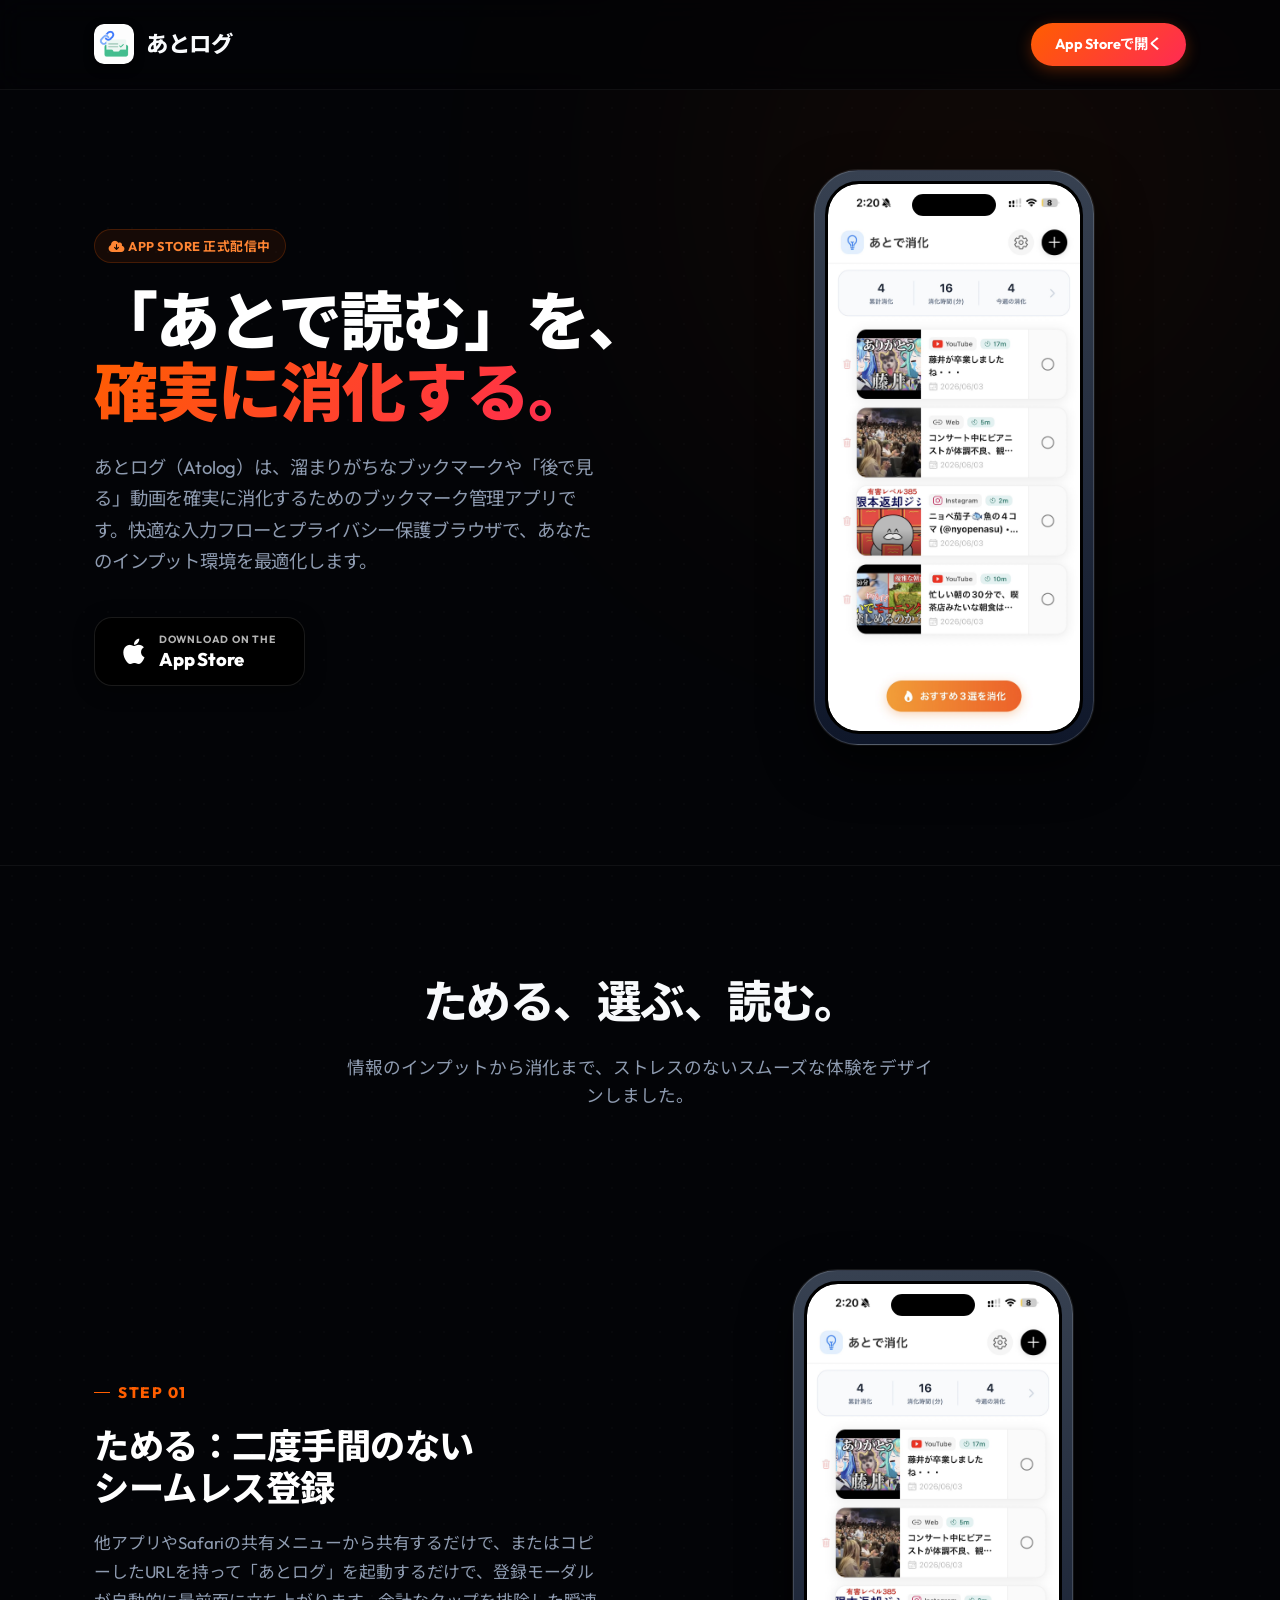
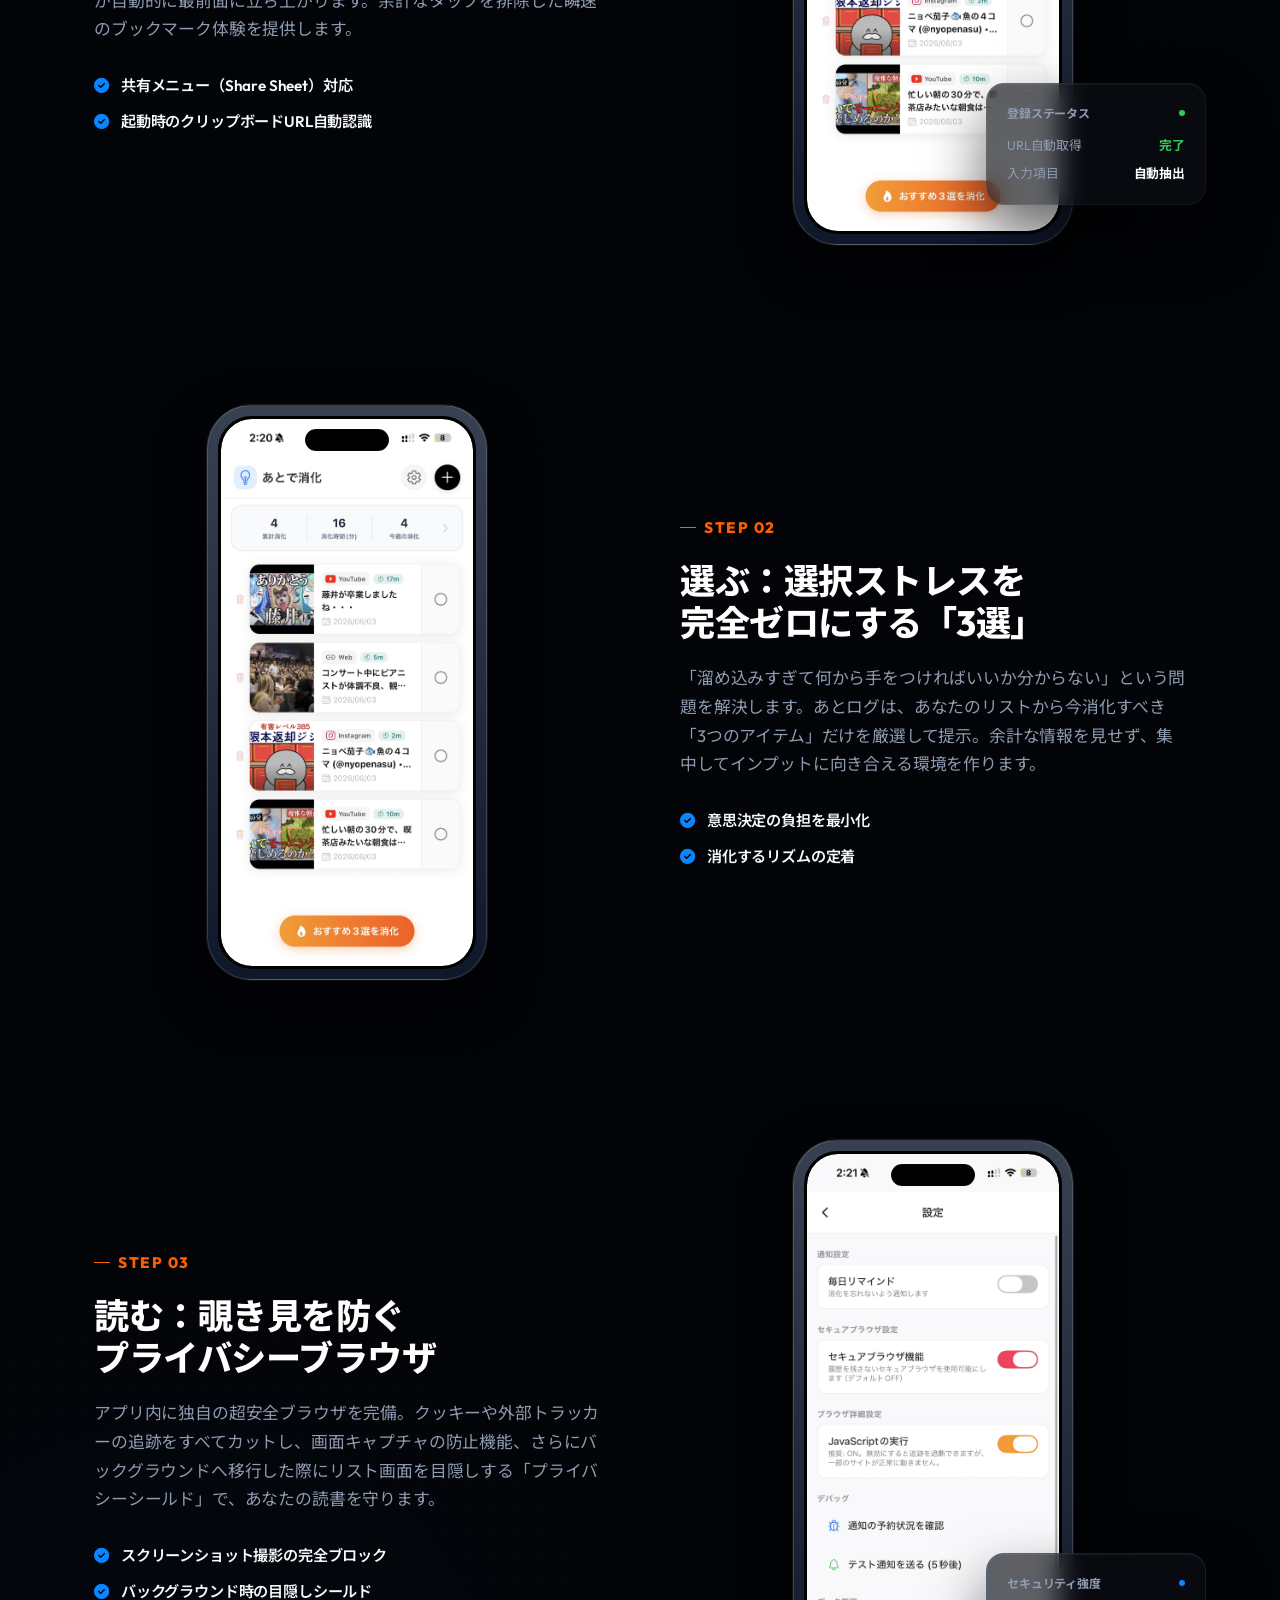
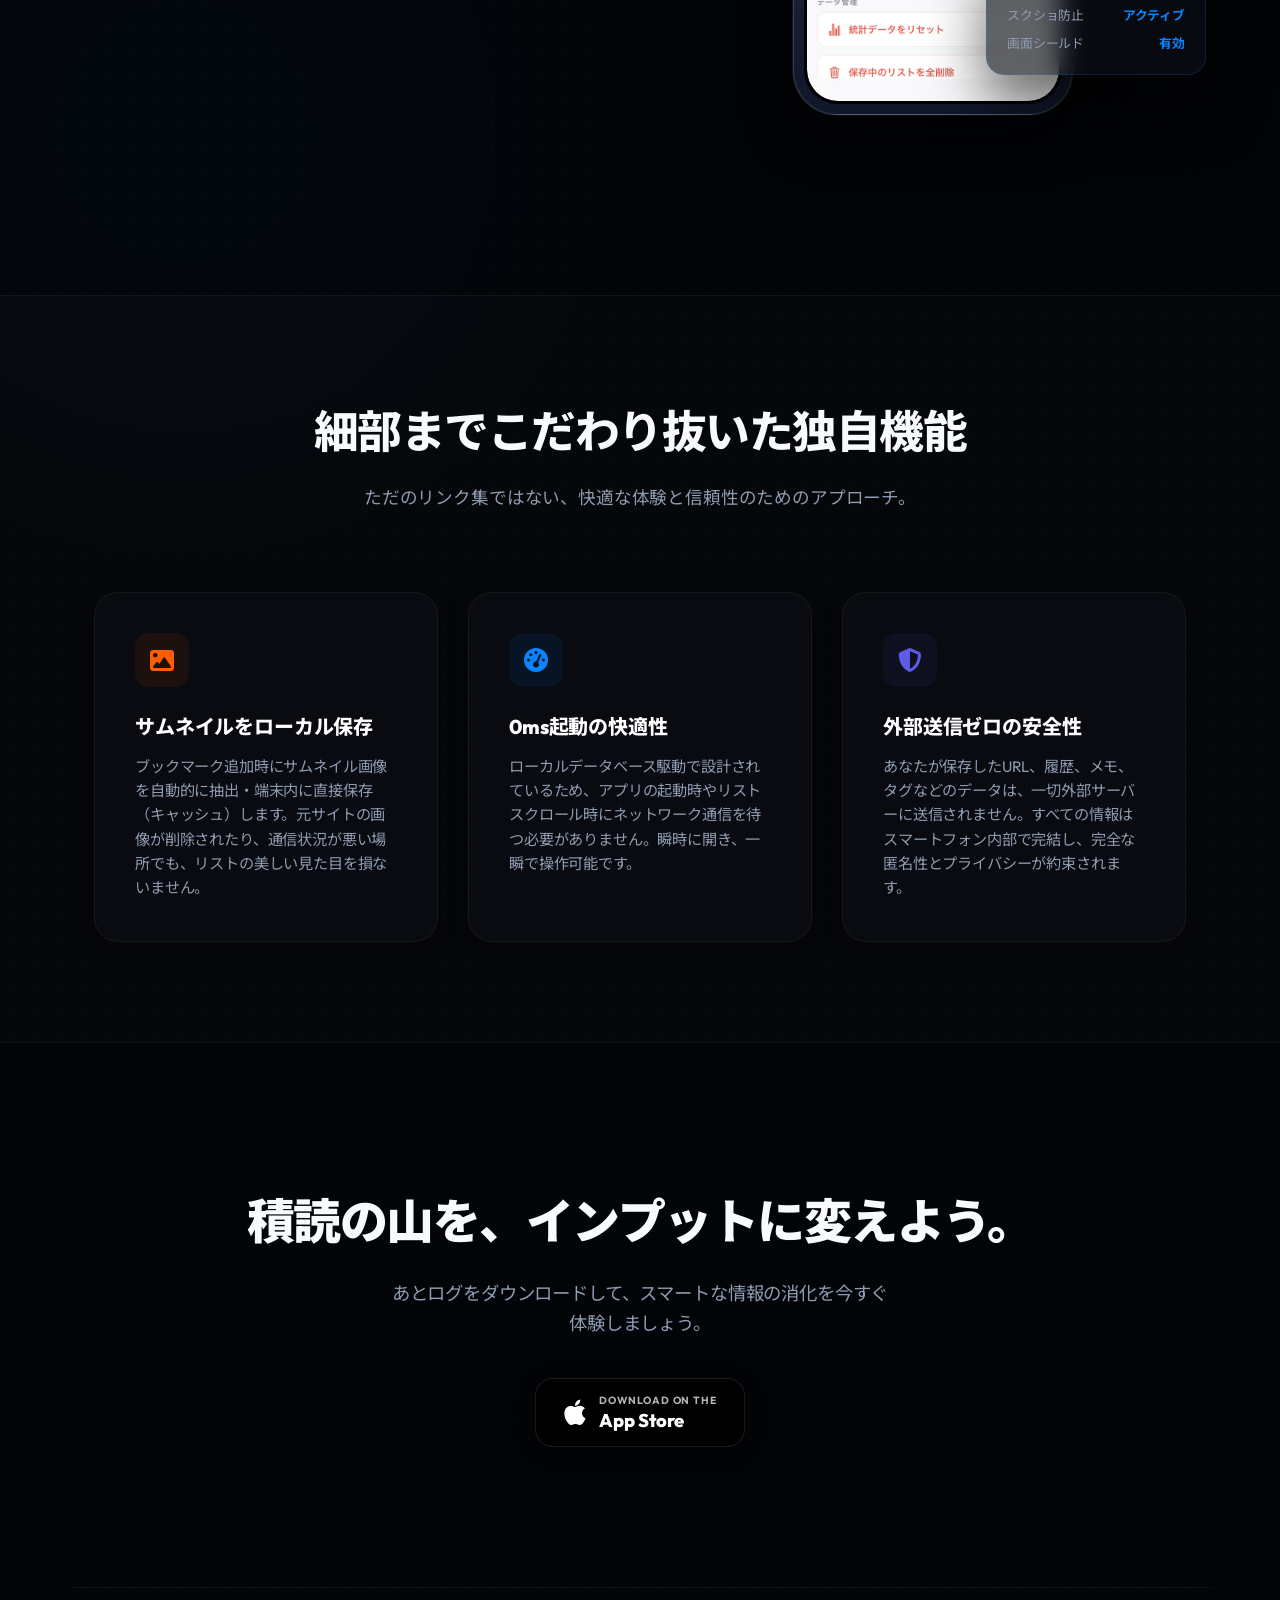
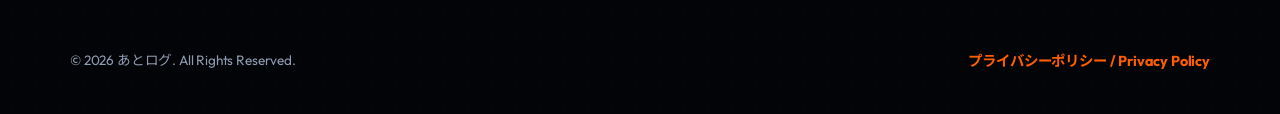
==== commit 0c9c771c: "Fix PC header element overlap and prevent horizontal layout scroll on mobile devices" ====
--- a/index.html
+++ b/index.html
@@ -29,6 +29,7 @@
 </head>
 
 <body>
+    <div class="page-wrapper">
 
     <!-- Ambient Grid & Fluid Background Glow -->
     <div class="dot-pattern"></div>
@@ -251,7 +252,7 @@
             </div>
         </div>
     </footer>
-
+    </div>
 </body>
 
 </html>
--- a/style.css
+++ b/style.css
@@ -44,6 +44,8 @@
 html {
     scroll-behavior: smooth;
     font-size: 16px;
+    overflow-x: hidden;
+    width: 100%;
 }
 
 body {
@@ -52,7 +54,15 @@
     background-color: var(--bg-abyss);
     line-height: 1.6;
     overflow-x: hidden;
+    width: 100%;
+    position: relative;
     letter-spacing: -0.01em;
+}
+
+.page-wrapper {
+    overflow: hidden;
+    width: 100%;
+    position: relative;
 }
 
 .container {
@@ -108,13 +118,19 @@
     height: 90px;
     display: flex;
     align-items: center;
-    justify-content: space-between;
     border-bottom: 1px solid var(--border-glass);
     background: rgba(3, 4, 7, 0.7);
     backdrop-filter: blur(15px);
     position: sticky;
     top: 0;
     z-index: 100;
+}
+
+.navbar-container {
+    display: flex;
+    justify-content: space-between;
+    align-items: center;
+    width: 100%;
 }
 
 .nav-brand {
@@ -601,21 +617,43 @@
 
 @media (max-width: 768px) {
     .header-nav {
-        height: 76px;
+        height: 70px;
+    }
+    
+    .navbar-container {
+        padding: 0 12px;
+        display: flex;
+        justify-content: space-between;
+        align-items: center;
+        width: 100%;
+        gap: 8px;
+    }
+    
+    .nav-brand {
+        gap: 6px;
+        flex-shrink: 1;
+        min-width: 0;
     }
     
     .brand-name {
-        font-size: 1.2rem;
+        font-size: 1.05rem;
+        letter-spacing: -0.5px;
+        white-space: nowrap;
+        overflow: hidden;
+        text-overflow: ellipsis;
     }
     
     .brand-icon {
-        width: 32px;
-        height: 32px;
+        width: 28px;
+        height: 28px;
+        flex-shrink: 0;
     }
     
     .btn-download-nav {
-        padding: 8px 16px;
-        font-size: 0.8rem;
+        padding: 6px 14px;
+        font-size: 0.75rem;
+        white-space: nowrap;
+        flex-shrink: 0;
     }
     
     .hero-sec {
@@ -664,6 +702,13 @@
         display: none !important; /* Hide floating cards on mobile */
     }
 
+    .iphone-mockup {
+        width: 100%;
+        max-width: 260px;
+        height: auto;
+        aspect-ratio: 280 / 575;
+    }
+
     .custom-grid {
         grid-template-columns: 1fr;
         gap: 20px;
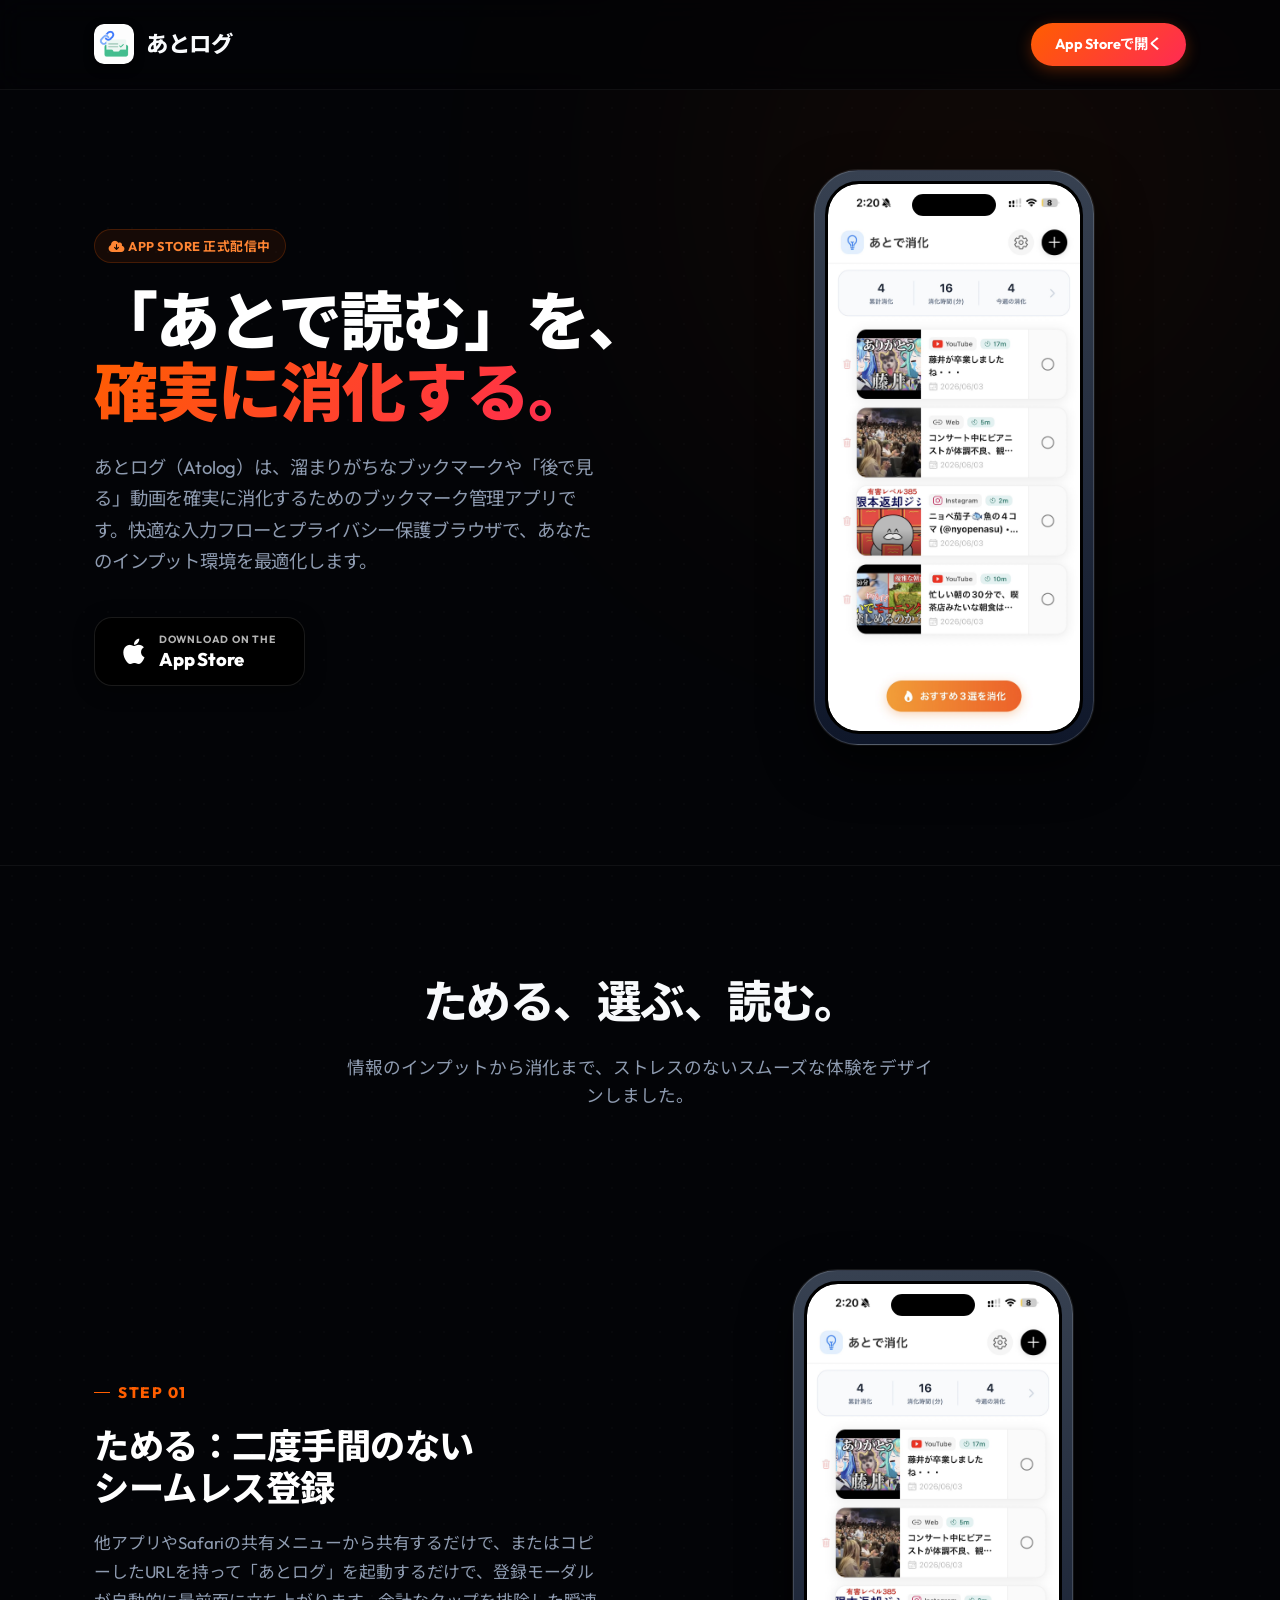
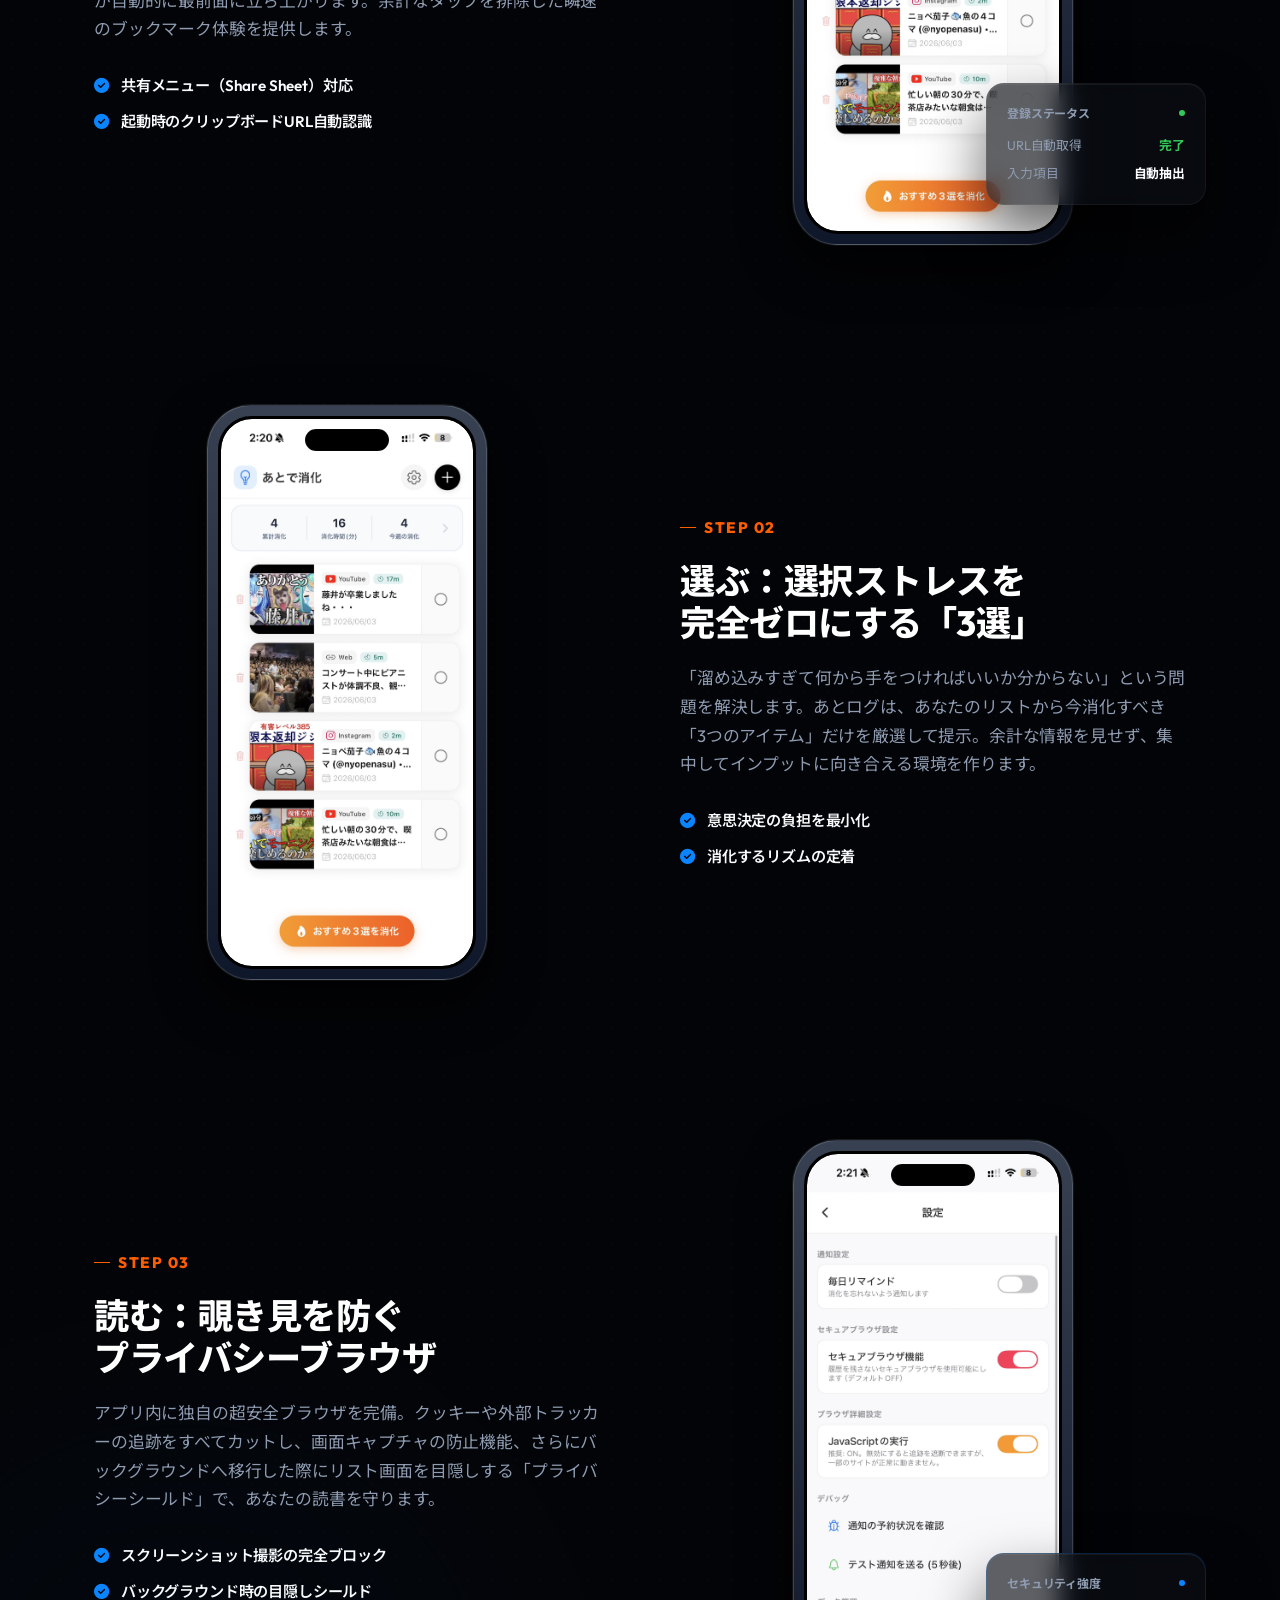
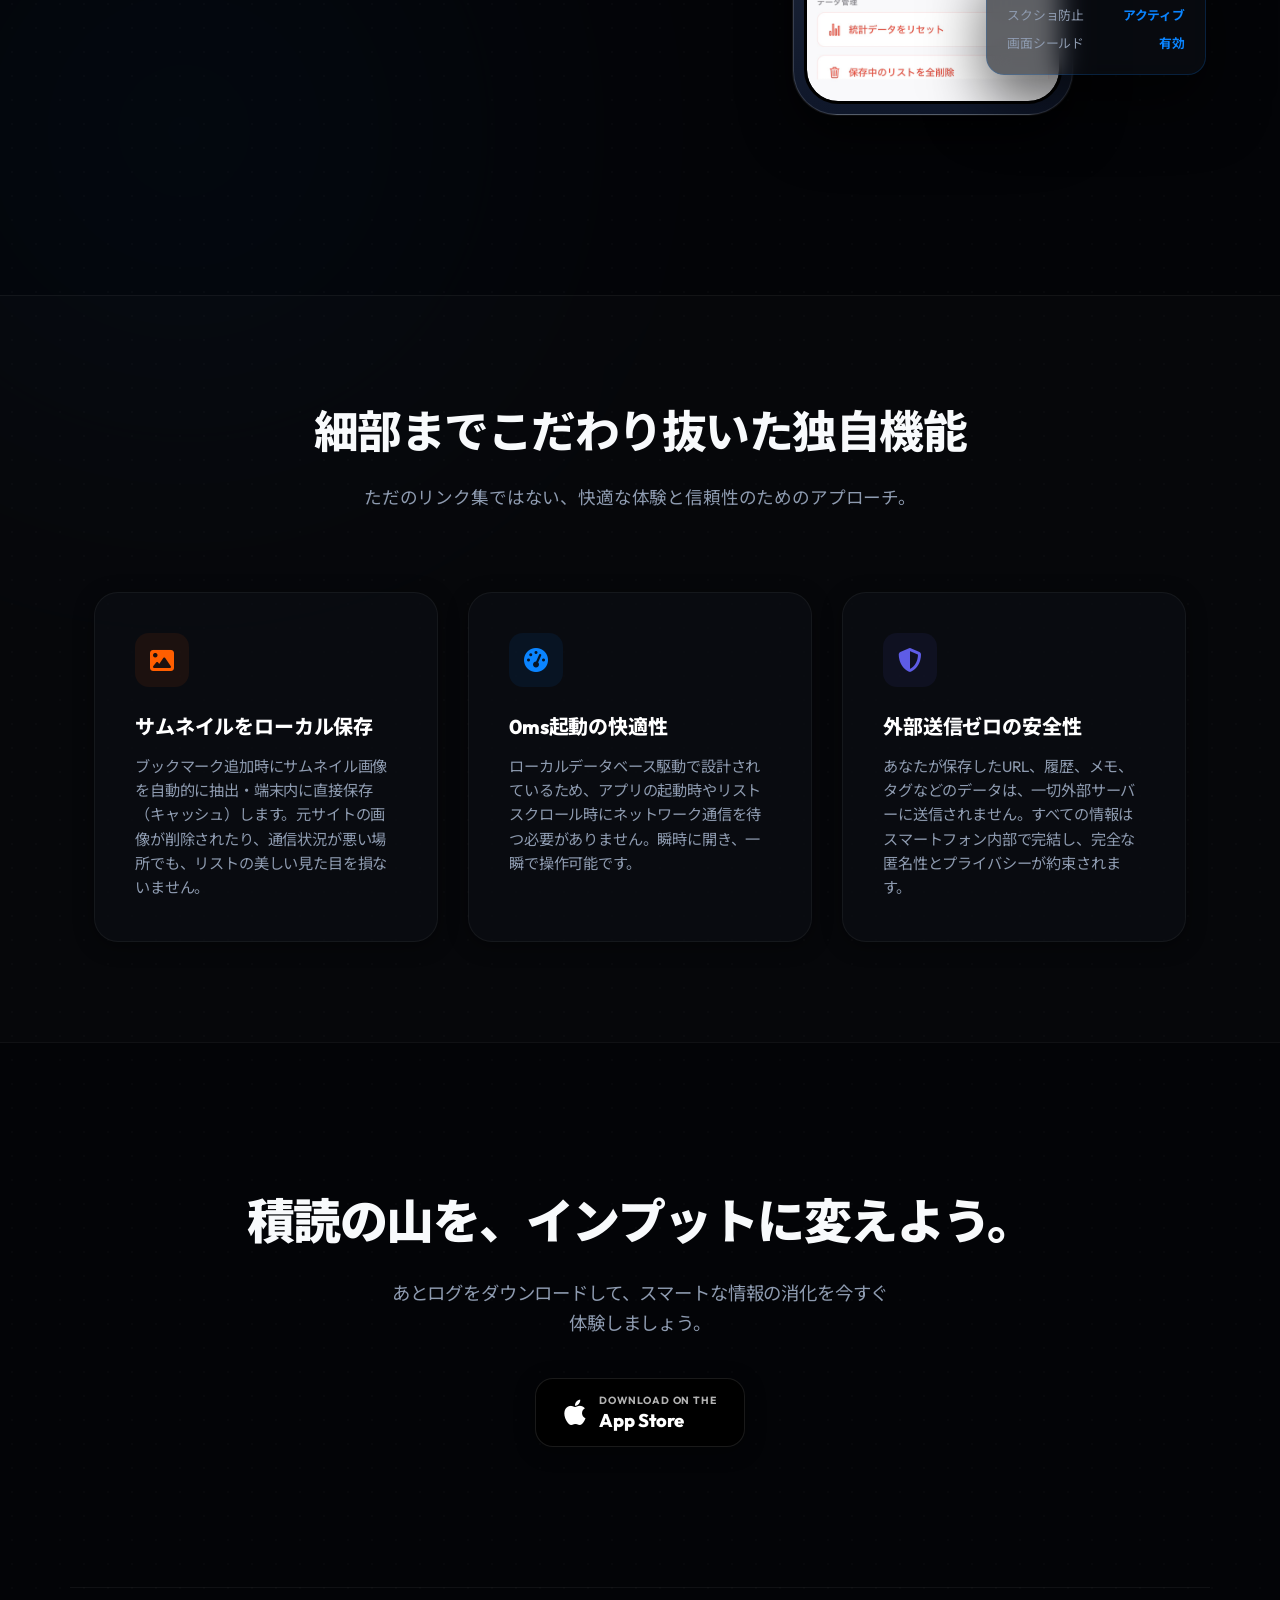
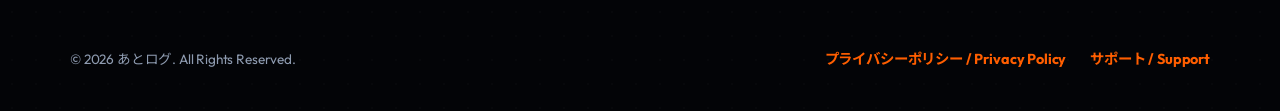
==== commit 207d1e79: "Add Google Forms support link to the footer" ====
--- a/index.html
+++ b/index.html
@@ -247,8 +247,9 @@
             <div class="footer-info">
                 <p>&copy; 2026 あとログ. All Rights Reserved.</p>
             </div>
-            <div class="footer-links">
+            <div class="footer-links" style="display: flex; gap: 24px; flex-wrap: wrap; justify-content: center;">
                 <a href="privacy.html" class="footer-privacy-link">プライバシーポリシー / Privacy Policy</a>
+                <a href="https://docs.google.com/forms/d/e/1FAIpQLSc5w3t4XtqG7V3mVwvk8U7mFK-iJGW5YQdQvmb0PuOJAYy1Kw/viewform" class="footer-privacy-link" target="_blank" rel="noopener noreferrer">サポート / Support</a>
             </div>
         </div>
     </footer>
